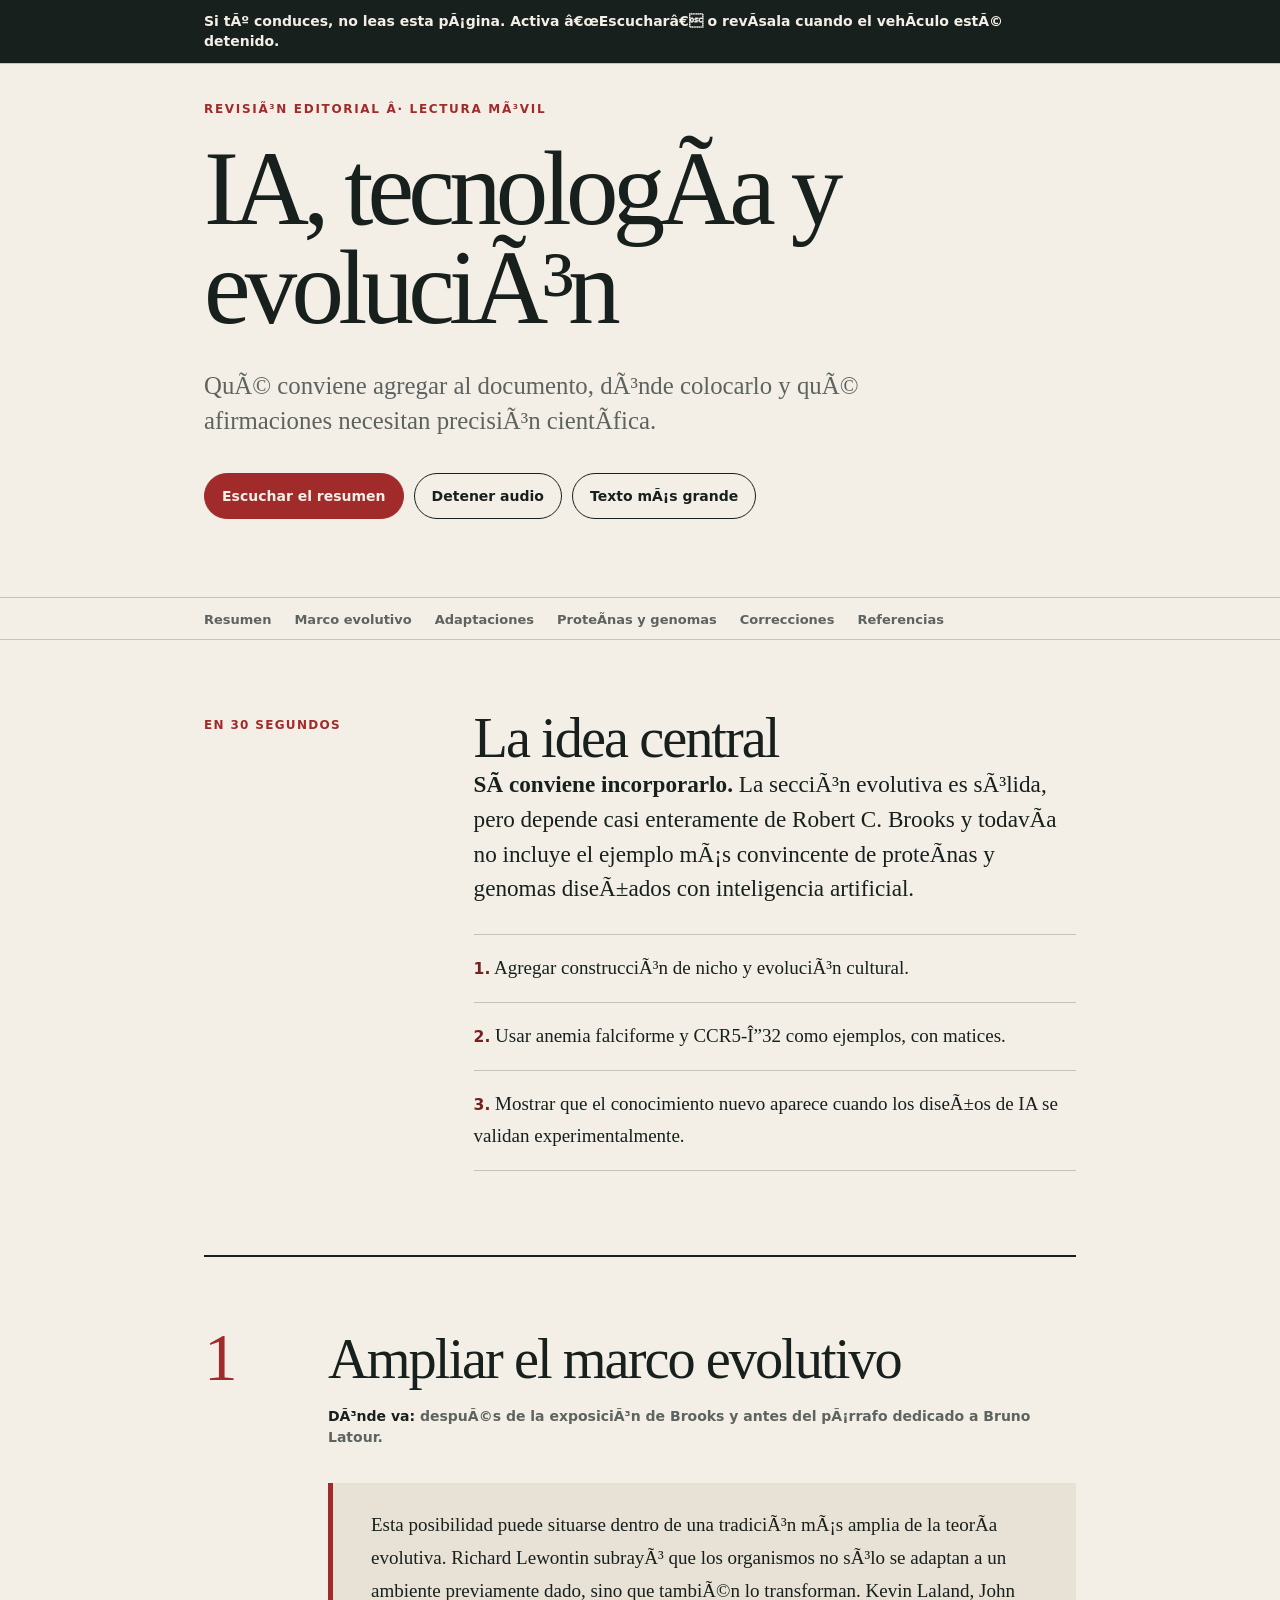
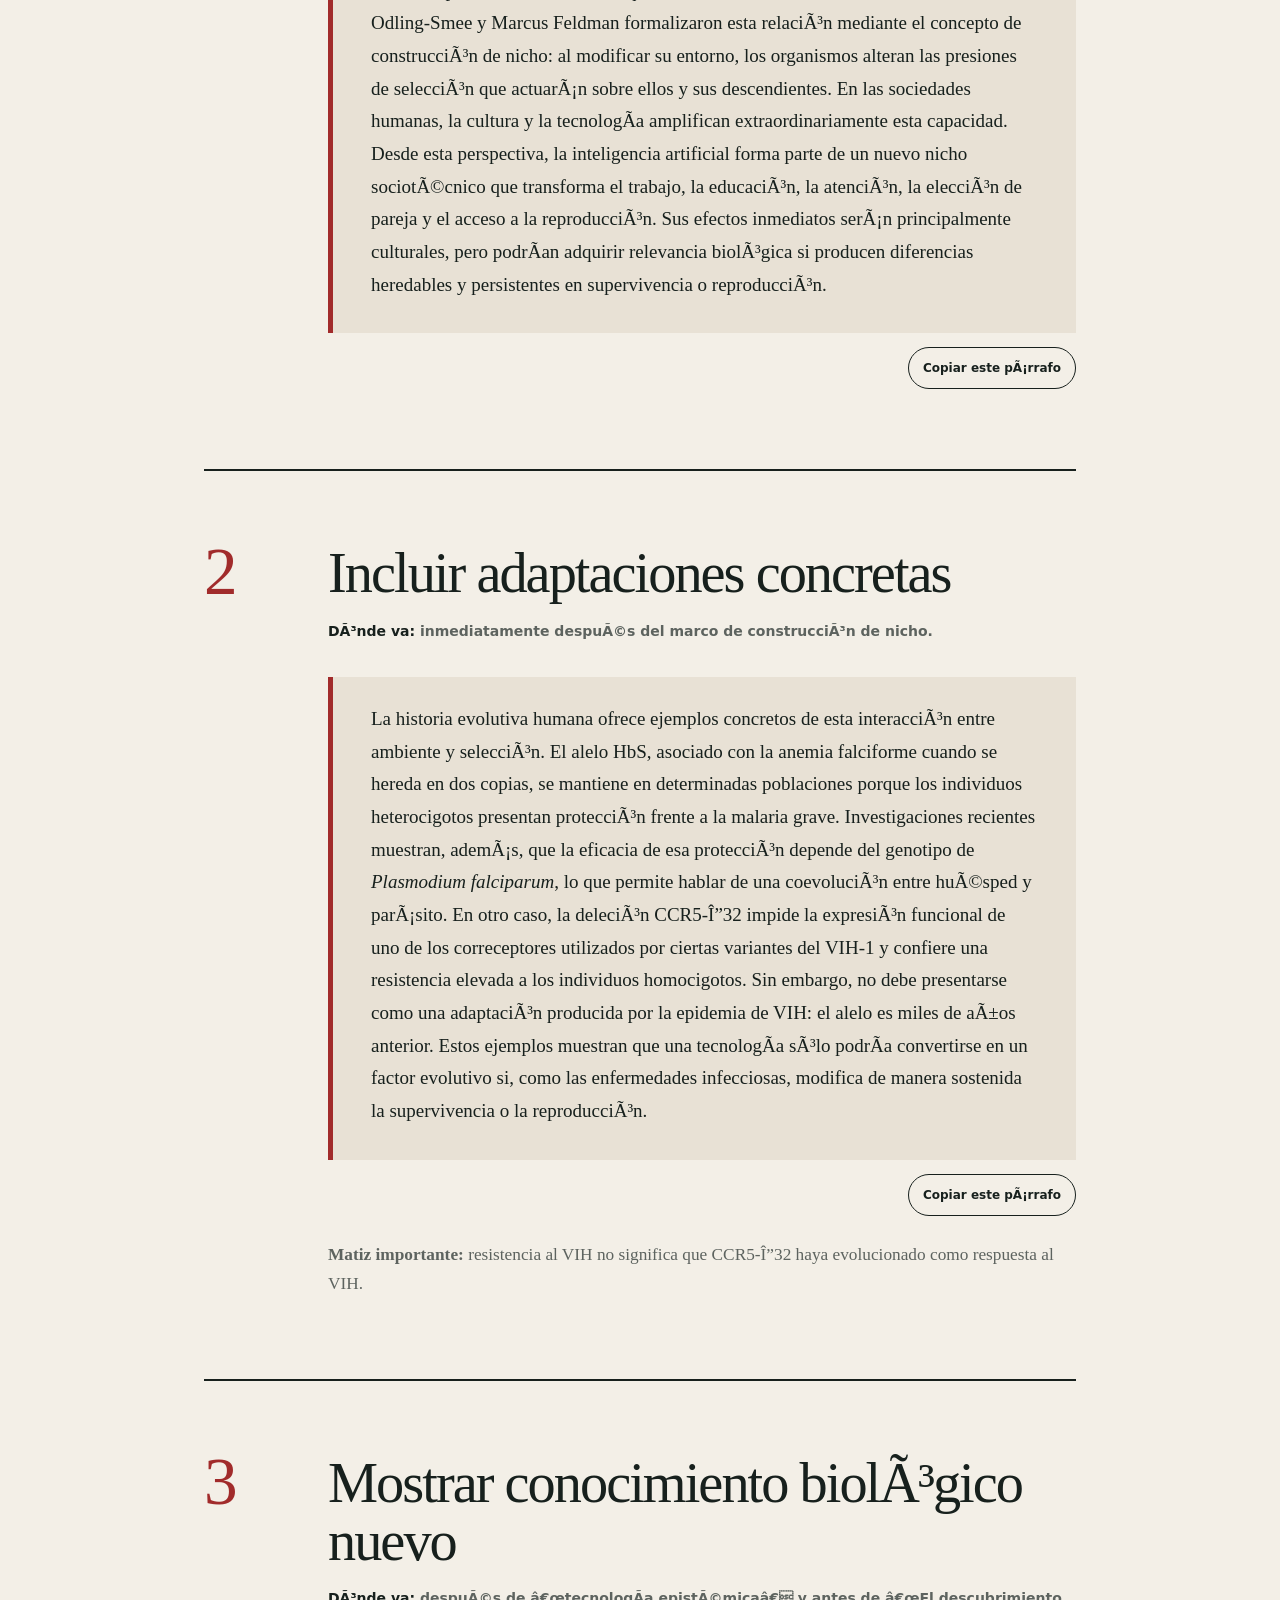
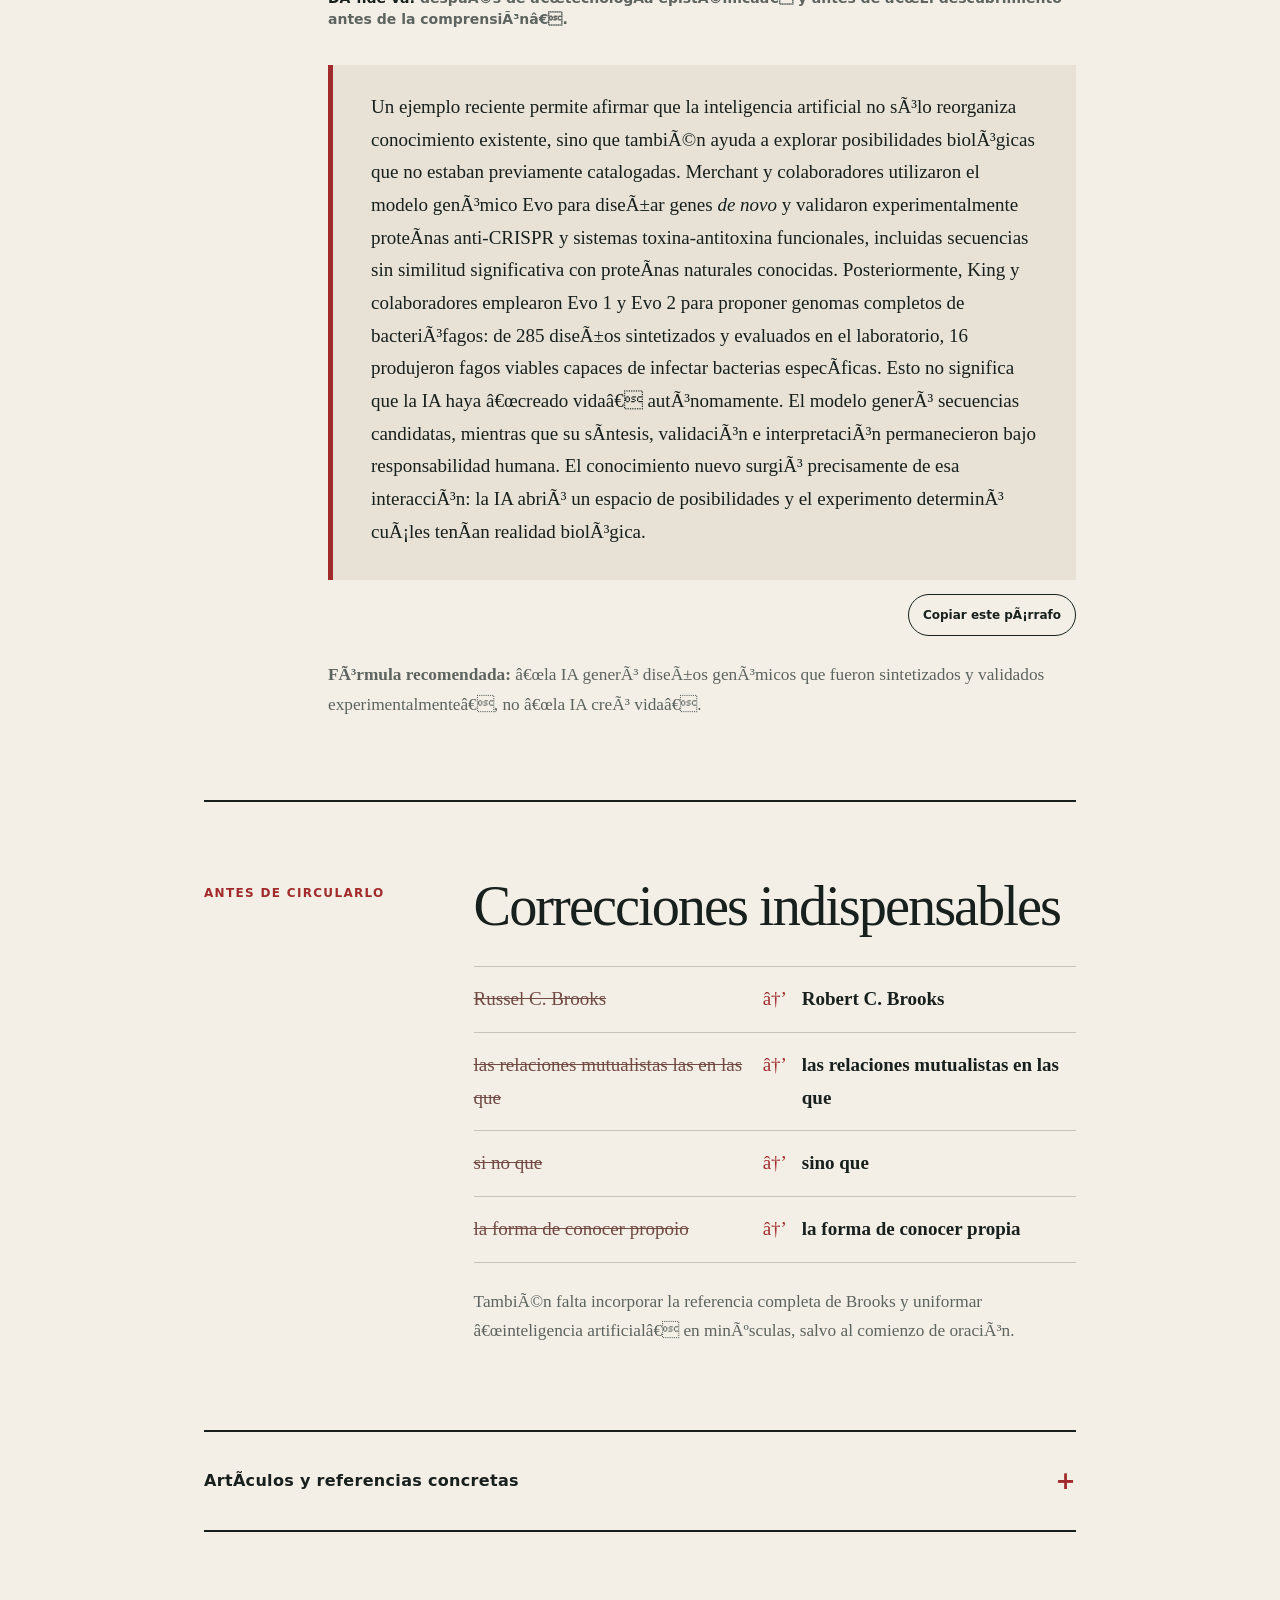
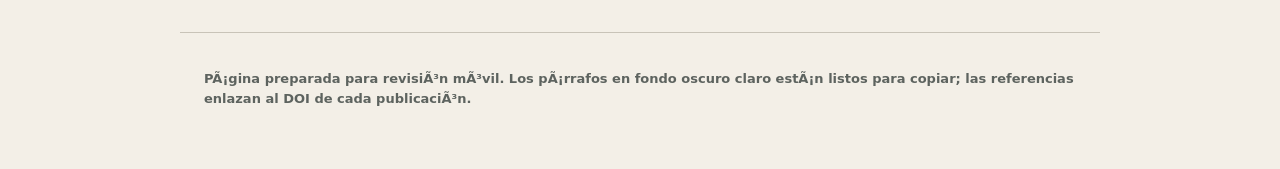
==== docs/ia-evolucion/index.html @ 6c6f7674 "Publish IA y evolución review page" ====
<!doctype html>
<html lang="es">
<head>
  <meta charset="utf-8">
  <meta name="viewport" content="width=device-width, initial-scale=1">
  <meta name="theme-color" content="#f3efe7">
  <title>RevisiÃ³n breve â€” IA, tecnologÃ­a y evoluciÃ³n</title>
  <style>
    :root {
      --paper: #f3efe7;
      --ink: #17201d;
      --muted: #5d635f;
      --line: #c8c3b8;
      --accent: #a12b2b;
      --accent-dark: #762020;
      --soft: #e8e1d5;
      --max: 920px;
      --body-size: 19px;
    }

    * { box-sizing: border-box; }

    html {
      scroll-behavior: smooth;
      background: var(--paper);
    }

    body {
      margin: 0;
      color: var(--ink);
      background: var(--paper);
      font-family: Georgia, "Times New Roman", serif;
      font-size: var(--body-size);
      line-height: 1.72;
      text-rendering: optimizeLegibility;
    }

    body.large-text { --body-size: 22px; }

    a {
      color: var(--accent-dark);
      text-decoration-thickness: 1px;
      text-underline-offset: 0.18em;
    }

    button, summary {
      font: 700 14px/1 system-ui, -apple-system, "Segoe UI", sans-serif;
    }

    button {
      min-height: 46px;
      border: 1px solid var(--ink);
      border-radius: 999px;
      padding: 0 17px;
      color: var(--ink);
      background: transparent;
      cursor: pointer;
    }

    button:hover, button:focus-visible {
      color: var(--paper);
      background: var(--ink);
      outline: none;
    }

    button.primary {
      color: var(--paper);
      background: var(--accent);
      border-color: var(--accent);
    }

    button.primary:hover, button.primary:focus-visible {
      background: var(--accent-dark);
      border-color: var(--accent-dark);
    }

    .road-note {
      border-bottom: 1px solid var(--line);
      background: var(--ink);
      color: var(--paper);
    }

    .road-note p {
      max-width: var(--max);
      margin: 0 auto;
      padding: 11px 24px;
      font: 650 14px/1.45 system-ui, -apple-system, "Segoe UI", sans-serif;
    }

    .masthead {
      max-width: var(--max);
      margin: 0 auto;
      padding: 38px 24px 78px;
    }

    .eyebrow {
      margin: 0 0 24px;
      color: var(--accent);
      font: 800 12px/1.2 system-ui, -apple-system, "Segoe UI", sans-serif;
      letter-spacing: .14em;
      text-transform: uppercase;
    }

    h1 {
      max-width: 770px;
      margin: 0;
      font-size: clamp(3rem, 8.2vw, 6.8rem);
      font-weight: 500;
      line-height: .94;
      letter-spacing: -.055em;
    }

    .dek {
      max-width: 700px;
      margin: 31px 0 0;
      color: var(--muted);
      font-size: clamp(1.2rem, 2.6vw, 1.55rem);
      line-height: 1.42;
    }

    .controls {
      display: flex;
      flex-wrap: wrap;
      gap: 10px;
      margin-top: 34px;
    }

    .reading-path {
      position: sticky;
      z-index: 5;
      top: 0;
      border-block: 1px solid var(--line);
      background: rgba(243, 239, 231, .96);
    }

    .reading-path nav {
      display: flex;
      gap: 23px;
      max-width: var(--max);
      margin: 0 auto;
      padding: 0 24px;
      overflow-x: auto;
      scrollbar-width: none;
    }

    .reading-path a {
      flex: 0 0 auto;
      padding: 15px 0 13px;
      color: var(--muted);
      font: 750 13px/1 system-ui, -apple-system, "Segoe UI", sans-serif;
      text-decoration: none;
    }

    .reading-path a:hover, .reading-path a:focus-visible { color: var(--accent); }

    main {
      max-width: var(--max);
      margin: 0 auto;
      padding: 0 24px 100px;
    }

    .quick-read {
      display: grid;
      grid-template-columns: minmax(150px, .32fr) 1fr;
      gap: clamp(28px, 6vw, 80px);
      padding: 70px 0 84px;
    }

    .section-label {
      margin: 7px 0 0;
      color: var(--accent);
      font: 800 12px/1.35 system-ui, -apple-system, "Segoe UI", sans-serif;
      letter-spacing: .11em;
      text-transform: uppercase;
    }

    .quick-read h2, .insert h2, .edits h2 {
      margin: 0;
      font-size: clamp(2rem, 4.4vw, 3.6rem);
      font-weight: 500;
      line-height: 1.02;
      letter-spacing: -.035em;
    }

    .verdict {
      margin: 0 0 28px;
      font-size: 1.22em;
      line-height: 1.5;
    }

    .quick-points {
      margin: 0;
      padding: 0;
      list-style: none;
      border-top: 1px solid var(--line);
    }

    .quick-points li {
      padding: 17px 0;
      border-bottom: 1px solid var(--line);
    }

    .quick-points strong {
      color: var(--accent-dark);
      font-family: system-ui, -apple-system, "Segoe UI", sans-serif;
      font-size: .82em;
    }

    .insert {
      position: relative;
      display: grid;
      grid-template-columns: 78px 1fr;
      column-gap: clamp(18px, 4vw, 46px);
      padding: 74px 0 80px;
      border-top: 2px solid var(--ink);
    }

    .insert-number {
      margin-top: -7px;
      color: var(--accent);
      font-size: 4.2rem;
      line-height: 1;
      letter-spacing: -.06em;
    }

    .placement {
      margin: 18px 0 35px;
      color: var(--muted);
      font: 700 14px/1.5 system-ui, -apple-system, "Segoe UI", sans-serif;
    }

    .placement span {
      color: var(--ink);
      font-weight: 800;
    }

    .proposed-text {
      position: relative;
      margin: 0;
      padding: 26px clamp(22px, 4vw, 38px) 32px;
      border-left: 5px solid var(--accent);
      background: var(--soft);
    }

    .proposed-text p { margin: 0; }

    .copy-row {
      display: flex;
      justify-content: flex-end;
      margin-top: 14px;
    }

    .copy-row button {
      min-height: 42px;
      padding-inline: 14px;
      font-size: 12px;
    }

    .note {
      margin: 24px 0 0;
      color: var(--muted);
      font-size: .91em;
    }

    .edits {
      display: grid;
      grid-template-columns: minmax(150px, .32fr) 1fr;
      gap: clamp(28px, 6vw, 80px);
      padding: 76px 0 84px;
      border-top: 2px solid var(--ink);
    }

    .edit-list {
      margin: 31px 0 0;
      padding: 0;
      list-style: none;
      border-top: 1px solid var(--line);
    }

    .edit-list li {
      display: grid;
      grid-template-columns: 1fr 30px 1fr;
      gap: 12px;
      align-items: baseline;
      padding: 16px 0;
      border-bottom: 1px solid var(--line);
    }

    .wrong { color: #704a43; text-decoration: line-through; }
    .arrow { color: var(--accent); text-align: center; }
    .right { font-weight: 700; }

    details {
      padding: 24px 0;
      border-block: 2px solid var(--ink);
    }

    summary {
      display: flex;
      justify-content: space-between;
      align-items: center;
      min-height: 50px;
      cursor: pointer;
      color: var(--ink);
      font-size: 16px;
      letter-spacing: .02em;
      list-style: none;
    }

    summary::-webkit-details-marker { display: none; }
    summary::after { content: "+"; color: var(--accent); font-size: 24px; }
    details[open] summary::after { content: "âˆ’"; }

    .references {
      margin: 24px 0 8px;
      padding-left: 1.25em;
      font-size: .87em;
    }

    .references li { margin-bottom: 16px; padding-left: 7px; }

    footer {
      max-width: var(--max);
      margin: 0 auto;
      padding: 36px 24px 60px;
      border-top: 1px solid var(--line);
      color: var(--muted);
      font: 650 13px/1.55 system-ui, -apple-system, "Segoe UI", sans-serif;
    }

    #toast {
      position: fixed;
      z-index: 20;
      right: 18px;
      bottom: 18px;
      max-width: calc(100vw - 36px);
      padding: 13px 17px;
      border-radius: 4px;
      color: var(--paper);
      background: var(--ink);
      font: 700 13px/1.4 system-ui, -apple-system, "Segoe UI", sans-serif;
      opacity: 0;
      transform: translateY(12px);
      pointer-events: none;
      transition: opacity .2s ease, transform .2s ease;
    }

    #toast.show { opacity: 1; transform: translateY(0); }

    @media (max-width: 680px) {
      .masthead { padding-top: 29px; padding-bottom: 54px; }
      h1 { font-size: clamp(3.2rem, 17vw, 5rem); }
      .dek { margin-top: 24px; }
      .controls { display: grid; grid-template-columns: 1fr 1fr; }
      .controls button:first-child { grid-column: 1 / -1; }
      .quick-read, .edits { display: block; padding-block: 52px 62px; }
      .quick-read .section-label, .edits .section-label { margin-bottom: 24px; }
      .insert { grid-template-columns: 48px 1fr; padding-block: 56px 60px; }
      .insert-number { font-size: 3.1rem; }
      .insert h2 { font-size: clamp(1.85rem, 9vw, 2.5rem); }
      .proposed-text { margin-left: -66px; margin-top: 4px; }
      .copy-row { margin-left: -66px; }
      .note { margin-left: -66px; }
      .edit-list li { grid-template-columns: 1fr; gap: 2px; }
      .arrow { text-align: left; transform: rotate(90deg); width: 18px; }
      .reading-path nav { gap: 19px; }
    }

    @media print {
      .road-note, .controls, .reading-path, .copy-row, #toast { display: none !important; }
      body { background: white; color: black; font-size: 12pt; }
      .masthead, main, footer { max-width: none; }
      .masthead { padding-bottom: 35px; }
      .insert, .edits, .quick-read { break-inside: avoid; }
      a { color: black; text-decoration: none; }
    }

    @media (prefers-reduced-motion: reduce) {
      html { scroll-behavior: auto; }
      #toast { transition: none; }
    }
  </style>
</head>
<body>
  <div class="road-note">
    <p>Si tÃº conduces, no leas esta pÃ¡gina. Activa â€œEscucharâ€ o revÃ­sala cuando el vehÃ­culo estÃ© detenido.</p>
  </div>

  <header class="masthead">
    <p class="eyebrow">RevisiÃ³n editorial Â· lectura mÃ³vil</p>
    <h1>IA, tecnologÃ­a y evoluciÃ³n</h1>
    <p class="dek speakable">QuÃ© conviene agregar al documento, dÃ³nde colocarlo y quÃ© afirmaciones necesitan precisiÃ³n cientÃ­fica.</p>
    <div class="controls" aria-label="Controles de lectura">
      <button class="primary" id="listenBtn" type="button">Escuchar el resumen</button>
      <button id="stopBtn" type="button">Detener audio</button>
      <button id="textBtn" type="button" aria-pressed="false">Texto mÃ¡s grande</button>
    </div>
  </header>

  <div class="reading-path">
    <nav aria-label="Ruta de lectura">
      <a href="#resumen">Resumen</a>
      <a href="#marco">Marco evolutivo</a>
      <a href="#adaptaciones">Adaptaciones</a>
      <a href="#proteinas">ProteÃ­nas y genomas</a>
      <a href="#correcciones">Correcciones</a>
      <a href="#referencias">Referencias</a>
    </nav>
  </div>

  <main>
    <section class="quick-read" id="resumen">
      <p class="section-label">En 30 segundos</p>
      <div>
        <h2>La idea central</h2>
        <p class="verdict speakable"><strong>SÃ­ conviene incorporarlo.</strong> La secciÃ³n evolutiva es sÃ³lida, pero depende casi enteramente de Robert C. Brooks y todavÃ­a no incluye el ejemplo mÃ¡s convincente de proteÃ­nas y genomas diseÃ±ados con inteligencia artificial.</p>
        <ul class="quick-points speakable">
          <li><strong>1.</strong> Agregar construcciÃ³n de nicho y evoluciÃ³n cultural.</li>
          <li><strong>2.</strong> Usar anemia falciforme y CCR5-Î”32 como ejemplos, con matices.</li>
          <li><strong>3.</strong> Mostrar que el conocimiento nuevo aparece cuando los diseÃ±os de IA se validan experimentalmente.</li>
        </ul>
      </div>
    </section>

    <section class="insert" id="marco">
      <div class="insert-number" aria-hidden="true">1</div>
      <div>
        <h2>Ampliar el marco evolutivo</h2>
        <p class="placement"><span>DÃ³nde va:</span> despuÃ©s de la exposiciÃ³n de Brooks y antes del pÃ¡rrafo dedicado a Bruno Latour.</p>
        <blockquote class="proposed-text speakable" id="text-marco">
          <p>Esta posibilidad puede situarse dentro de una tradiciÃ³n mÃ¡s amplia de la teorÃ­a evolutiva. Richard Lewontin subrayÃ³ que los organismos no sÃ³lo se adaptan a un ambiente previamente dado, sino que tambiÃ©n lo transforman. Kevin Laland, John Odling-Smee y Marcus Feldman formalizaron esta relaciÃ³n mediante el concepto de construcciÃ³n de nicho: al modificar su entorno, los organismos alteran las presiones de selecciÃ³n que actuarÃ¡n sobre ellos y sus descendientes. En las sociedades humanas, la cultura y la tecnologÃ­a amplifican extraordinariamente esta capacidad. Desde esta perspectiva, la inteligencia artificial forma parte de un nuevo nicho sociotÃ©cnico que transforma el trabajo, la educaciÃ³n, la atenciÃ³n, la elecciÃ³n de pareja y el acceso a la reproducciÃ³n. Sus efectos inmediatos serÃ¡n principalmente culturales, pero podrÃ­an adquirir relevancia biolÃ³gica si producen diferencias heredables y persistentes en supervivencia o reproducciÃ³n.</p>
        </blockquote>
        <div class="copy-row"><button type="button" data-copy="text-marco">Copiar este pÃ¡rrafo</button></div>
      </div>
    </section>

    <section class="insert" id="adaptaciones">
      <div class="insert-number" aria-hidden="true">2</div>
      <div>
        <h2>Incluir adaptaciones concretas</h2>
        <p class="placement"><span>DÃ³nde va:</span> inmediatamente despuÃ©s del marco de construcciÃ³n de nicho.</p>
        <blockquote class="proposed-text speakable" id="text-adaptaciones">
          <p>La historia evolutiva humana ofrece ejemplos concretos de esta interacciÃ³n entre ambiente y selecciÃ³n. El alelo HbS, asociado con la anemia falciforme cuando se hereda en dos copias, se mantiene en determinadas poblaciones porque los individuos heterocigotos presentan protecciÃ³n frente a la malaria grave. Investigaciones recientes muestran, ademÃ¡s, que la eficacia de esa protecciÃ³n depende del genotipo de <em>Plasmodium falciparum</em>, lo que permite hablar de una coevoluciÃ³n entre huÃ©sped y parÃ¡sito. En otro caso, la deleciÃ³n CCR5-Î”32 impide la expresiÃ³n funcional de uno de los correceptores utilizados por ciertas variantes del VIH-1 y confiere una resistencia elevada a los individuos homocigotos. Sin embargo, no debe presentarse como una adaptaciÃ³n producida por la epidemia de VIH: el alelo es miles de aÃ±os anterior. Estos ejemplos muestran que una tecnologÃ­a sÃ³lo podrÃ­a convertirse en un factor evolutivo si, como las enfermedades infecciosas, modifica de manera sostenida la supervivencia o la reproducciÃ³n.</p>
        </blockquote>
        <div class="copy-row"><button type="button" data-copy="text-adaptaciones">Copiar este pÃ¡rrafo</button></div>
        <p class="note"><strong>Matiz importante:</strong> resistencia al VIH no significa que CCR5-Î”32 haya evolucionado como respuesta al VIH.</p>
      </div>
    </section>

    <section class="insert" id="proteinas">
      <div class="insert-number" aria-hidden="true">3</div>
      <div>
        <h2>Mostrar conocimiento biolÃ³gico nuevo</h2>
        <p class="placement"><span>DÃ³nde va:</span> despuÃ©s de â€œtecnologÃ­a epistÃ©micaâ€ y antes de â€œEl descubrimiento antes de la comprensiÃ³nâ€.</p>
        <blockquote class="proposed-text speakable" id="text-proteinas">
          <p>Un ejemplo reciente permite afirmar que la inteligencia artificial no sÃ³lo reorganiza conocimiento existente, sino que tambiÃ©n ayuda a explorar posibilidades biolÃ³gicas que no estaban previamente catalogadas. Merchant y colaboradores utilizaron el modelo genÃ³mico Evo para diseÃ±ar genes <em>de novo</em> y validaron experimentalmente proteÃ­nas anti-CRISPR y sistemas toxina-antitoxina funcionales, incluidas secuencias sin similitud significativa con proteÃ­nas naturales conocidas. Posteriormente, King y colaboradores emplearon Evo 1 y Evo 2 para proponer genomas completos de bacteriÃ³fagos: de 285 diseÃ±os sintetizados y evaluados en el laboratorio, 16 produjeron fagos viables capaces de infectar bacterias especÃ­ficas. Esto no significa que la IA haya â€œcreado vidaâ€ autÃ³nomamente. El modelo generÃ³ secuencias candidatas, mientras que su sÃ­ntesis, validaciÃ³n e interpretaciÃ³n permanecieron bajo responsabilidad humana. El conocimiento nuevo surgiÃ³ precisamente de esa interacciÃ³n: la IA abriÃ³ un espacio de posibilidades y el experimento determinÃ³ cuÃ¡les tenÃ­an realidad biolÃ³gica.</p>
        </blockquote>
        <div class="copy-row"><button type="button" data-copy="text-proteinas">Copiar este pÃ¡rrafo</button></div>
        <p class="note"><strong>FÃ³rmula recomendada:</strong> â€œla IA generÃ³ diseÃ±os genÃ³micos que fueron sintetizados y validados experimentalmenteâ€, no â€œla IA creÃ³ vidaâ€.</p>
      </div>
    </section>

    <section class="edits" id="correcciones">
      <p class="section-label">Antes de circularlo</p>
      <div>
        <h2>Correcciones indispensables</h2>
        <ul class="edit-list speakable">
          <li><span class="wrong">Russel C. Brooks</span><span class="arrow">â†’</span><span class="right">Robert C. Brooks</span></li>
          <li><span class="wrong">las relaciones mutualistas las en las que</span><span class="arrow">â†’</span><span class="right">las relaciones mutualistas en las que</span></li>
          <li><span class="wrong">si no que</span><span class="arrow">â†’</span><span class="right">sino que</span></li>
          <li><span class="wrong">la forma de conocer propoio</span><span class="arrow">â†’</span><span class="right">la forma de conocer propia</span></li>
        </ul>
        <p class="note">TambiÃ©n falta incorporar la referencia completa de Brooks y uniformar â€œinteligencia artificialâ€ en minÃºsculas, salvo al comienzo de oraciÃ³n.</p>
      </div>
    </section>

    <details id="referencias">
      <summary>ArtÃ­culos y referencias concretas</summary>
      <ol class="references">
        <li>Brooks, R. C. (2024). <a href="https://doi.org/10.1086/733290">How might artificial intelligence influence human evolution?</a> <em>The Quarterly Review of Biology, 99</em>(4), 201â€“229.</li>
        <li>Laland, K. N., Odling-Smee, J., &amp; Feldman, M. W. (2000). <a href="https://doi.org/10.1017/S0140525X00002417">Niche construction, biological evolution, and cultural change.</a> <em>Behavioral and Brain Sciences, 23</em>(1), 131â€“175.</li>
        <li>Band, G., et al. (2022). <a href="https://doi.org/10.1038/s41586-021-04288-3">Malaria protection due to sickle haemoglobin depends on parasite genotype.</a> <em>Nature, 602</em>, 106â€“111.</li>
        <li>Samson, M., et al. (1996). <a href="https://doi.org/10.1038/382722a0">Resistance to HIV-1 infection in Caucasian individuals bearing mutant alleles of the CCR-5 chemokine receptor gene.</a> <em>Nature, 382</em>, 722â€“725.</li>
        <li>Ravn, K., et al. (2025). <a href="https://doi.org/10.1016/j.cell.2025.04.015">Tracing the evolutionary history of the CCR5delta32 deletion via ancient and modern genomes.</a> <em>Cell, 188</em>, 3679â€“3695.e16.</li>
        <li>Merchant, A. T., King, S. H., Nguyen, E., &amp; Hie, B. L. (2026). <a href="https://doi.org/10.1038/s41586-025-09749-7">Semantic design of functional de novo genes from a genomic language model.</a> <em>Nature, 649</em>, 749â€“758.</li>
        <li>King, S. H., et al. (2026). <a href="https://doi.org/10.1126/science.aec2657">Generative design of bacteriophages with genome language models.</a> <em>Science, 393</em>, eaec2657.</li>
      </ol>
    </details>
  </main>

  <footer>
    PÃ¡gina preparada para revisiÃ³n mÃ³vil. Los pÃ¡rrafos en fondo oscuro claro estÃ¡n listos para copiar; las referencias enlazan al DOI de cada publicaciÃ³n.
  </footer>

  <div id="toast" role="status" aria-live="polite">Texto copiado</div>

  <script>
    const toast = document.getElementById('toast');
    let toastTimer;

    function showToast(message) {
      toast.textContent = message;
      toast.classList.add('show');
      clearTimeout(toastTimer);
      toastTimer = setTimeout(() => toast.classList.remove('show'), 2200);
    }

    document.querySelectorAll('[data-copy]').forEach(button => {
      button.addEventListener('click', async () => {
        const target = document.getElementById(button.dataset.copy);
        try {
          await navigator.clipboard.writeText(target.innerText.trim());
          showToast('PÃ¡rrafo copiado');
        } catch (error) {
          const selection = window.getSelection();
          const range = document.createRange();
          range.selectNodeContents(target);
          selection.removeAllRanges();
          selection.addRange(range);
          showToast('Texto seleccionado; usa Copiar');
        }
      });
    });

    const textBtn = document.getElementById('textBtn');
    textBtn.addEventListener('click', () => {
      const isLarge = document.body.classList.toggle('large-text');
      textBtn.setAttribute('aria-pressed', String(isLarge));
      textBtn.textContent = isLarge ? 'TamaÃ±o normal' : 'Texto mÃ¡s grande';
    });

    const listenBtn = document.getElementById('listenBtn');
    const stopBtn = document.getElementById('stopBtn');
    let speaking = false;

    function spokenText() {
      return Array.from(document.querySelectorAll('.speakable'))
        .map(node => node.innerText.trim())
        .filter(Boolean)
        .join('. ');
    }

    listenBtn.addEventListener('click', () => {
      if (!('speechSynthesis' in window)) {
        showToast('Este navegador no admite lectura en voz alta');
        return;
      }

      if (speechSynthesis.speaking && !speechSynthesis.paused) {
        speechSynthesis.pause();
        listenBtn.textContent = 'Continuar audio';
        return;
      }

      if (speechSynthesis.paused) {
        speechSynthesis.resume();
        listenBtn.textContent = 'Pausar audio';
        return;
      }

      speechSynthesis.cancel();
      const utterance = new SpeechSynthesisUtterance(spokenText());
      utterance.lang = 'es-MX';
      utterance.rate = 0.96;
      utterance.pitch = 1;
      utterance.onstart = () => {
        speaking = true;
        listenBtn.textContent = 'Pausar audio';
      };
      utterance.onend = utterance.onerror = () => {
        speaking = false;
        listenBtn.textContent = 'Escuchar el resumen';
      };
      speechSynthesis.speak(utterance);
    });

    stopBtn.addEventListener('click', () => {
      if ('speechSynthesis' in window) speechSynthesis.cancel();
      speaking = false;
      listenBtn.textContent = 'Escuchar el resumen';
    });
  </script>
</body>
</html>
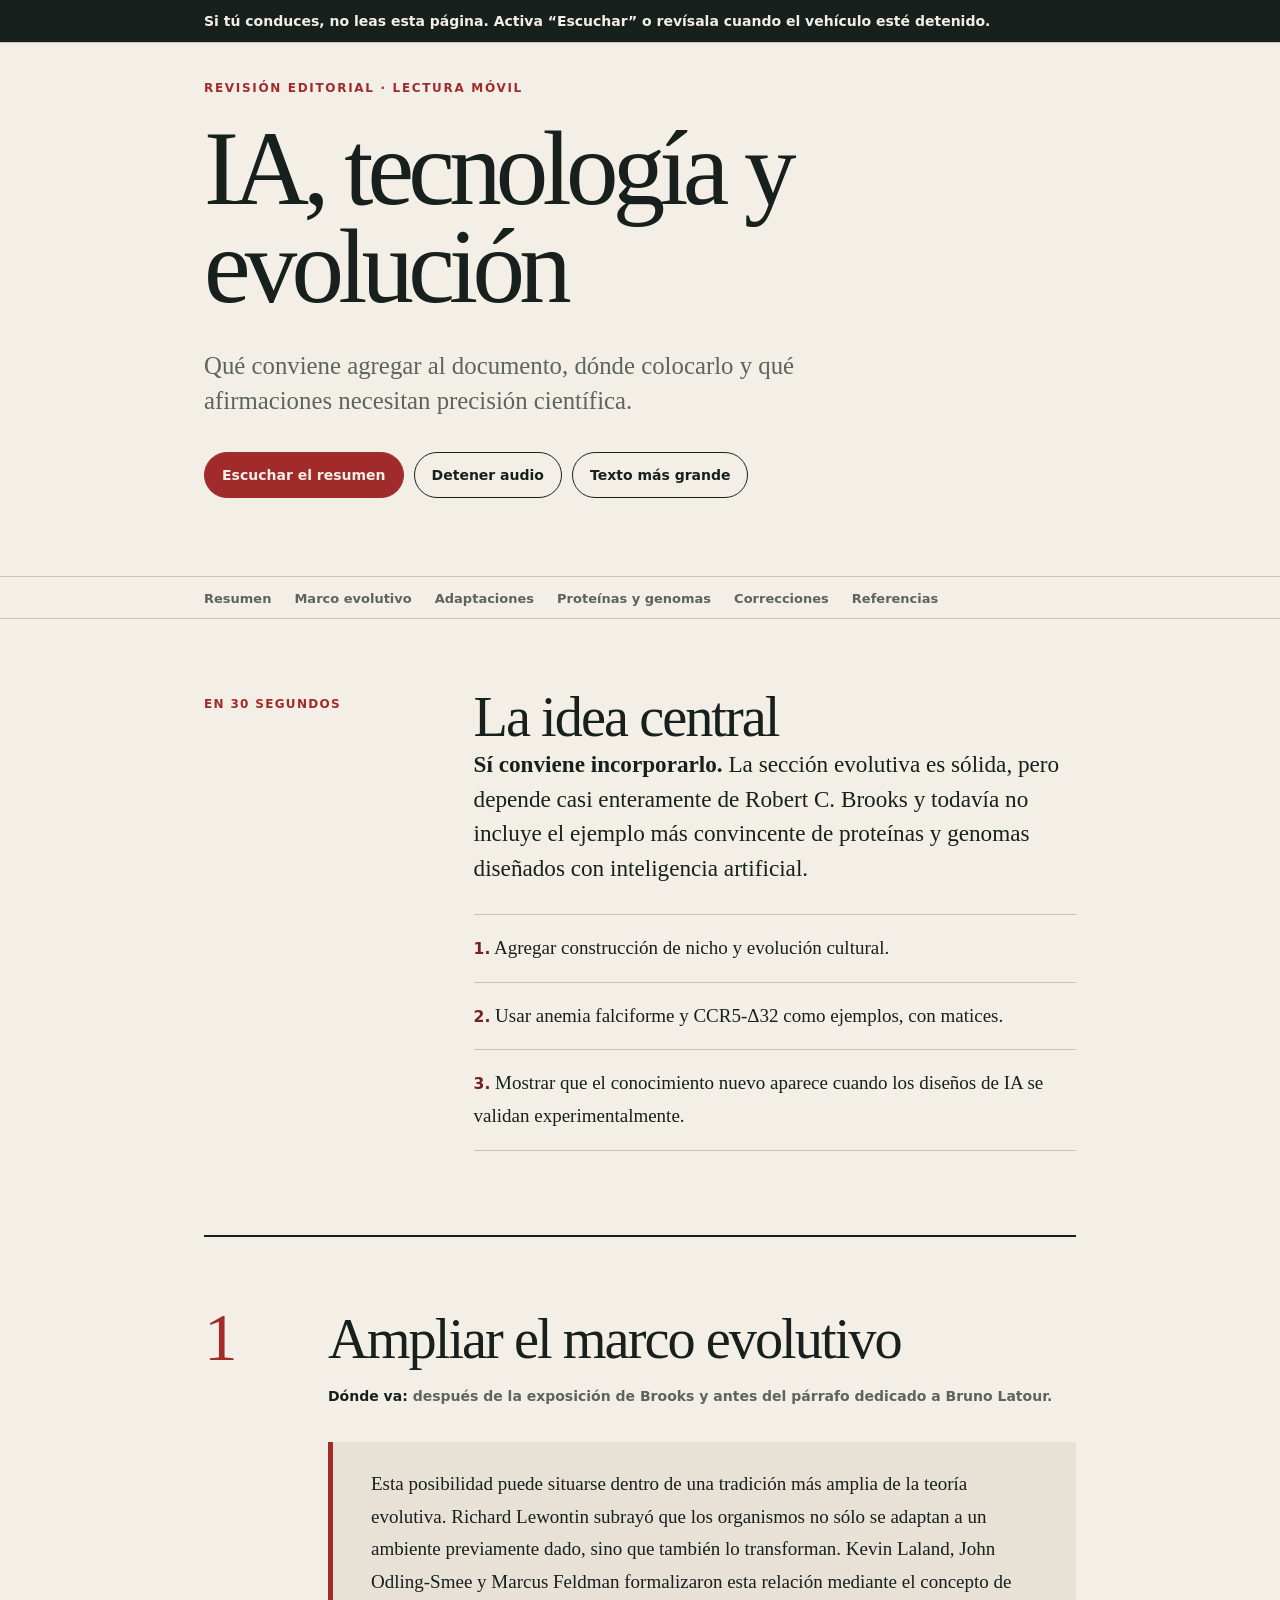
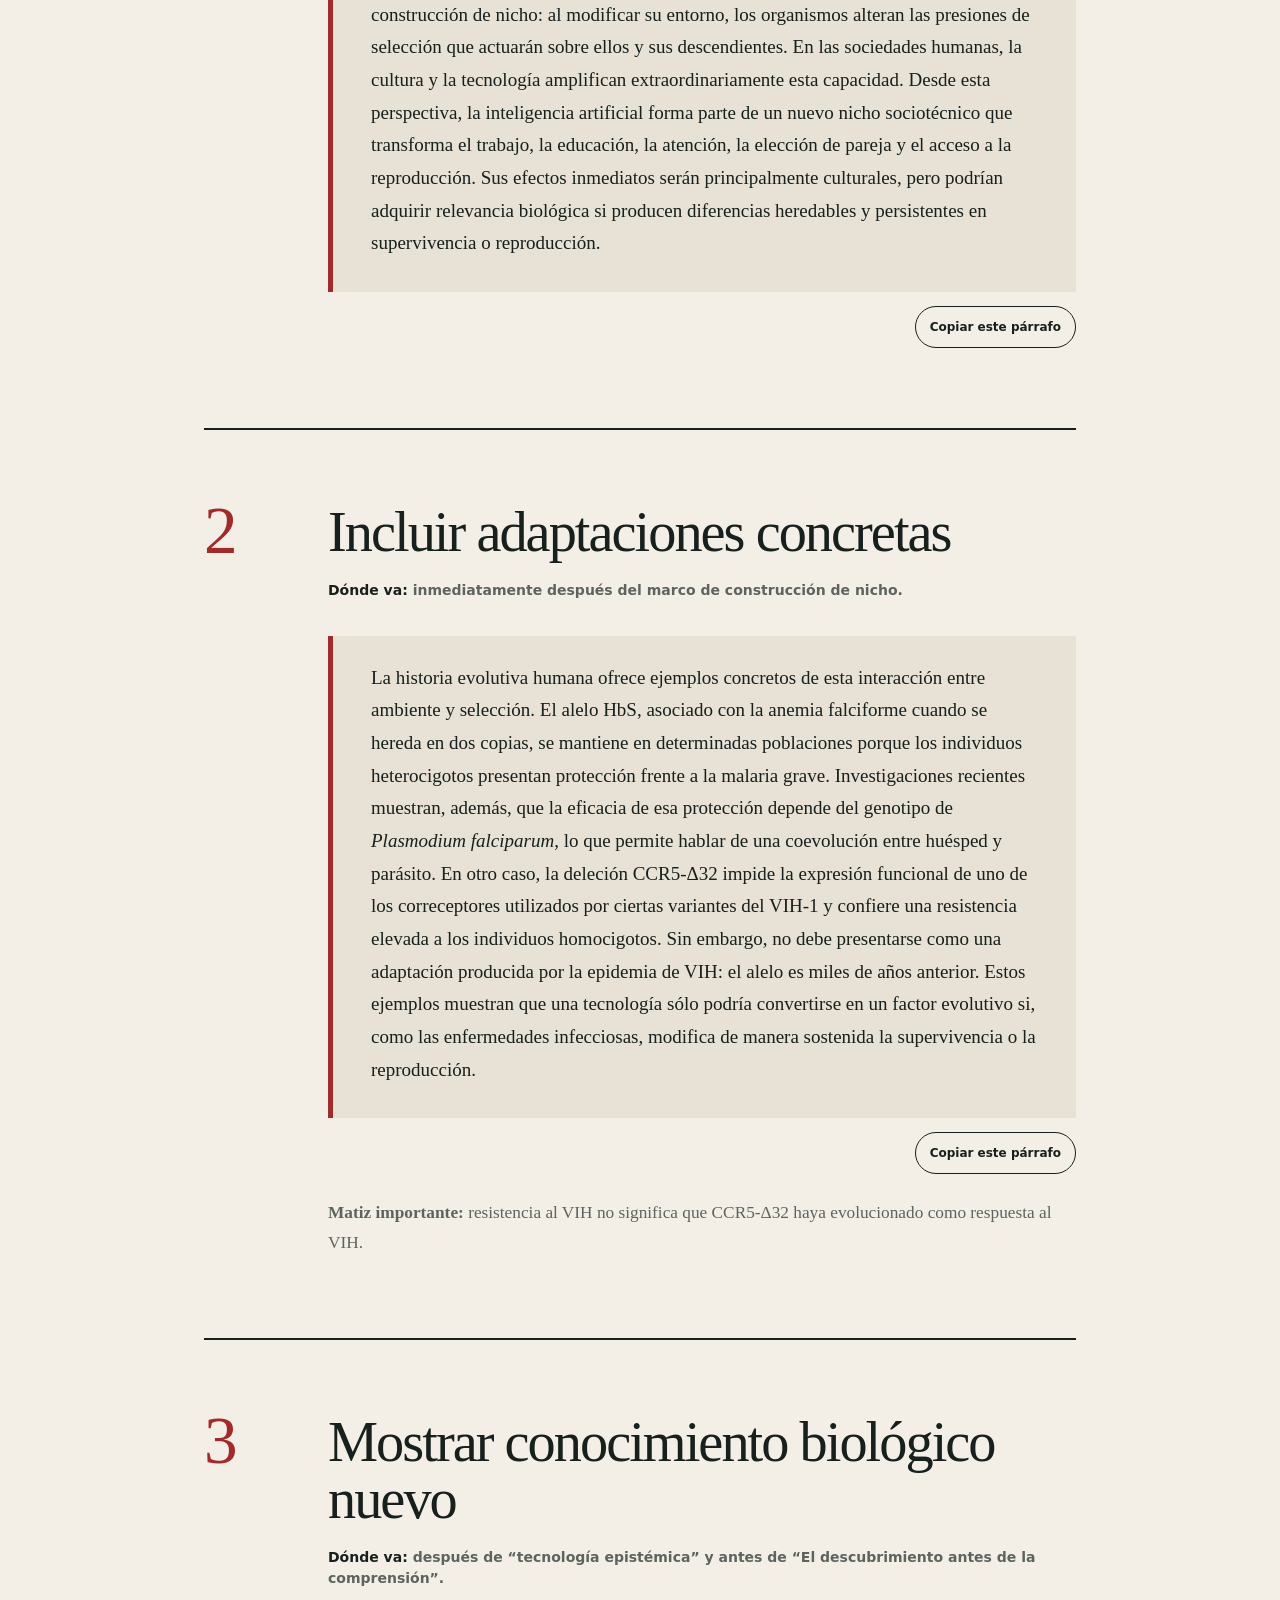
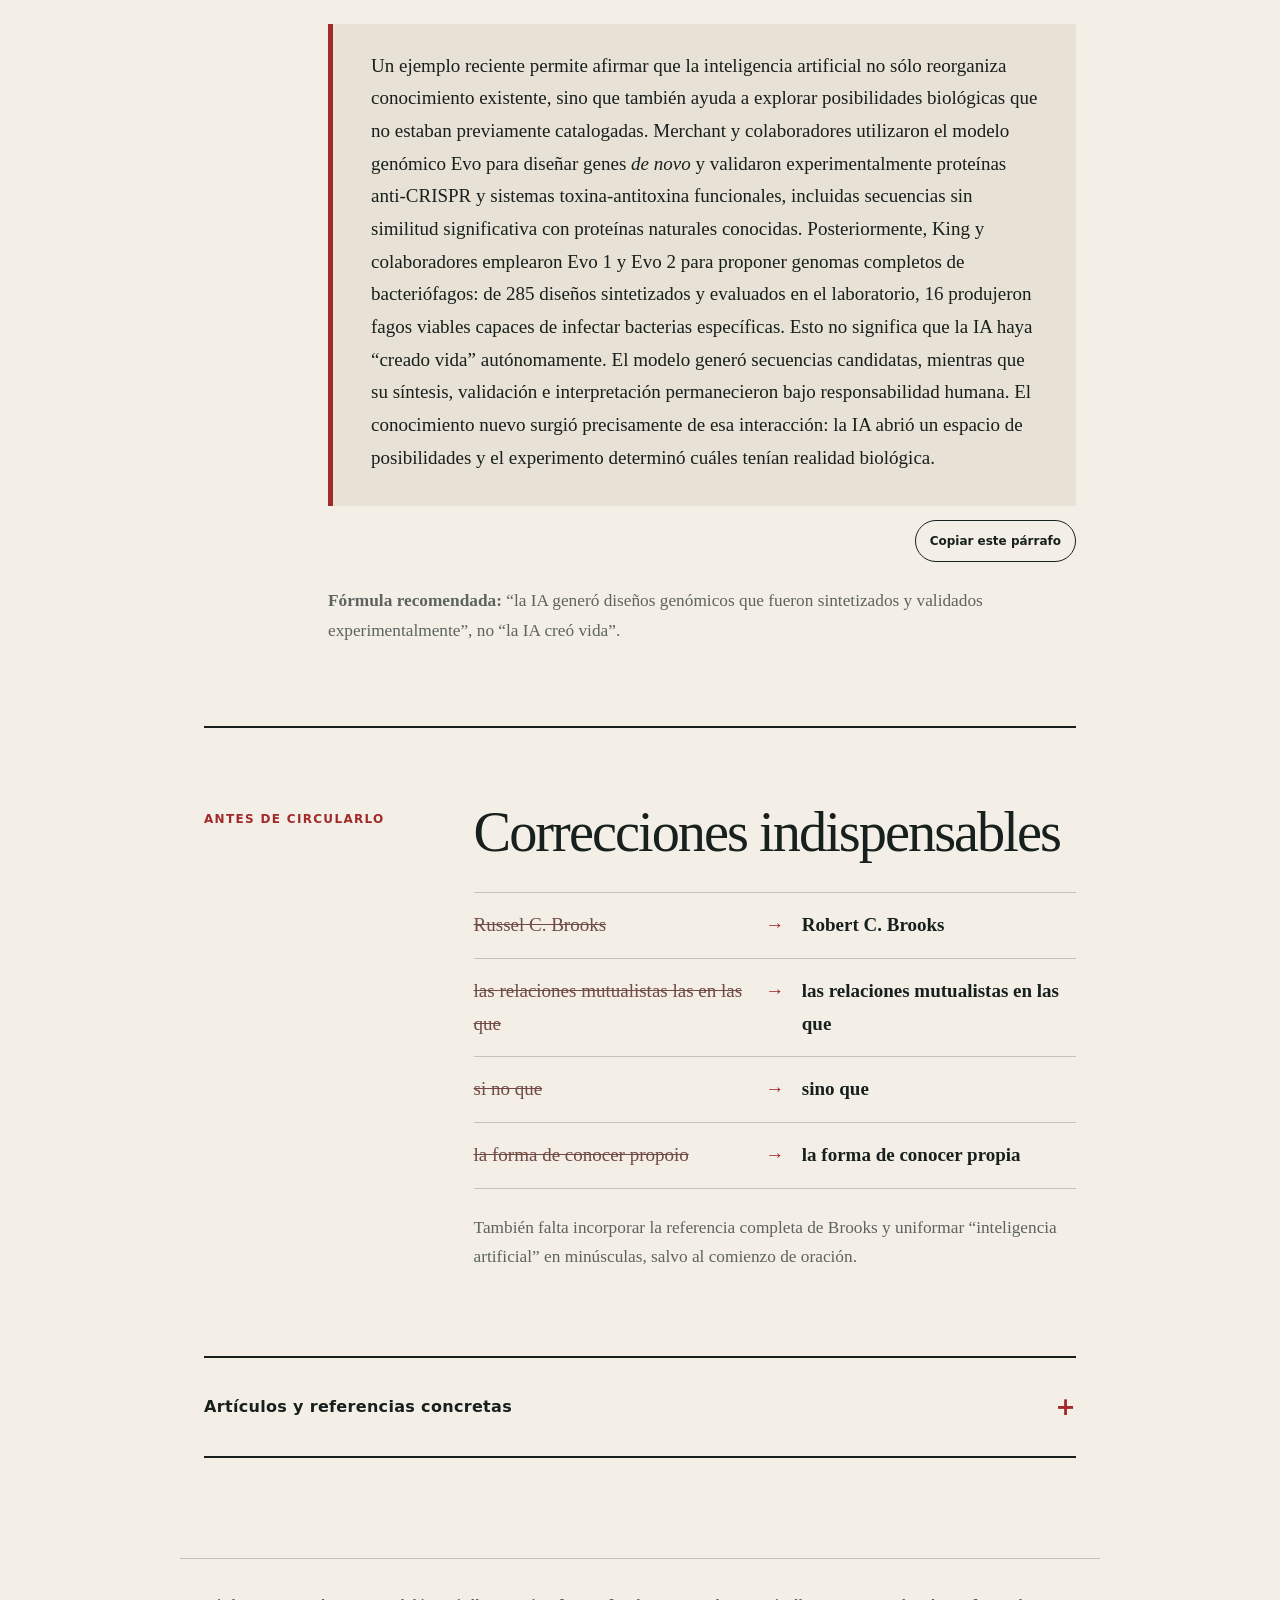
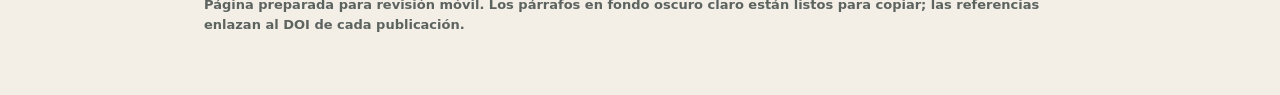
==== commit 04507f3f: "Fix UTF-8 encoding on IA and evolution page" ====
--- a/docs/ia-evolucion/index.html
+++ b/docs/ia-evolucion/index.html
@@ -4,7 +4,7 @@
   <meta charset="utf-8">
   <meta name="viewport" content="width=device-width, initial-scale=1">
   <meta name="theme-color" content="#f3efe7">
-  <title>RevisiÃ³n breve â€” IA, tecnologÃ­a y evoluciÃ³n</title>
+  <title>Revisión breve — IA, tecnología y evolución</title>
   <style>
     :root {
       --paper: #f3efe7;
@@ -309,7 +309,7 @@
 
     summary::-webkit-details-marker { display: none; }
     summary::after { content: "+"; color: var(--accent); font-size: 24px; }
-    details[open] summary::after { content: "âˆ’"; }
+    details[open] summary::after { content: "−"; }
 
     .references {
       margin: 24px 0 8px;
@@ -383,17 +383,17 @@
 </head>
 <body>
   <div class="road-note">
-    <p>Si tÃº conduces, no leas esta pÃ¡gina. Activa â€œEscucharâ€ o revÃ­sala cuando el vehÃ­culo estÃ© detenido.</p>
+    <p>Si tú conduces, no leas esta página. Activa “Escuchar” o revísala cuando el vehículo esté detenido.</p>
   </div>
 
   <header class="masthead">
-    <p class="eyebrow">RevisiÃ³n editorial Â· lectura mÃ³vil</p>
-    <h1>IA, tecnologÃ­a y evoluciÃ³n</h1>
-    <p class="dek speakable">QuÃ© conviene agregar al documento, dÃ³nde colocarlo y quÃ© afirmaciones necesitan precisiÃ³n cientÃ­fica.</p>
+    <p class="eyebrow">Revisión editorial · lectura móvil</p>
+    <h1>IA, tecnología y evolución</h1>
+    <p class="dek speakable">Qué conviene agregar al documento, dónde colocarlo y qué afirmaciones necesitan precisión científica.</p>
     <div class="controls" aria-label="Controles de lectura">
       <button class="primary" id="listenBtn" type="button">Escuchar el resumen</button>
       <button id="stopBtn" type="button">Detener audio</button>
-      <button id="textBtn" type="button" aria-pressed="false">Texto mÃ¡s grande</button>
+      <button id="textBtn" type="button" aria-pressed="false">Texto más grande</button>
     </div>
   </header>
 
@@ -402,7 +402,7 @@
       <a href="#resumen">Resumen</a>
       <a href="#marco">Marco evolutivo</a>
       <a href="#adaptaciones">Adaptaciones</a>
-      <a href="#proteinas">ProteÃ­nas y genomas</a>
+      <a href="#proteinas">Proteínas y genomas</a>
       <a href="#correcciones">Correcciones</a>
       <a href="#referencias">Referencias</a>
     </nav>
@@ -413,11 +413,11 @@
       <p class="section-label">En 30 segundos</p>
       <div>
         <h2>La idea central</h2>
-        <p class="verdict speakable"><strong>SÃ­ conviene incorporarlo.</strong> La secciÃ³n evolutiva es sÃ³lida, pero depende casi enteramente de Robert C. Brooks y todavÃ­a no incluye el ejemplo mÃ¡s convincente de proteÃ­nas y genomas diseÃ±ados con inteligencia artificial.</p>
+        <p class="verdict speakable"><strong>Sí conviene incorporarlo.</strong> La sección evolutiva es sólida, pero depende casi enteramente de Robert C. Brooks y todavía no incluye el ejemplo más convincente de proteínas y genomas diseñados con inteligencia artificial.</p>
         <ul class="quick-points speakable">
-          <li><strong>1.</strong> Agregar construcciÃ³n de nicho y evoluciÃ³n cultural.</li>
-          <li><strong>2.</strong> Usar anemia falciforme y CCR5-Î”32 como ejemplos, con matices.</li>
-          <li><strong>3.</strong> Mostrar que el conocimiento nuevo aparece cuando los diseÃ±os de IA se validan experimentalmente.</li>
+          <li><strong>1.</strong> Agregar construcción de nicho y evolución cultural.</li>
+          <li><strong>2.</strong> Usar anemia falciforme y CCR5-Δ32 como ejemplos, con matices.</li>
+          <li><strong>3.</strong> Mostrar que el conocimiento nuevo aparece cuando los diseños de IA se validan experimentalmente.</li>
         </ul>
       </div>
     </section>
@@ -426,11 +426,11 @@
       <div class="insert-number" aria-hidden="true">1</div>
       <div>
         <h2>Ampliar el marco evolutivo</h2>
-        <p class="placement"><span>DÃ³nde va:</span> despuÃ©s de la exposiciÃ³n de Brooks y antes del pÃ¡rrafo dedicado a Bruno Latour.</p>
+        <p class="placement"><span>Dónde va:</span> después de la exposición de Brooks y antes del párrafo dedicado a Bruno Latour.</p>
         <blockquote class="proposed-text speakable" id="text-marco">
-          <p>Esta posibilidad puede situarse dentro de una tradiciÃ³n mÃ¡s amplia de la teorÃ­a evolutiva. Richard Lewontin subrayÃ³ que los organismos no sÃ³lo se adaptan a un ambiente previamente dado, sino que tambiÃ©n lo transforman. Kevin Laland, John Odling-Smee y Marcus Feldman formalizaron esta relaciÃ³n mediante el concepto de construcciÃ³n de nicho: al modificar su entorno, los organismos alteran las presiones de selecciÃ³n que actuarÃ¡n sobre ellos y sus descendientes. En las sociedades humanas, la cultura y la tecnologÃ­a amplifican extraordinariamente esta capacidad. Desde esta perspectiva, la inteligencia artificial forma parte de un nuevo nicho sociotÃ©cnico que transforma el trabajo, la educaciÃ³n, la atenciÃ³n, la elecciÃ³n de pareja y el acceso a la reproducciÃ³n. Sus efectos inmediatos serÃ¡n principalmente culturales, pero podrÃ­an adquirir relevancia biolÃ³gica si producen diferencias heredables y persistentes en supervivencia o reproducciÃ³n.</p>
+          <p>Esta posibilidad puede situarse dentro de una tradición más amplia de la teoría evolutiva. Richard Lewontin subrayó que los organismos no sólo se adaptan a un ambiente previamente dado, sino que también lo transforman. Kevin Laland, John Odling-Smee y Marcus Feldman formalizaron esta relación mediante el concepto de construcción de nicho: al modificar su entorno, los organismos alteran las presiones de selección que actuarán sobre ellos y sus descendientes. En las sociedades humanas, la cultura y la tecnología amplifican extraordinariamente esta capacidad. Desde esta perspectiva, la inteligencia artificial forma parte de un nuevo nicho sociotécnico que transforma el trabajo, la educación, la atención, la elección de pareja y el acceso a la reproducción. Sus efectos inmediatos serán principalmente culturales, pero podrían adquirir relevancia biológica si producen diferencias heredables y persistentes en supervivencia o reproducción.</p>
         </blockquote>
-        <div class="copy-row"><button type="button" data-copy="text-marco">Copiar este pÃ¡rrafo</button></div>
+        <div class="copy-row"><button type="button" data-copy="text-marco">Copiar este párrafo</button></div>
       </div>
     </section>
 
@@ -438,25 +438,25 @@
       <div class="insert-number" aria-hidden="true">2</div>
       <div>
         <h2>Incluir adaptaciones concretas</h2>
-        <p class="placement"><span>DÃ³nde va:</span> inmediatamente despuÃ©s del marco de construcciÃ³n de nicho.</p>
+        <p class="placement"><span>Dónde va:</span> inmediatamente después del marco de construcción de nicho.</p>
         <blockquote class="proposed-text speakable" id="text-adaptaciones">
-          <p>La historia evolutiva humana ofrece ejemplos concretos de esta interacciÃ³n entre ambiente y selecciÃ³n. El alelo HbS, asociado con la anemia falciforme cuando se hereda en dos copias, se mantiene en determinadas poblaciones porque los individuos heterocigotos presentan protecciÃ³n frente a la malaria grave. Investigaciones recientes muestran, ademÃ¡s, que la eficacia de esa protecciÃ³n depende del genotipo de <em>Plasmodium falciparum</em>, lo que permite hablar de una coevoluciÃ³n entre huÃ©sped y parÃ¡sito. En otro caso, la deleciÃ³n CCR5-Î”32 impide la expresiÃ³n funcional de uno de los correceptores utilizados por ciertas variantes del VIH-1 y confiere una resistencia elevada a los individuos homocigotos. Sin embargo, no debe presentarse como una adaptaciÃ³n producida por la epidemia de VIH: el alelo es miles de aÃ±os anterior. Estos ejemplos muestran que una tecnologÃ­a sÃ³lo podrÃ­a convertirse en un factor evolutivo si, como las enfermedades infecciosas, modifica de manera sostenida la supervivencia o la reproducciÃ³n.</p>
+          <p>La historia evolutiva humana ofrece ejemplos concretos de esta interacción entre ambiente y selección. El alelo HbS, asociado con la anemia falciforme cuando se hereda en dos copias, se mantiene en determinadas poblaciones porque los individuos heterocigotos presentan protección frente a la malaria grave. Investigaciones recientes muestran, además, que la eficacia de esa protección depende del genotipo de <em>Plasmodium falciparum</em>, lo que permite hablar de una coevolución entre huésped y parásito. En otro caso, la deleción CCR5-Δ32 impide la expresión funcional de uno de los correceptores utilizados por ciertas variantes del VIH-1 y confiere una resistencia elevada a los individuos homocigotos. Sin embargo, no debe presentarse como una adaptación producida por la epidemia de VIH: el alelo es miles de años anterior. Estos ejemplos muestran que una tecnología sólo podría convertirse en un factor evolutivo si, como las enfermedades infecciosas, modifica de manera sostenida la supervivencia o la reproducción.</p>
         </blockquote>
-        <div class="copy-row"><button type="button" data-copy="text-adaptaciones">Copiar este pÃ¡rrafo</button></div>
-        <p class="note"><strong>Matiz importante:</strong> resistencia al VIH no significa que CCR5-Î”32 haya evolucionado como respuesta al VIH.</p>
+        <div class="copy-row"><button type="button" data-copy="text-adaptaciones">Copiar este párrafo</button></div>
+        <p class="note"><strong>Matiz importante:</strong> resistencia al VIH no significa que CCR5-Δ32 haya evolucionado como respuesta al VIH.</p>
       </div>
     </section>
 
     <section class="insert" id="proteinas">
       <div class="insert-number" aria-hidden="true">3</div>
       <div>
-        <h2>Mostrar conocimiento biolÃ³gico nuevo</h2>
-        <p class="placement"><span>DÃ³nde va:</span> despuÃ©s de â€œtecnologÃ­a epistÃ©micaâ€ y antes de â€œEl descubrimiento antes de la comprensiÃ³nâ€.</p>
+        <h2>Mostrar conocimiento biológico nuevo</h2>
+        <p class="placement"><span>Dónde va:</span> después de “tecnología epistémica” y antes de “El descubrimiento antes de la comprensión”.</p>
         <blockquote class="proposed-text speakable" id="text-proteinas">
-          <p>Un ejemplo reciente permite afirmar que la inteligencia artificial no sÃ³lo reorganiza conocimiento existente, sino que tambiÃ©n ayuda a explorar posibilidades biolÃ³gicas que no estaban previamente catalogadas. Merchant y colaboradores utilizaron el modelo genÃ³mico Evo para diseÃ±ar genes <em>de novo</em> y validaron experimentalmente proteÃ­nas anti-CRISPR y sistemas toxina-antitoxina funcionales, incluidas secuencias sin similitud significativa con proteÃ­nas naturales conocidas. Posteriormente, King y colaboradores emplearon Evo 1 y Evo 2 para proponer genomas completos de bacteriÃ³fagos: de 285 diseÃ±os sintetizados y evaluados en el laboratorio, 16 produjeron fagos viables capaces de infectar bacterias especÃ­ficas. Esto no significa que la IA haya â€œcreado vidaâ€ autÃ³nomamente. El modelo generÃ³ secuencias candidatas, mientras que su sÃ­ntesis, validaciÃ³n e interpretaciÃ³n permanecieron bajo responsabilidad humana. El conocimiento nuevo surgiÃ³ precisamente de esa interacciÃ³n: la IA abriÃ³ un espacio de posibilidades y el experimento determinÃ³ cuÃ¡les tenÃ­an realidad biolÃ³gica.</p>
+          <p>Un ejemplo reciente permite afirmar que la inteligencia artificial no sólo reorganiza conocimiento existente, sino que también ayuda a explorar posibilidades biológicas que no estaban previamente catalogadas. Merchant y colaboradores utilizaron el modelo genómico Evo para diseñar genes <em>de novo</em> y validaron experimentalmente proteínas anti-CRISPR y sistemas toxina-antitoxina funcionales, incluidas secuencias sin similitud significativa con proteínas naturales conocidas. Posteriormente, King y colaboradores emplearon Evo 1 y Evo 2 para proponer genomas completos de bacteriófagos: de 285 diseños sintetizados y evaluados en el laboratorio, 16 produjeron fagos viables capaces de infectar bacterias específicas. Esto no significa que la IA haya “creado vida” autónomamente. El modelo generó secuencias candidatas, mientras que su síntesis, validación e interpretación permanecieron bajo responsabilidad humana. El conocimiento nuevo surgió precisamente de esa interacción: la IA abrió un espacio de posibilidades y el experimento determinó cuáles tenían realidad biológica.</p>
         </blockquote>
-        <div class="copy-row"><button type="button" data-copy="text-proteinas">Copiar este pÃ¡rrafo</button></div>
-        <p class="note"><strong>FÃ³rmula recomendada:</strong> â€œla IA generÃ³ diseÃ±os genÃ³micos que fueron sintetizados y validados experimentalmenteâ€, no â€œla IA creÃ³ vidaâ€.</p>
+        <div class="copy-row"><button type="button" data-copy="text-proteinas">Copiar este párrafo</button></div>
+        <p class="note"><strong>Fórmula recomendada:</strong> “la IA generó diseños genómicos que fueron sintetizados y validados experimentalmente”, no “la IA creó vida”.</p>
       </div>
     </section>
 
@@ -465,31 +465,31 @@
       <div>
         <h2>Correcciones indispensables</h2>
         <ul class="edit-list speakable">
-          <li><span class="wrong">Russel C. Brooks</span><span class="arrow">â†’</span><span class="right">Robert C. Brooks</span></li>
-          <li><span class="wrong">las relaciones mutualistas las en las que</span><span class="arrow">â†’</span><span class="right">las relaciones mutualistas en las que</span></li>
-          <li><span class="wrong">si no que</span><span class="arrow">â†’</span><span class="right">sino que</span></li>
-          <li><span class="wrong">la forma de conocer propoio</span><span class="arrow">â†’</span><span class="right">la forma de conocer propia</span></li>
+          <li><span class="wrong">Russel C. Brooks</span><span class="arrow">→</span><span class="right">Robert C. Brooks</span></li>
+          <li><span class="wrong">las relaciones mutualistas las en las que</span><span class="arrow">→</span><span class="right">las relaciones mutualistas en las que</span></li>
+          <li><span class="wrong">si no que</span><span class="arrow">→</span><span class="right">sino que</span></li>
+          <li><span class="wrong">la forma de conocer propoio</span><span class="arrow">→</span><span class="right">la forma de conocer propia</span></li>
         </ul>
-        <p class="note">TambiÃ©n falta incorporar la referencia completa de Brooks y uniformar â€œinteligencia artificialâ€ en minÃºsculas, salvo al comienzo de oraciÃ³n.</p>
+        <p class="note">También falta incorporar la referencia completa de Brooks y uniformar “inteligencia artificial” en minúsculas, salvo al comienzo de oración.</p>
       </div>
     </section>
 
     <details id="referencias">
-      <summary>ArtÃ­culos y referencias concretas</summary>
+      <summary>Artículos y referencias concretas</summary>
       <ol class="references">
-        <li>Brooks, R. C. (2024). <a href="https://doi.org/10.1086/733290">How might artificial intelligence influence human evolution?</a> <em>The Quarterly Review of Biology, 99</em>(4), 201â€“229.</li>
-        <li>Laland, K. N., Odling-Smee, J., &amp; Feldman, M. W. (2000). <a href="https://doi.org/10.1017/S0140525X00002417">Niche construction, biological evolution, and cultural change.</a> <em>Behavioral and Brain Sciences, 23</em>(1), 131â€“175.</li>
-        <li>Band, G., et al. (2022). <a href="https://doi.org/10.1038/s41586-021-04288-3">Malaria protection due to sickle haemoglobin depends on parasite genotype.</a> <em>Nature, 602</em>, 106â€“111.</li>
-        <li>Samson, M., et al. (1996). <a href="https://doi.org/10.1038/382722a0">Resistance to HIV-1 infection in Caucasian individuals bearing mutant alleles of the CCR-5 chemokine receptor gene.</a> <em>Nature, 382</em>, 722â€“725.</li>
-        <li>Ravn, K., et al. (2025). <a href="https://doi.org/10.1016/j.cell.2025.04.015">Tracing the evolutionary history of the CCR5delta32 deletion via ancient and modern genomes.</a> <em>Cell, 188</em>, 3679â€“3695.e16.</li>
-        <li>Merchant, A. T., King, S. H., Nguyen, E., &amp; Hie, B. L. (2026). <a href="https://doi.org/10.1038/s41586-025-09749-7">Semantic design of functional de novo genes from a genomic language model.</a> <em>Nature, 649</em>, 749â€“758.</li>
+        <li>Brooks, R. C. (2024). <a href="https://doi.org/10.1086/733290">How might artificial intelligence influence human evolution?</a> <em>The Quarterly Review of Biology, 99</em>(4), 201–229.</li>
+        <li>Laland, K. N., Odling-Smee, J., &amp; Feldman, M. W. (2000). <a href="https://doi.org/10.1017/S0140525X00002417">Niche construction, biological evolution, and cultural change.</a> <em>Behavioral and Brain Sciences, 23</em>(1), 131–175.</li>
+        <li>Band, G., et al. (2022). <a href="https://doi.org/10.1038/s41586-021-04288-3">Malaria protection due to sickle haemoglobin depends on parasite genotype.</a> <em>Nature, 602</em>, 106–111.</li>
+        <li>Samson, M., et al. (1996). <a href="https://doi.org/10.1038/382722a0">Resistance to HIV-1 infection in Caucasian individuals bearing mutant alleles of the CCR-5 chemokine receptor gene.</a> <em>Nature, 382</em>, 722–725.</li>
+        <li>Ravn, K., et al. (2025). <a href="https://doi.org/10.1016/j.cell.2025.04.015">Tracing the evolutionary history of the CCR5delta32 deletion via ancient and modern genomes.</a> <em>Cell, 188</em>, 3679–3695.e16.</li>
+        <li>Merchant, A. T., King, S. H., Nguyen, E., &amp; Hie, B. L. (2026). <a href="https://doi.org/10.1038/s41586-025-09749-7">Semantic design of functional de novo genes from a genomic language model.</a> <em>Nature, 649</em>, 749–758.</li>
         <li>King, S. H., et al. (2026). <a href="https://doi.org/10.1126/science.aec2657">Generative design of bacteriophages with genome language models.</a> <em>Science, 393</em>, eaec2657.</li>
       </ol>
     </details>
   </main>
 
   <footer>
-    PÃ¡gina preparada para revisiÃ³n mÃ³vil. Los pÃ¡rrafos en fondo oscuro claro estÃ¡n listos para copiar; las referencias enlazan al DOI de cada publicaciÃ³n.
+    Página preparada para revisión móvil. Los párrafos en fondo oscuro claro están listos para copiar; las referencias enlazan al DOI de cada publicación.
   </footer>
 
   <div id="toast" role="status" aria-live="polite">Texto copiado</div>
@@ -510,7 +510,7 @@
         const target = document.getElementById(button.dataset.copy);
         try {
           await navigator.clipboard.writeText(target.innerText.trim());
-          showToast('PÃ¡rrafo copiado');
+          showToast('Párrafo copiado');
         } catch (error) {
           const selection = window.getSelection();
           const range = document.createRange();
@@ -526,7 +526,7 @@
     textBtn.addEventListener('click', () => {
       const isLarge = document.body.classList.toggle('large-text');
       textBtn.setAttribute('aria-pressed', String(isLarge));
-      textBtn.textContent = isLarge ? 'TamaÃ±o normal' : 'Texto mÃ¡s grande';
+      textBtn.textContent = isLarge ? 'Tamaño normal' : 'Texto más grande';
     });
 
     const listenBtn = document.getElementById('listenBtn');
@@ -582,4 +582,3 @@
   </script>
 </body>
 </html>
-
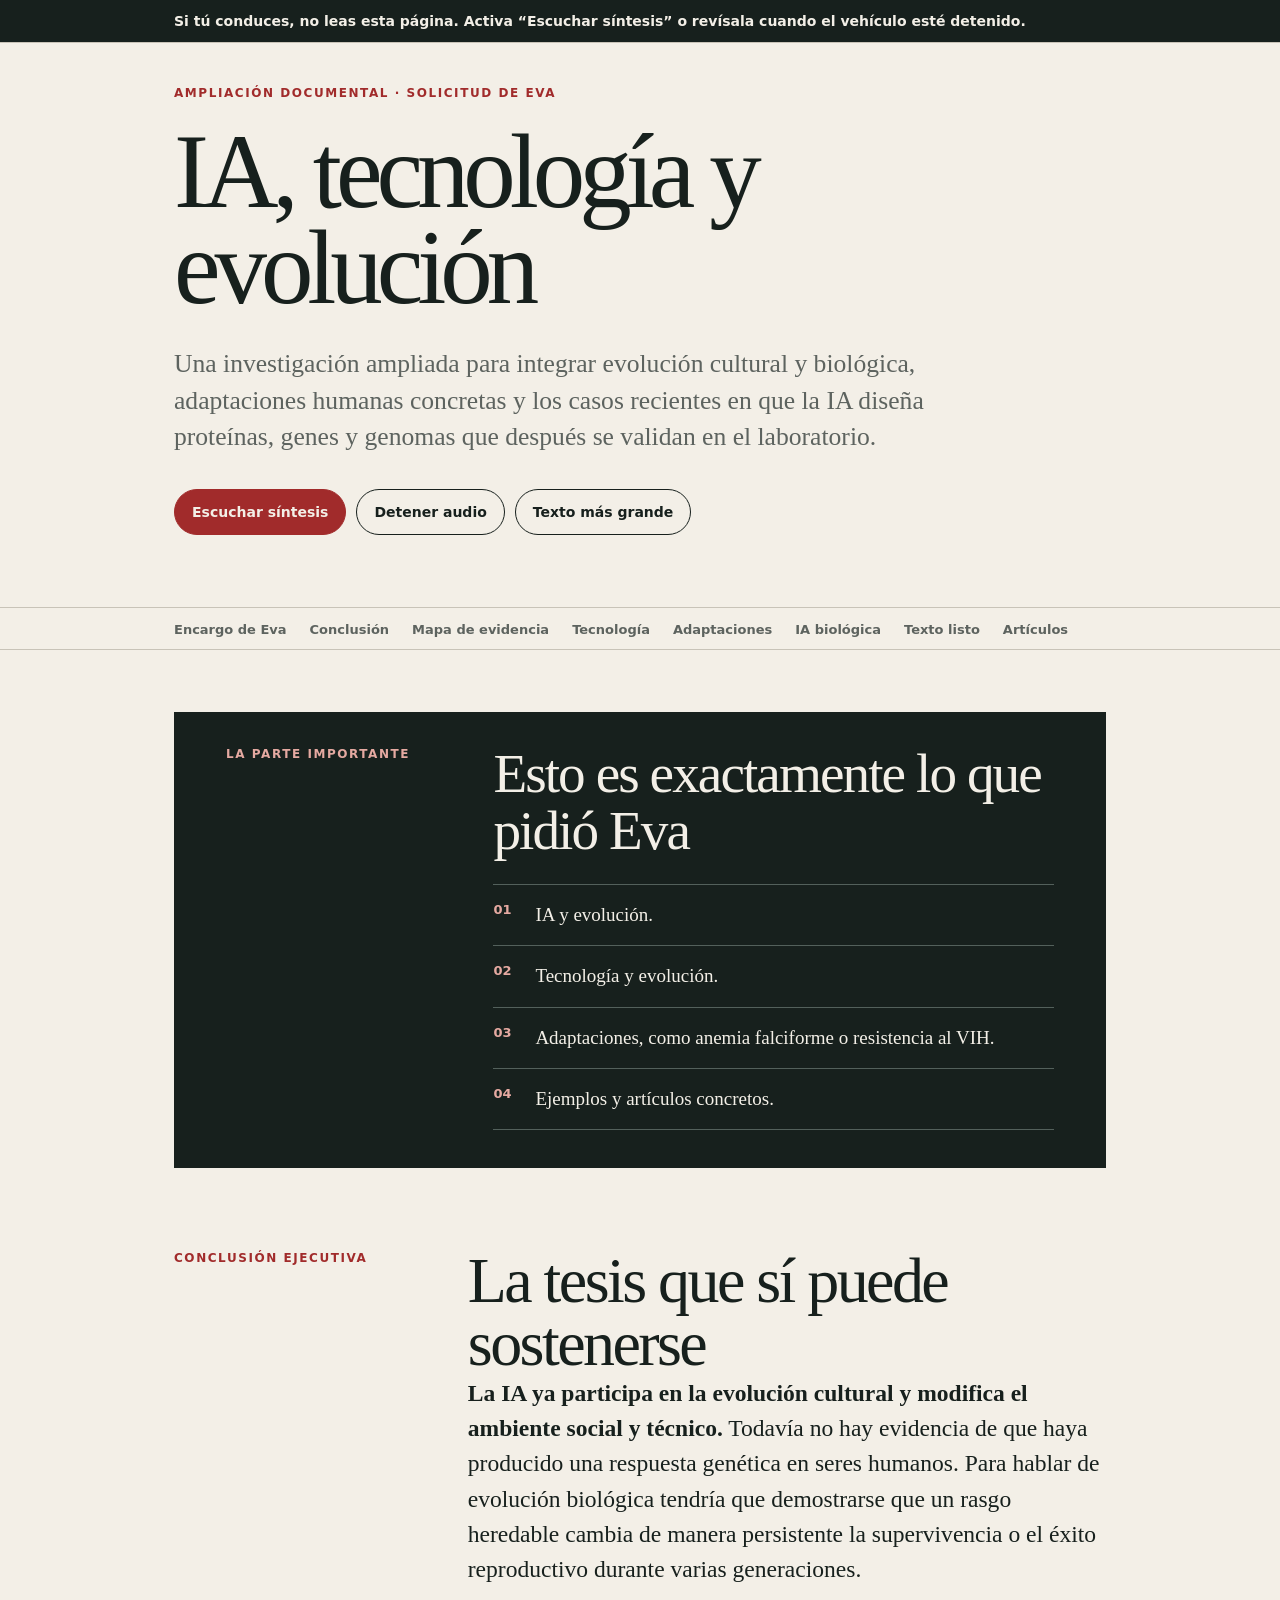
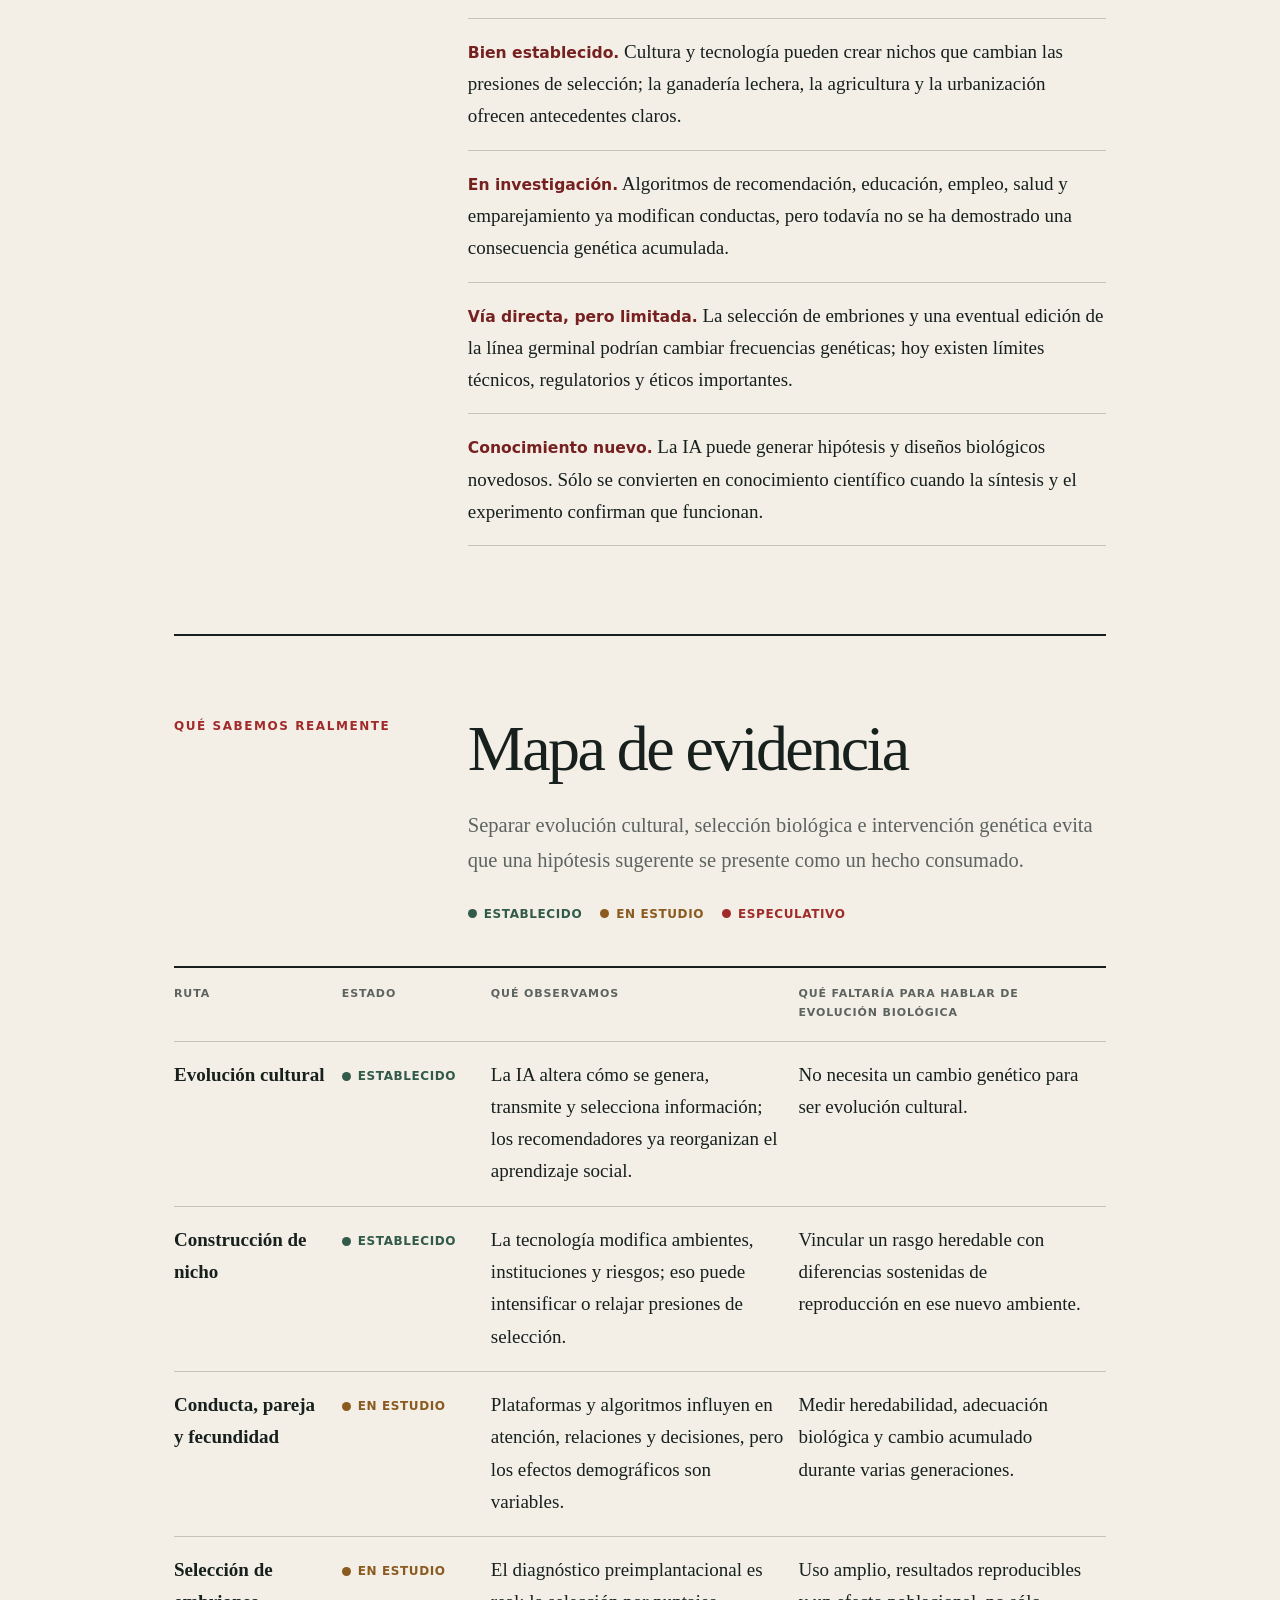
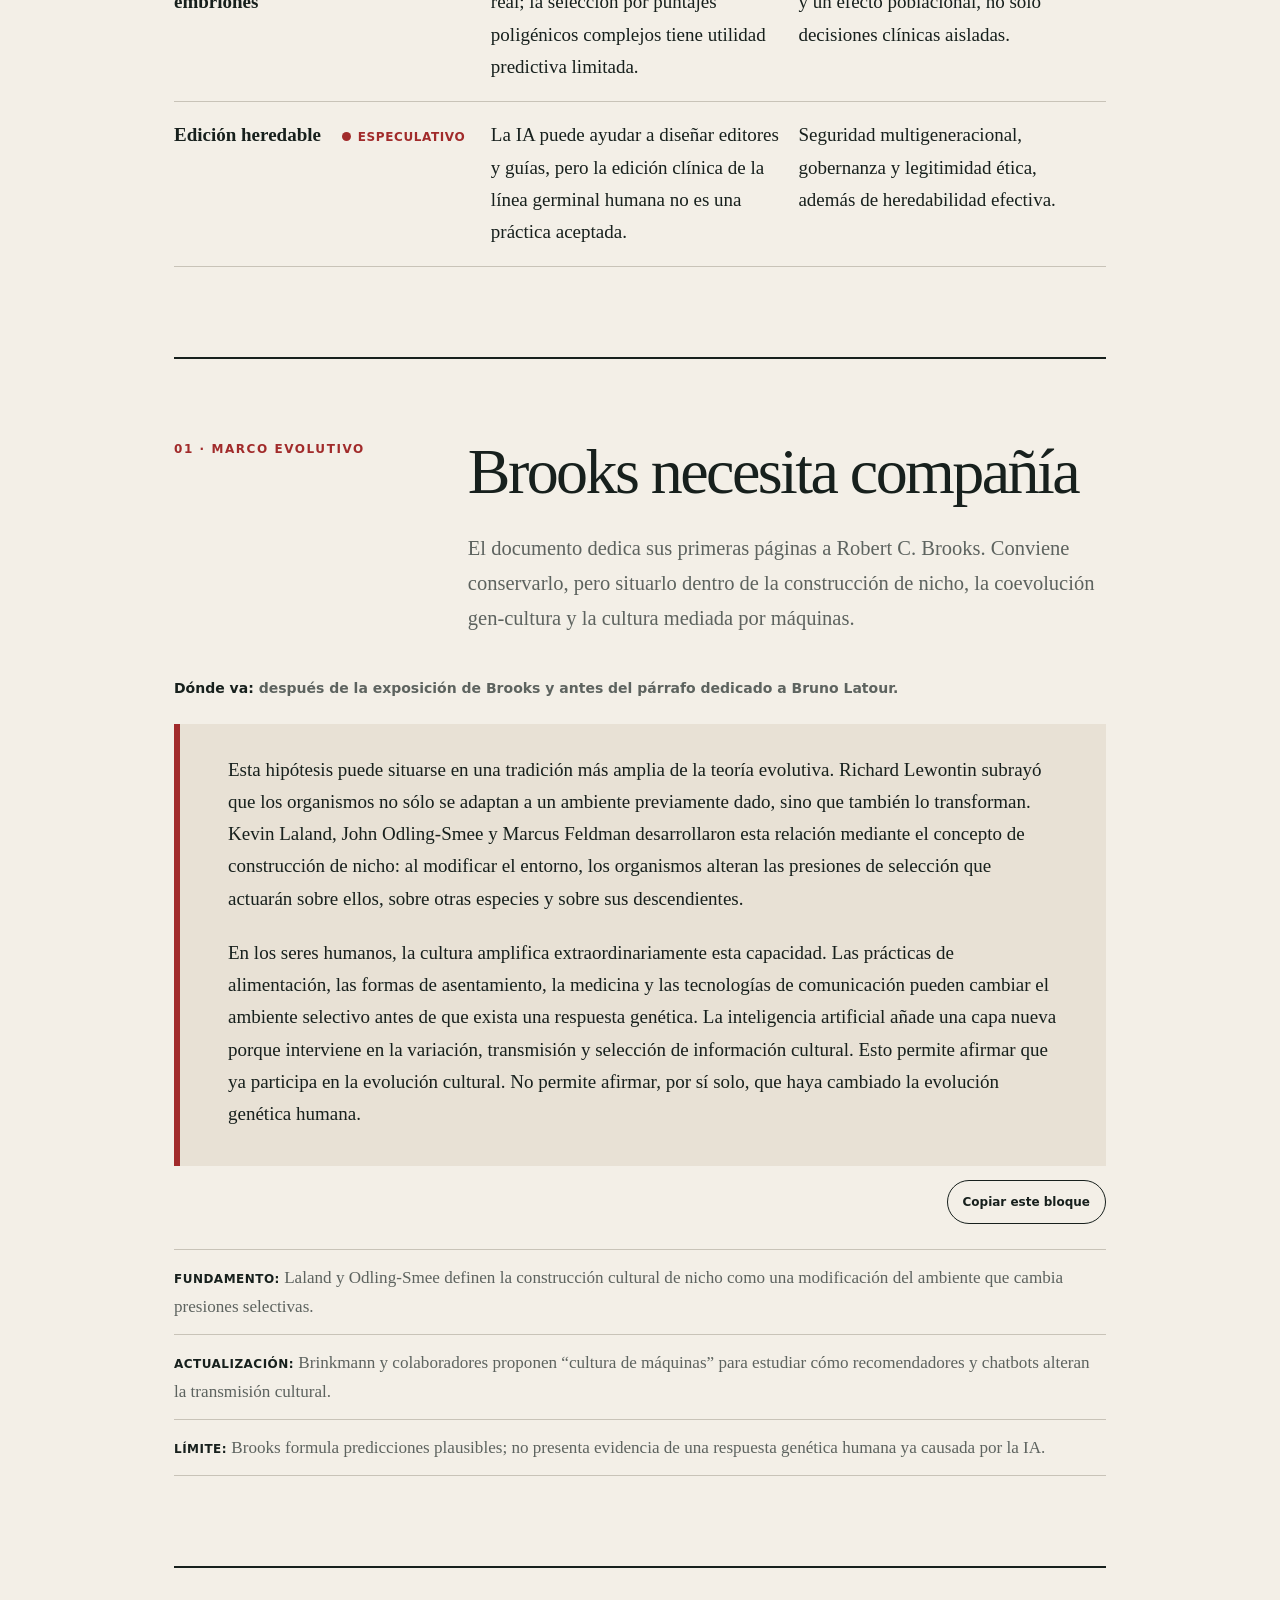
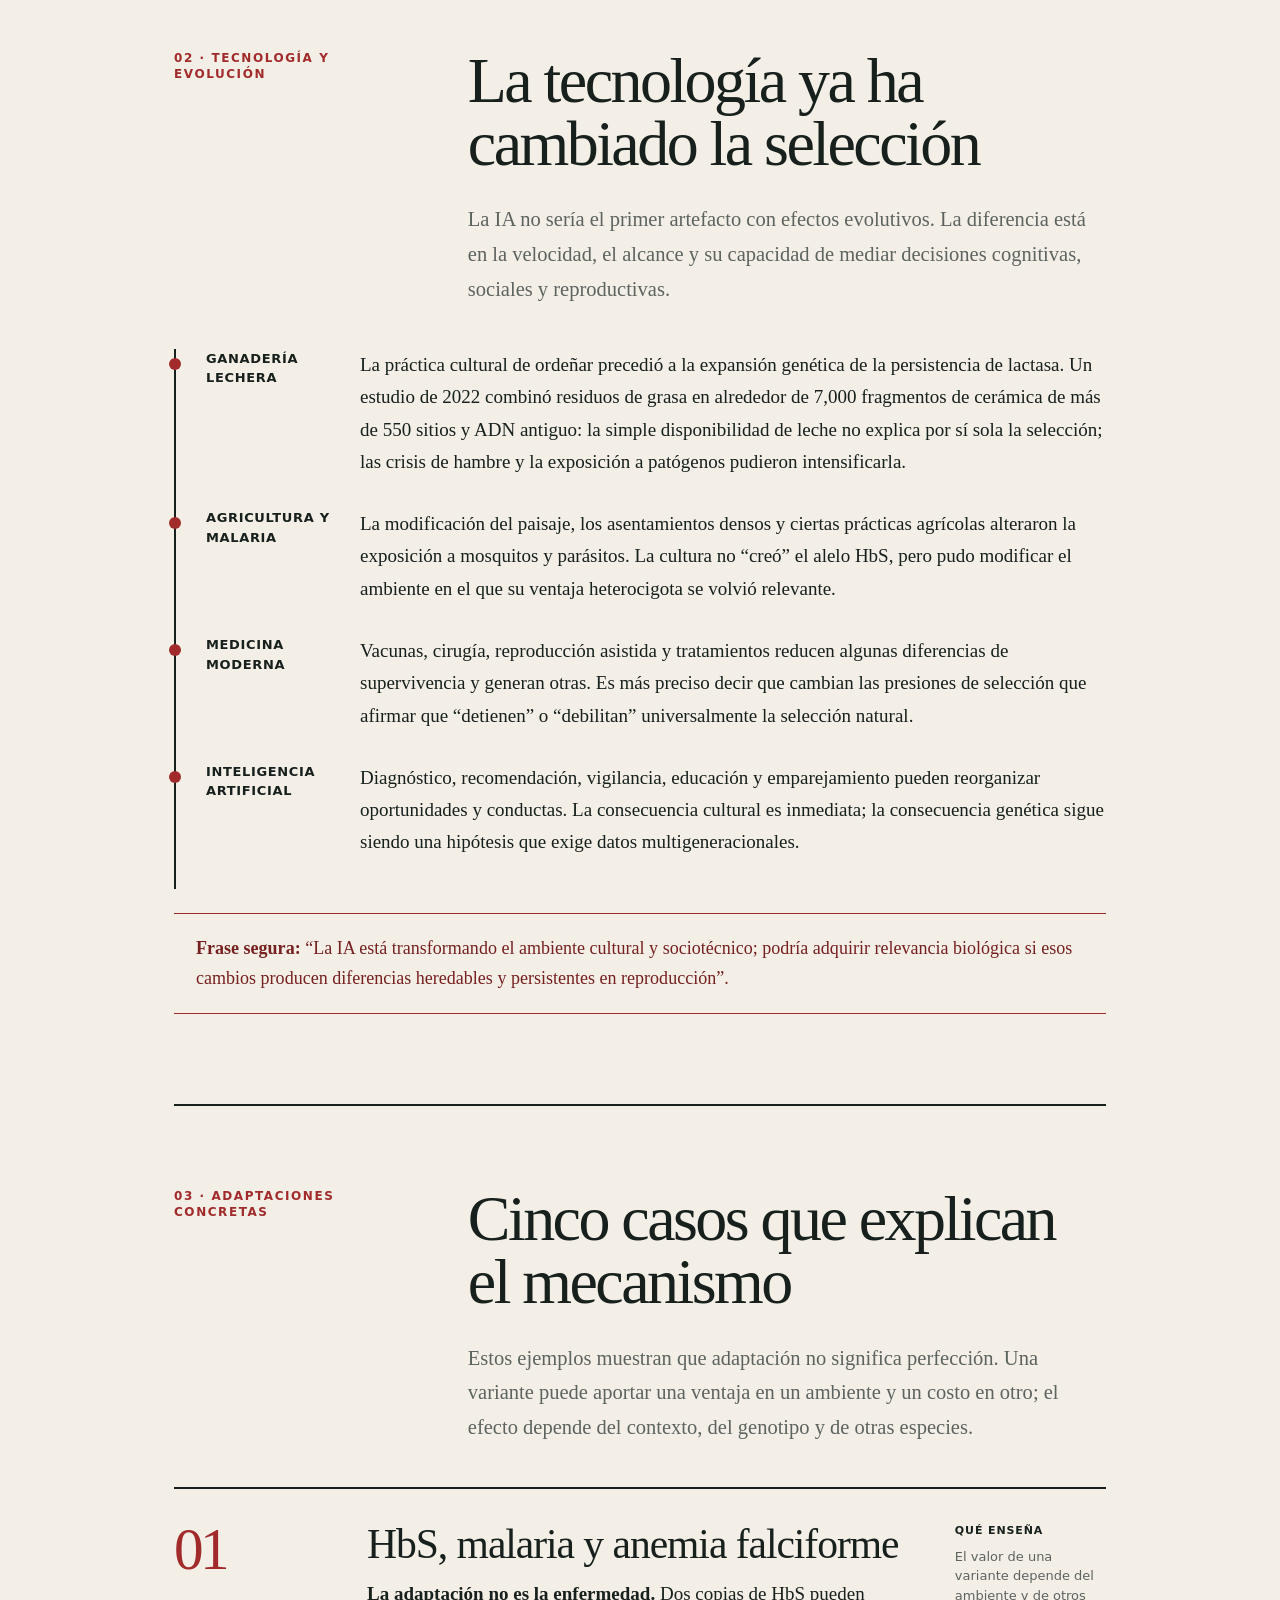
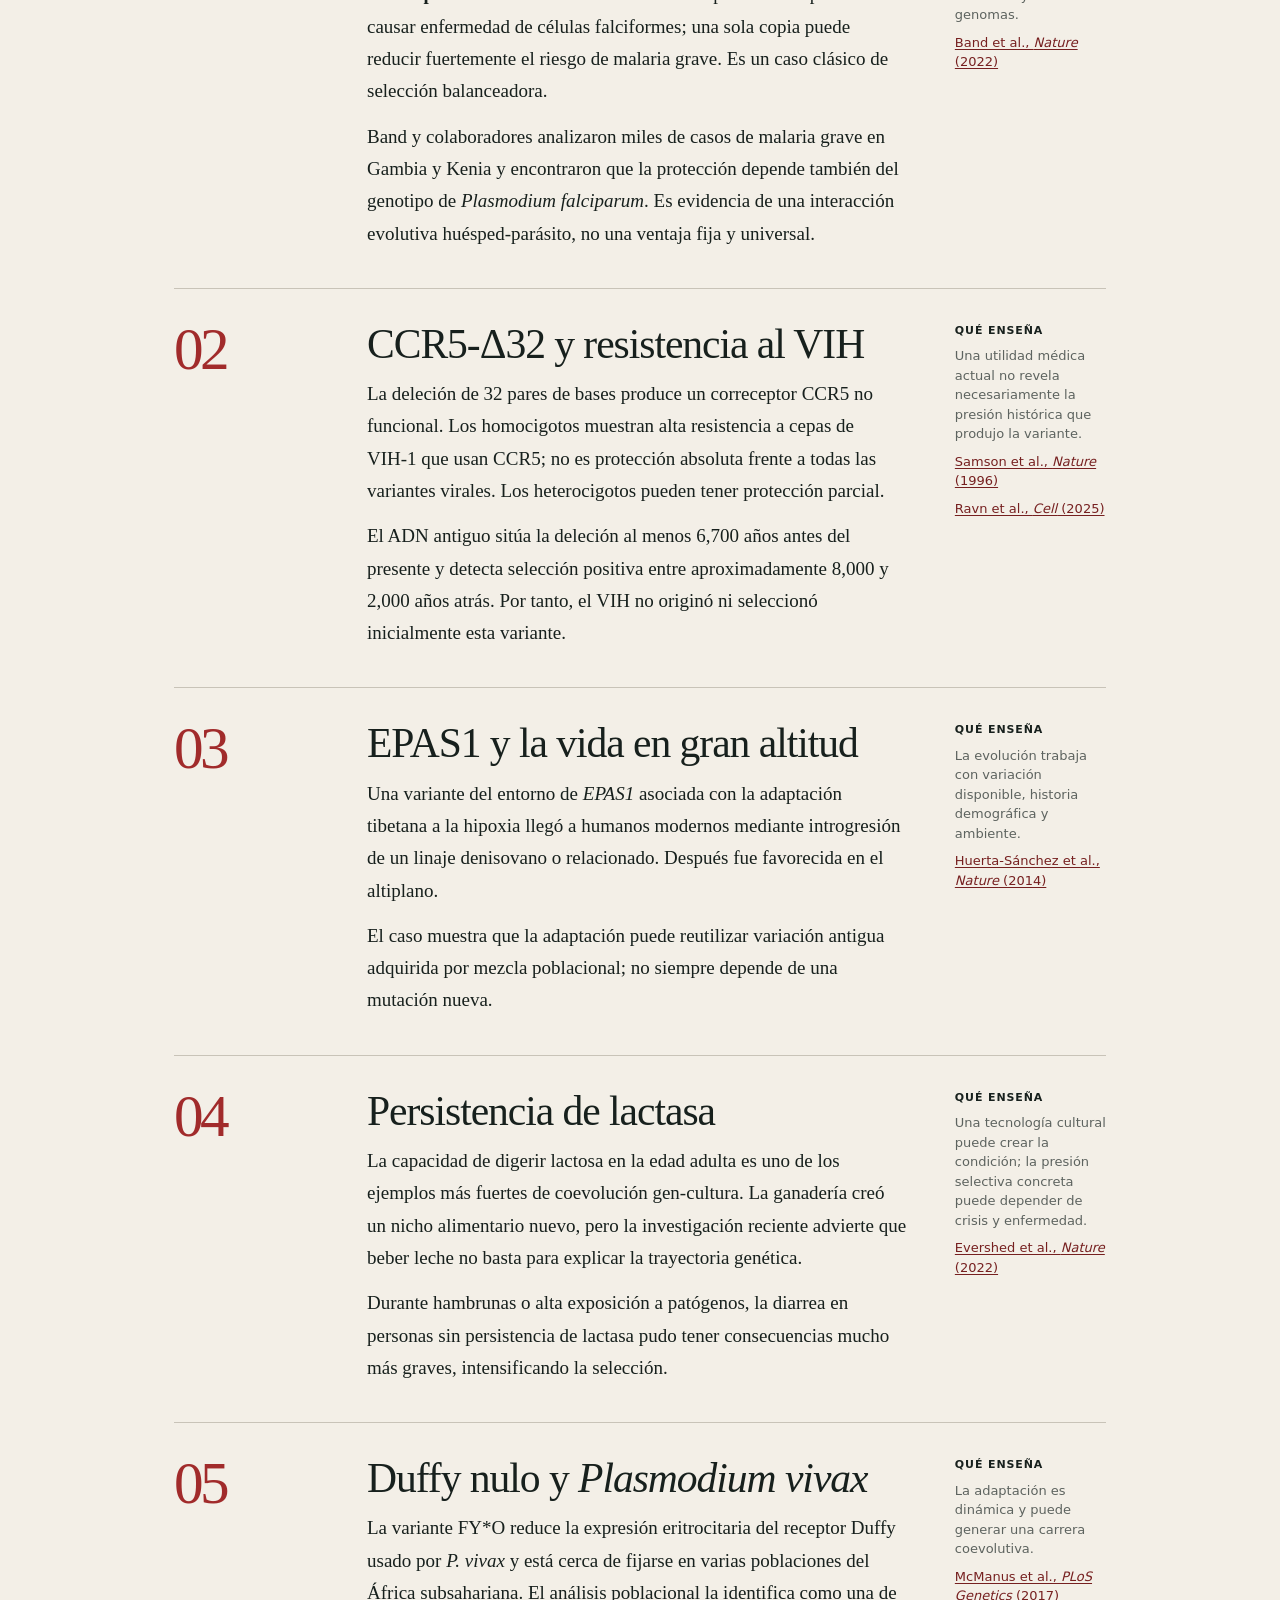
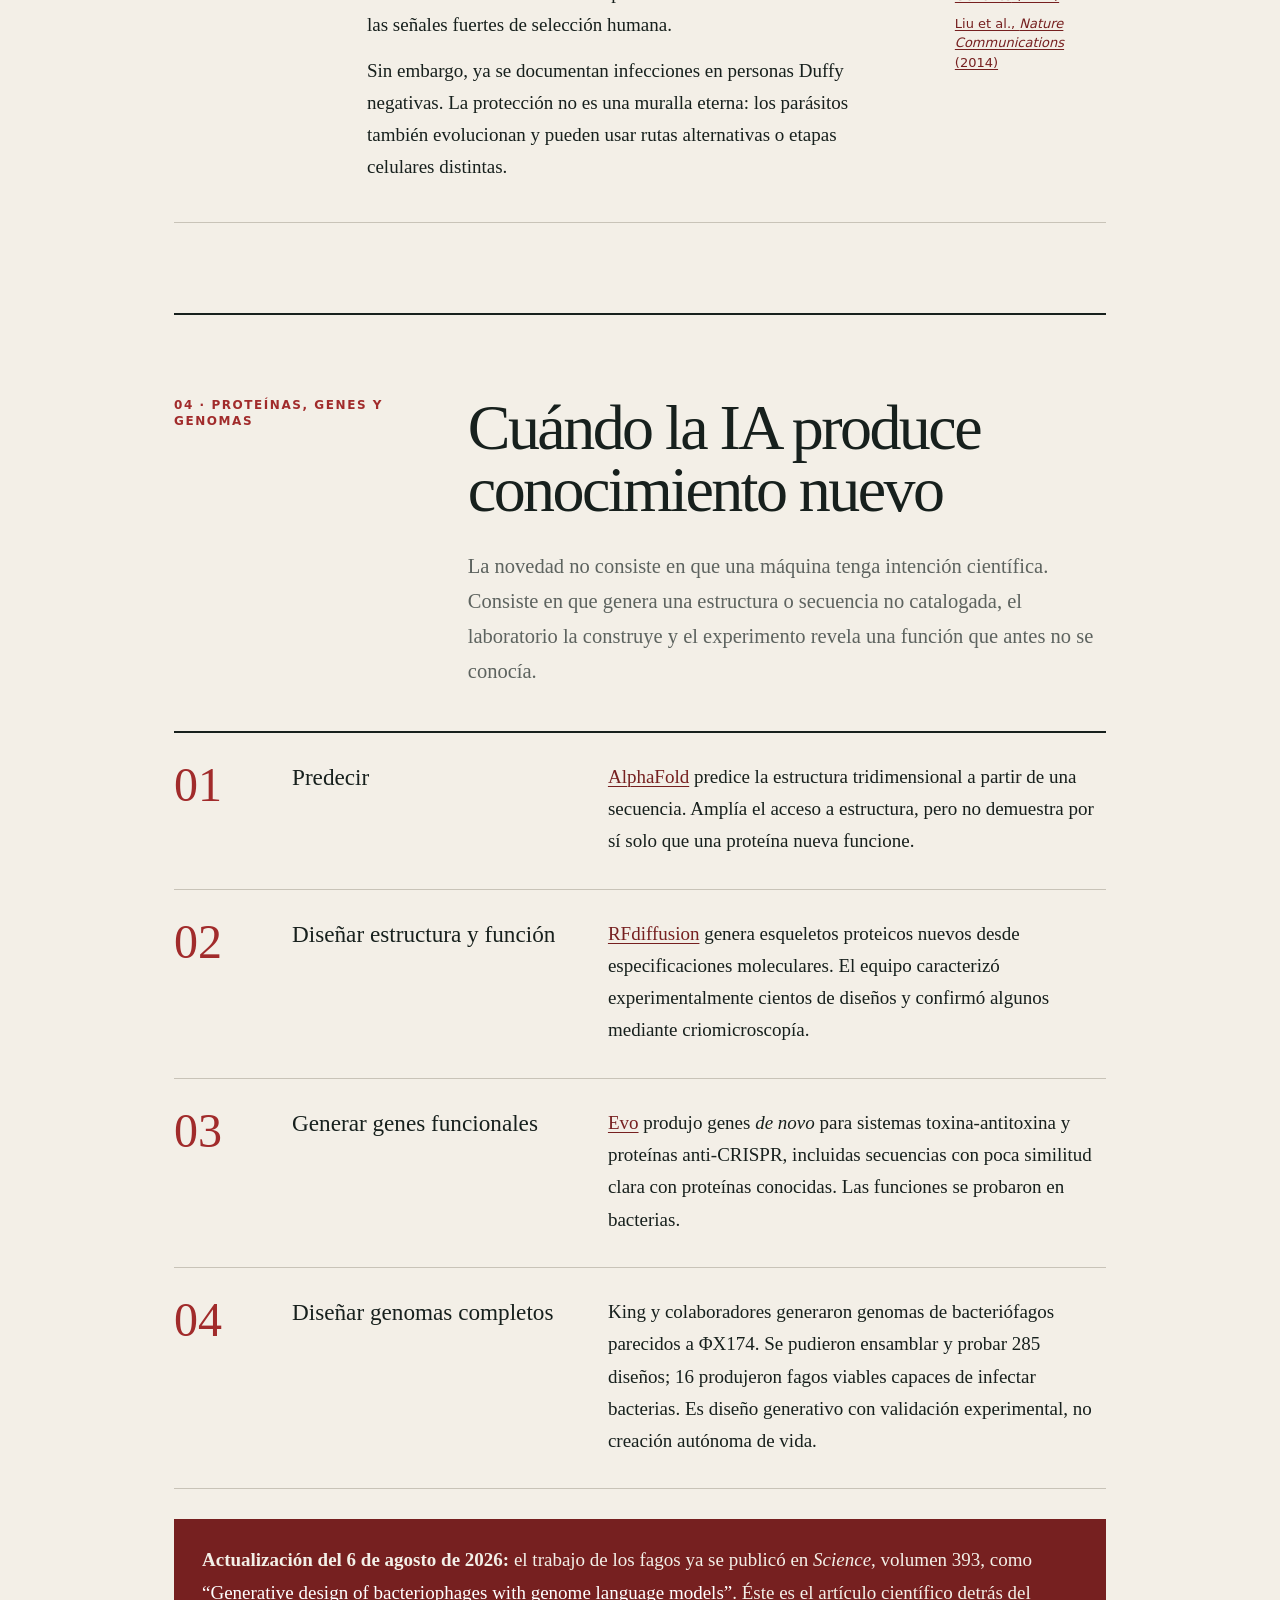
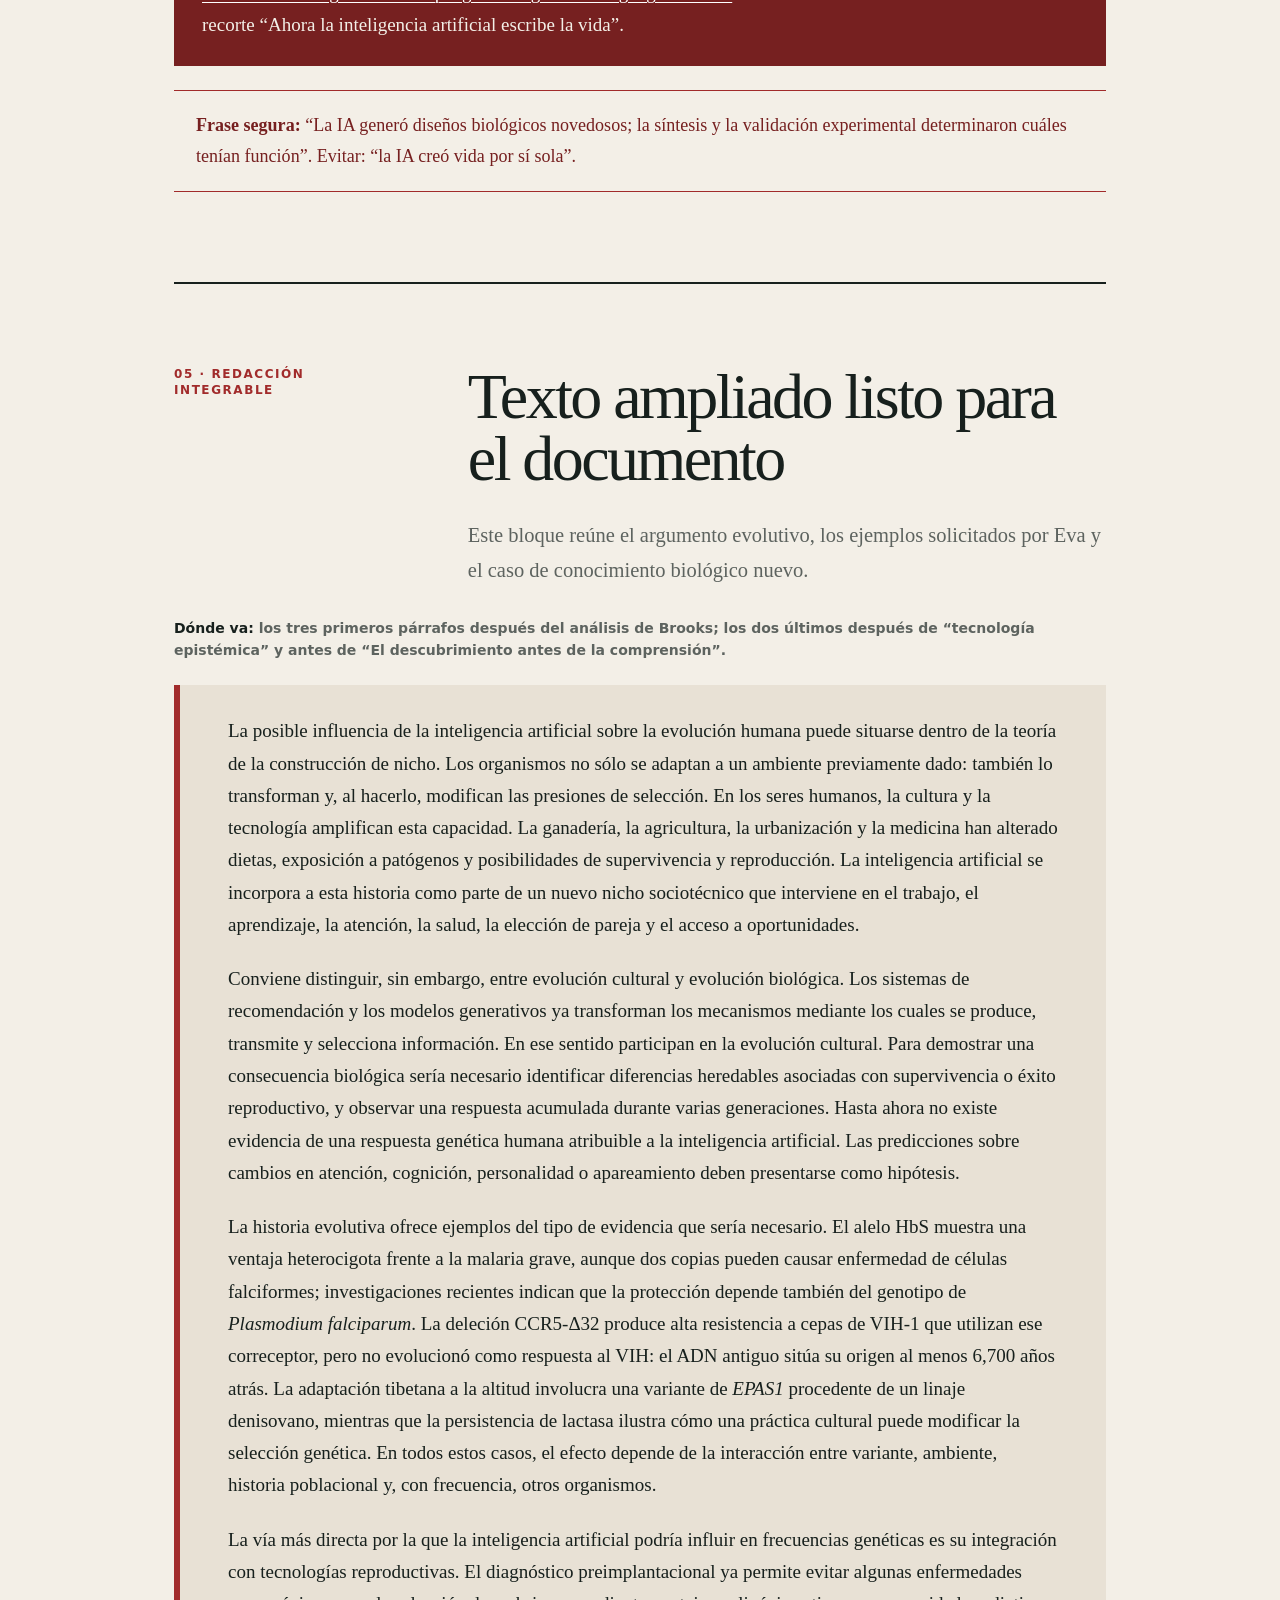
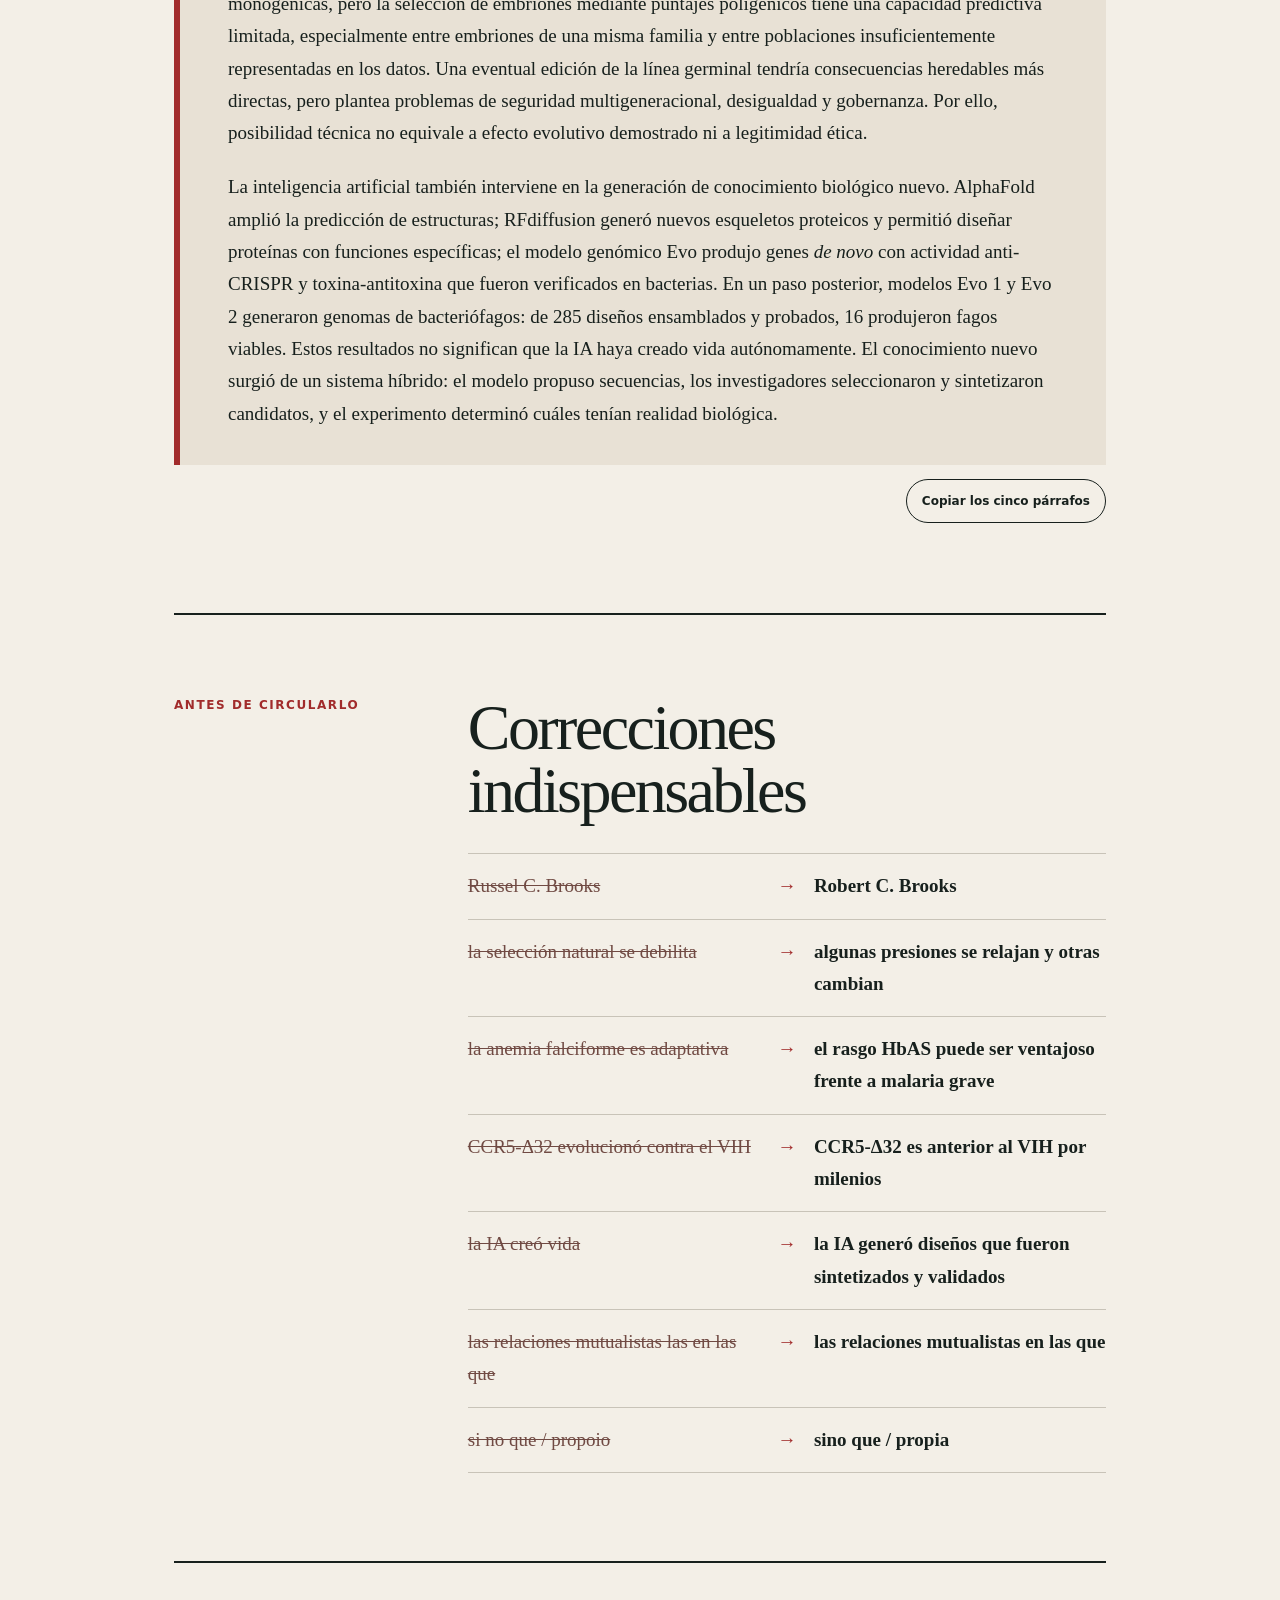
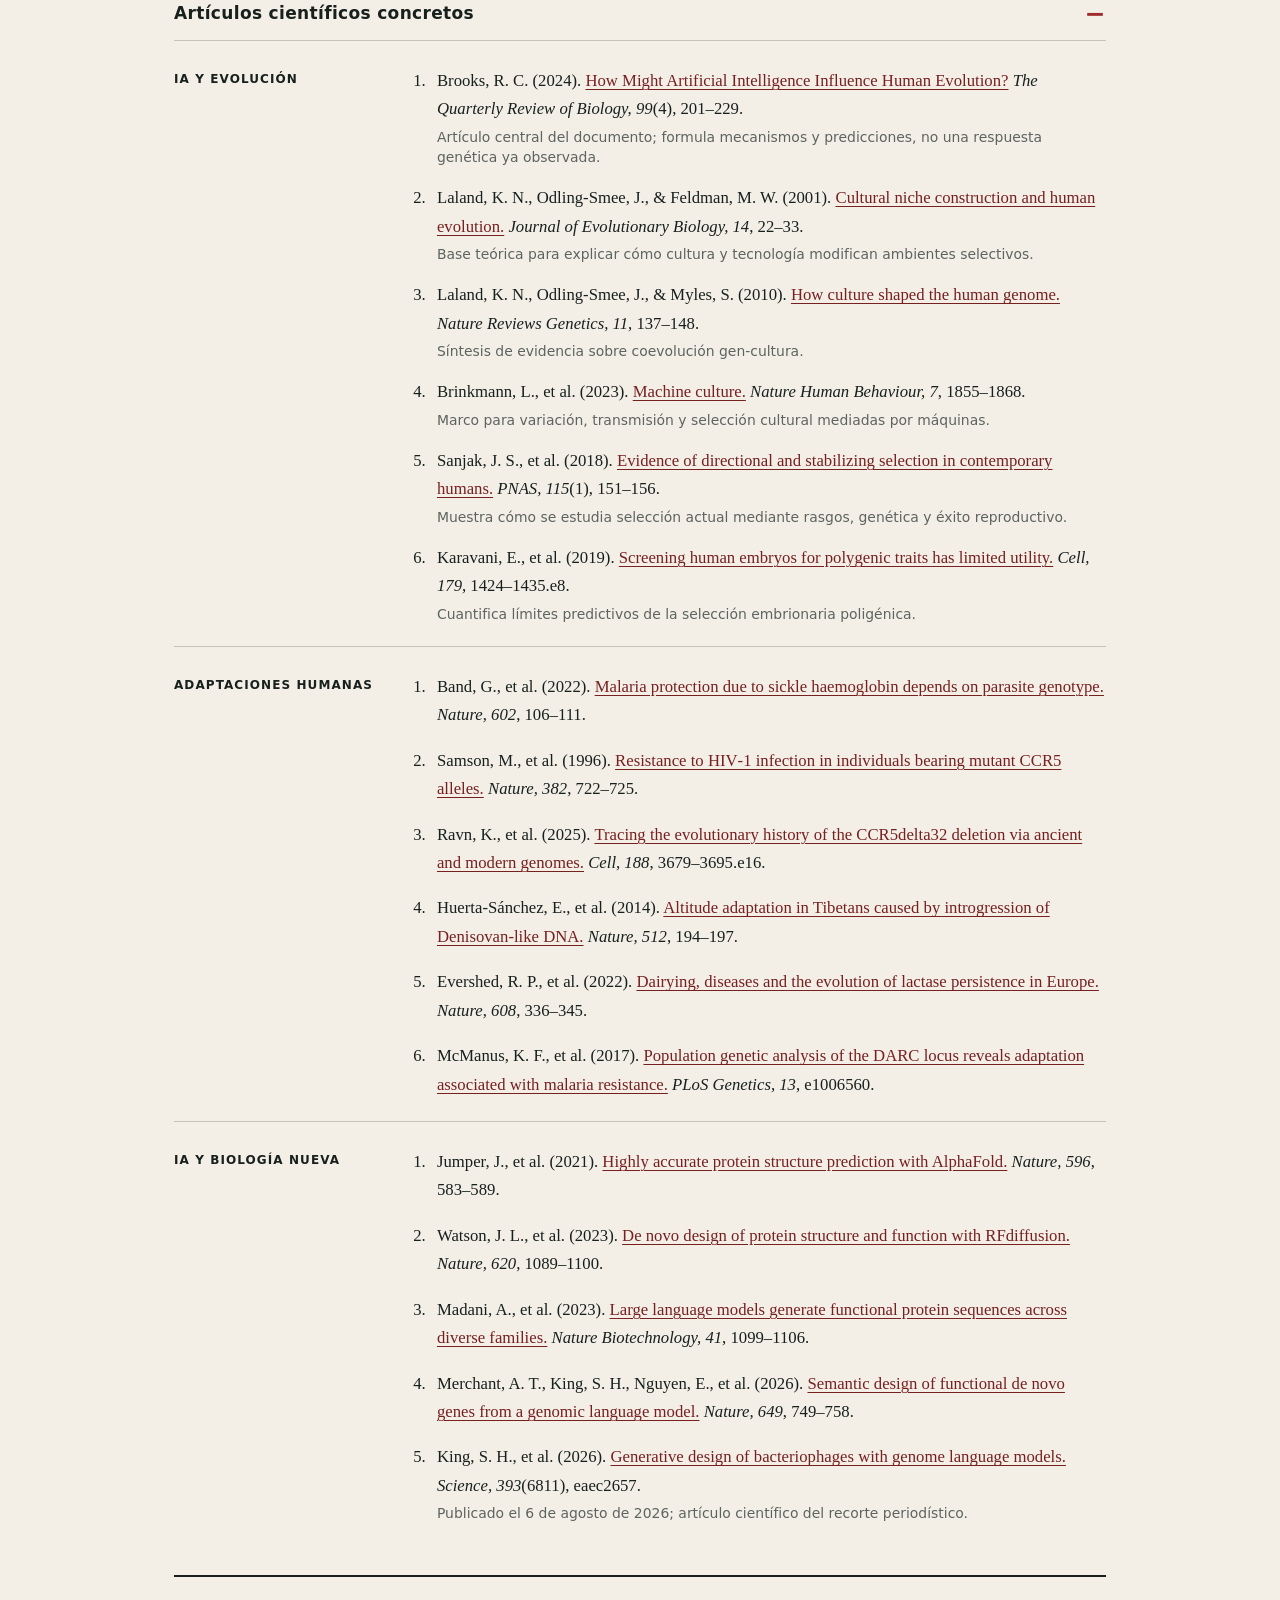
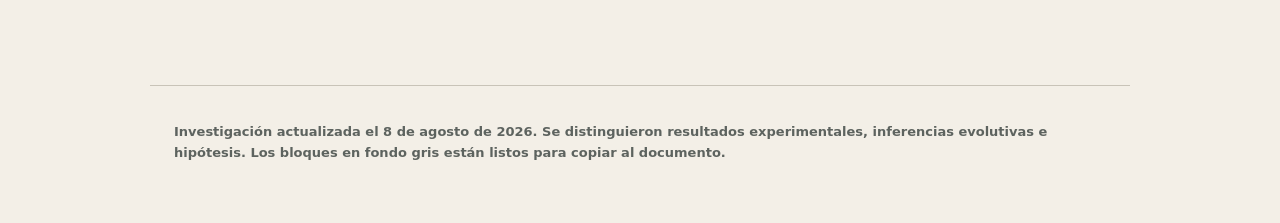
==== commit e612e481: "Expand IA evolution review with deep research and evidence" ====
--- a/docs/ia-evolucion/index.html
+++ b/docs/ia-evolucion/index.html
@@ -4,7 +4,7 @@
   <meta charset="utf-8">
   <meta name="viewport" content="width=device-width, initial-scale=1">
   <meta name="theme-color" content="#f3efe7">
-  <title>Revisión breve — IA, tecnología y evolución</title>
+  <title>Ampliación — IA, tecnología y evolución</title>
   <style>
     :root {
       --paper: #f3efe7;
@@ -14,7 +14,9 @@
       --accent: #a12b2b;
       --accent-dark: #762020;
       --soft: #e8e1d5;
-      --max: 920px;
+      --green: #315a48;
+      --amber: #8a5a1f;
+      --max: 980px;
       --body-size: 19px;
     }
 
@@ -31,7 +33,7 @@
       background: var(--paper);
       font-family: Georgia, "Times New Roman", serif;
       font-size: var(--body-size);
-      line-height: 1.72;
+      line-height: 1.7;
       text-rendering: optimizeLegibility;
     }
 
@@ -40,11 +42,16 @@
     a {
       color: var(--accent-dark);
       text-decoration-thickness: 1px;
-      text-underline-offset: 0.18em;
-    }
-
-    button, summary {
-      font: 700 14px/1 system-ui, -apple-system, "Segoe UI", sans-serif;
+      text-underline-offset: .18em;
+    }
+
+    a:focus-visible, button:focus-visible, summary:focus-visible {
+      outline: 3px solid #d49f52;
+      outline-offset: 3px;
+    }
+
+    button, summary, .sans, .status, .case-meta, th {
+      font-family: system-ui, -apple-system, "Segoe UI", sans-serif;
     }
 
     button {
@@ -54,13 +61,14 @@
       padding: 0 17px;
       color: var(--ink);
       background: transparent;
+      font-size: 14px;
+      font-weight: 750;
       cursor: pointer;
     }
 
     button:hover, button:focus-visible {
       color: var(--paper);
       background: var(--ink);
-      outline: none;
     }
 
     button.primary {
@@ -84,37 +92,37 @@
       max-width: var(--max);
       margin: 0 auto;
       padding: 11px 24px;
-      font: 650 14px/1.45 system-ui, -apple-system, "Segoe UI", sans-serif;
+      font: 700 14px/1.45 system-ui, -apple-system, "Segoe UI", sans-serif;
     }
 
     .masthead {
       max-width: var(--max);
       margin: 0 auto;
-      padding: 38px 24px 78px;
-    }
-
-    .eyebrow {
-      margin: 0 0 24px;
+      padding: 42px 24px 72px;
+    }
+
+    .eyebrow, .section-label {
+      margin: 0;
       color: var(--accent);
-      font: 800 12px/1.2 system-ui, -apple-system, "Segoe UI", sans-serif;
-      letter-spacing: .14em;
+      font: 800 12px/1.35 system-ui, -apple-system, "Segoe UI", sans-serif;
+      letter-spacing: .13em;
       text-transform: uppercase;
     }
 
     h1 {
-      max-width: 770px;
-      margin: 0;
-      font-size: clamp(3rem, 8.2vw, 6.8rem);
+      max-width: 890px;
+      margin: 23px 0 0;
+      font-size: clamp(3.2rem, 8.2vw, 7rem);
       font-weight: 500;
-      line-height: .94;
-      letter-spacing: -.055em;
+      line-height: .91;
+      letter-spacing: -.058em;
     }
 
     .dek {
-      max-width: 700px;
+      max-width: 760px;
       margin: 31px 0 0;
       color: var(--muted);
-      font-size: clamp(1.2rem, 2.6vw, 1.55rem);
+      font-size: clamp(1.2rem, 2.6vw, 1.6rem);
       line-height: 1.42;
     }
 
@@ -130,7 +138,7 @@
       z-index: 5;
       top: 0;
       border-block: 1px solid var(--line);
-      background: rgba(243, 239, 231, .96);
+      background: rgba(243, 239, 231, .97);
     }
 
     .reading-path nav {
@@ -156,35 +164,69 @@
     main {
       max-width: var(--max);
       margin: 0 auto;
-      padding: 0 24px 100px;
-    }
-
-    .quick-read {
+      padding: 0 24px 108px;
+    }
+
+    section[id], details[id] { scroll-margin-top: 64px; }
+
+    .eva-brief {
       display: grid;
-      grid-template-columns: minmax(150px, .32fr) 1fr;
-      gap: clamp(28px, 6vw, 80px);
-      padding: 70px 0 84px;
-    }
-
-    .section-label {
-      margin: 7px 0 0;
-      color: var(--accent);
-      font: 800 12px/1.35 system-ui, -apple-system, "Segoe UI", sans-serif;
-      letter-spacing: .11em;
-      text-transform: uppercase;
-    }
-
-    .quick-read h2, .insert h2, .edits h2 {
+      grid-template-columns: minmax(170px, .34fr) 1fr;
+      gap: clamp(28px, 6vw, 82px);
+      margin-top: 62px;
+      padding: 34px clamp(24px, 5vw, 52px) 38px;
+      color: var(--paper);
+      background: var(--ink);
+    }
+
+    .eva-brief .section-label { color: #e5a9a1; }
+
+    .eva-brief h2 {
       margin: 0;
-      font-size: clamp(2rem, 4.4vw, 3.6rem);
+      font-size: clamp(2rem, 4.5vw, 3.45rem);
       font-weight: 500;
       line-height: 1.02;
       letter-spacing: -.035em;
     }
 
+    .eva-list {
+      margin: 25px 0 0;
+      padding: 0;
+      list-style: none;
+      border-top: 1px solid #53605b;
+    }
+
+    .eva-list li {
+      display: grid;
+      grid-template-columns: 30px 1fr;
+      gap: 12px;
+      padding: 14px 0;
+      border-bottom: 1px solid #53605b;
+    }
+
+    .eva-list b {
+      color: #e5a9a1;
+      font: 800 13px/1.7 system-ui, -apple-system, "Segoe UI", sans-serif;
+    }
+
+    .quick-read {
+      display: grid;
+      grid-template-columns: minmax(170px, .34fr) 1fr;
+      gap: clamp(28px, 6vw, 82px);
+      padding: 82px 0 88px;
+    }
+
+    .quick-read h2, .chapter h2, .copy-section h2, .edits h2 {
+      margin: 0;
+      font-size: clamp(2.2rem, 5vw, 4.25rem);
+      font-weight: 500;
+      line-height: .98;
+      letter-spacing: -.04em;
+    }
+
     .verdict {
-      margin: 0 0 28px;
-      font-size: 1.22em;
+      margin: 0 0 30px;
+      font-size: 1.24em;
       line-height: 1.5;
     }
 
@@ -206,43 +248,261 @@
       font-size: .82em;
     }
 
-    .insert {
-      position: relative;
+    .chapter {
+      padding: 82px 0 90px;
+      border-top: 2px solid var(--ink);
+    }
+
+    .chapter-head {
       display: grid;
-      grid-template-columns: 78px 1fr;
-      column-gap: clamp(18px, 4vw, 46px);
-      padding: 74px 0 80px;
+      grid-template-columns: minmax(170px, .34fr) 1fr;
+      gap: clamp(28px, 6vw, 82px);
+      margin-bottom: 42px;
+    }
+
+    .chapter-intro {
+      max-width: 720px;
+      margin: 27px 0 0;
+      color: var(--muted);
+      font-size: 1.08em;
+    }
+
+    .status-key {
+      display: flex;
+      flex-wrap: wrap;
+      gap: 8px 18px;
+      margin-top: 26px;
+    }
+
+    .status {
+      display: inline-flex;
+      align-items: center;
+      gap: 7px;
+      color: var(--muted);
+      font-size: 12px;
+      font-weight: 800;
+      letter-spacing: .05em;
+      text-transform: uppercase;
+    }
+
+    .status::before {
+      width: 9px;
+      height: 9px;
+      border-radius: 50%;
+      background: currentColor;
+      content: "";
+    }
+
+    .status.established { color: var(--green); }
+    .status.study { color: var(--amber); }
+    .status.speculative { color: var(--accent); }
+
+    .table-wrap { overflow-x: auto; }
+
+    .evidence-table {
+      width: 100%;
+      min-width: 760px;
+      border-collapse: collapse;
       border-top: 2px solid var(--ink);
     }
 
-    .insert-number {
-      margin-top: -7px;
-      color: var(--accent);
-      font-size: 4.2rem;
-      line-height: 1;
-      letter-spacing: -.06em;
-    }
-
-    .placement {
-      margin: 18px 0 35px;
+    .evidence-table th, .evidence-table td {
+      padding: 17px 14px 18px 0;
+      border-bottom: 1px solid var(--line);
+      vertical-align: top;
+      text-align: left;
+    }
+
+    .evidence-table th {
       color: var(--muted);
-      font: 700 14px/1.5 system-ui, -apple-system, "Segoe UI", sans-serif;
-    }
-
-    .placement span {
-      color: var(--ink);
-      font-weight: 800;
-    }
+      font-size: 11px;
+      letter-spacing: .08em;
+      text-transform: uppercase;
+    }
+
+    .evidence-table td:first-child { width: 18%; font-weight: 700; }
+    .evidence-table td:nth-child(2) { width: 16%; }
+    .evidence-table td:nth-child(3) { width: 33%; }
 
     .proposed-text {
       position: relative;
       margin: 0;
-      padding: 26px clamp(22px, 4vw, 38px) 32px;
-      border-left: 5px solid var(--accent);
+      padding: 30px clamp(24px, 5vw, 48px) 35px;
+      border-left: 6px solid var(--accent);
       background: var(--soft);
     }
 
-    .proposed-text p { margin: 0; }
+    .proposed-text p { margin: 0 0 1.15em; }
+    .proposed-text p:last-child { margin-bottom: 0; }
+
+    .placement {
+      margin: 0 0 24px;
+      color: var(--muted);
+      font: 700 14px/1.55 system-ui, -apple-system, "Segoe UI", sans-serif;
+    }
+
+    .placement span { color: var(--ink); font-weight: 850; }
+
+    .source-note {
+      margin: 25px 0 0;
+      padding: 0;
+      list-style: none;
+      border-top: 1px solid var(--line);
+      color: var(--muted);
+      font-size: .9em;
+    }
+
+    .source-note li {
+      padding: 13px 0;
+      border-bottom: 1px solid var(--line);
+    }
+
+    .source-note strong {
+      color: var(--ink);
+      font: 800 12px/1.3 system-ui, -apple-system, "Segoe UI", sans-serif;
+      letter-spacing: .04em;
+      text-transform: uppercase;
+    }
+
+    .history-line {
+      margin: 8px 0 0;
+      padding: 0;
+      list-style: none;
+      border-left: 2px solid var(--ink);
+    }
+
+    .history-line li {
+      position: relative;
+      display: grid;
+      grid-template-columns: 130px 1fr;
+      gap: 24px;
+      padding: 0 0 30px 30px;
+    }
+
+    .history-line li::before {
+      position: absolute;
+      top: 9px;
+      left: -7px;
+      width: 12px;
+      height: 12px;
+      border-radius: 50%;
+      background: var(--accent);
+      content: "";
+    }
+
+    .history-line strong {
+      font: 850 13px/1.5 system-ui, -apple-system, "Segoe UI", sans-serif;
+      letter-spacing: .05em;
+      text-transform: uppercase;
+    }
+
+    .history-line p { margin: 0; }
+
+    .case-ledger {
+      margin-top: 5px;
+      border-top: 2px solid var(--ink);
+    }
+
+    .case {
+      display: grid;
+      grid-template-columns: 145px 1fr minmax(150px, .28fr);
+      gap: clamp(20px, 4vw, 48px);
+      padding: 34px 0 38px;
+      border-bottom: 1px solid var(--line);
+    }
+
+    .case-number {
+      color: var(--accent);
+      font-size: 3.7rem;
+      line-height: .9;
+      letter-spacing: -.06em;
+    }
+
+    .case h3 {
+      margin: 0 0 12px;
+      font-size: clamp(1.7rem, 3.4vw, 2.6rem);
+      font-weight: 500;
+      line-height: 1.04;
+      letter-spacing: -.025em;
+    }
+
+    .case p { margin: 0 0 13px; }
+    .case p:last-child { margin-bottom: 0; }
+
+    .case-meta {
+      color: var(--muted);
+      font-size: 13px;
+      line-height: 1.5;
+    }
+
+    .case-meta strong {
+      display: block;
+      margin-bottom: 7px;
+      color: var(--ink);
+      font-size: 11px;
+      letter-spacing: .08em;
+      text-transform: uppercase;
+    }
+
+    .case-meta a { display: inline-block; margin-top: 8px; }
+
+    .precision {
+      margin: 24px 0 0;
+      padding: 19px 22px;
+      border-block: 1px solid var(--accent);
+      color: var(--accent-dark);
+      font-size: .95em;
+    }
+
+    .knowledge-chain {
+      margin: 0;
+      padding: 0;
+      list-style: none;
+      counter-reset: chain;
+      border-top: 2px solid var(--ink);
+    }
+
+    .knowledge-chain li {
+      display: grid;
+      grid-template-columns: 76px minmax(200px, .55fr) 1fr;
+      gap: clamp(18px, 4vw, 42px);
+      padding: 28px 0 31px;
+      border-bottom: 1px solid var(--line);
+      counter-increment: chain;
+    }
+
+    .knowledge-chain li::before {
+      color: var(--accent);
+      font-size: 3rem;
+      line-height: 1;
+      content: counter(chain, decimal-leading-zero);
+    }
+
+    .knowledge-chain h3 {
+      margin: 3px 0 0;
+      font-size: 1.45rem;
+      font-weight: 500;
+      line-height: 1.15;
+    }
+
+    .knowledge-chain p { margin: 0; }
+
+    .fresh-paper {
+      margin-top: 30px;
+      padding: 25px 28px;
+      color: var(--paper);
+      background: var(--accent-dark);
+    }
+
+    .fresh-paper p { margin: 0; }
+    .fresh-paper a { color: white; }
+
+    .copy-section {
+      padding: 82px 0 90px;
+      border-top: 2px solid var(--ink);
+    }
+
+    .copy-section .chapter-head { margin-bottom: 30px; }
 
     .copy-row {
       display: flex;
@@ -251,22 +511,16 @@
     }
 
     .copy-row button {
-      min-height: 42px;
-      padding-inline: 14px;
+      min-height: 44px;
+      padding-inline: 15px;
       font-size: 12px;
-    }
-
-    .note {
-      margin: 24px 0 0;
-      color: var(--muted);
-      font-size: .91em;
     }
 
     .edits {
       display: grid;
-      grid-template-columns: minmax(150px, .32fr) 1fr;
-      gap: clamp(28px, 6vw, 80px);
-      padding: 76px 0 84px;
+      grid-template-columns: minmax(170px, .34fr) 1fr;
+      gap: clamp(28px, 6vw, 82px);
+      padding: 82px 0 88px;
       border-top: 2px solid var(--ink);
     }
 
@@ -291,7 +545,7 @@
     .right { font-weight: 700; }
 
     details {
-      padding: 24px 0;
+      padding: 25px 0 30px;
       border-block: 2px solid var(--ink);
     }
 
@@ -299,25 +553,49 @@
       display: flex;
       justify-content: space-between;
       align-items: center;
-      min-height: 50px;
+      min-height: 52px;
       cursor: pointer;
       color: var(--ink);
-      font-size: 16px;
+      font-size: 17px;
+      font-weight: 800;
       letter-spacing: .02em;
       list-style: none;
     }
 
     summary::-webkit-details-marker { display: none; }
-    summary::after { content: "+"; color: var(--accent); font-size: 24px; }
+    summary::after { color: var(--accent); font-size: 25px; content: "+"; }
     details[open] summary::after { content: "−"; }
 
+    .reference-group {
+      display: grid;
+      grid-template-columns: minmax(165px, .3fr) 1fr;
+      gap: 26px;
+      padding: 26px 0 5px;
+      border-top: 1px solid var(--line);
+    }
+
+    .reference-group h3 {
+      margin: 4px 0 0;
+      font: 850 12px/1.4 system-ui, -apple-system, "Segoe UI", sans-serif;
+      letter-spacing: .09em;
+      text-transform: uppercase;
+    }
+
     .references {
-      margin: 24px 0 8px;
+      margin: 0;
       padding-left: 1.25em;
-      font-size: .87em;
-    }
-
-    .references li { margin-bottom: 16px; padding-left: 7px; }
+      font-size: .88em;
+    }
+
+    .references li { margin-bottom: 17px; padding-left: 7px; }
+
+    .references small {
+      display: block;
+      margin-top: 3px;
+      color: var(--muted);
+      font-family: system-ui, -apple-system, "Segoe UI", sans-serif;
+      line-height: 1.45;
+    }
 
     footer {
       max-width: var(--max);
@@ -347,31 +625,58 @@
 
     #toast.show { opacity: 1; transform: translateY(0); }
 
-    @media (max-width: 680px) {
+    @media (max-width: 760px) {
       .masthead { padding-top: 29px; padding-bottom: 54px; }
-      h1 { font-size: clamp(3.2rem, 17vw, 5rem); }
+      h1 { font-size: clamp(3.15rem, 16.8vw, 5rem); }
       .dek { margin-top: 24px; }
       .controls { display: grid; grid-template-columns: 1fr 1fr; }
       .controls button:first-child { grid-column: 1 / -1; }
-      .quick-read, .edits { display: block; padding-block: 52px 62px; }
-      .quick-read .section-label, .edits .section-label { margin-bottom: 24px; }
-      .insert { grid-template-columns: 48px 1fr; padding-block: 56px 60px; }
-      .insert-number { font-size: 3.1rem; }
-      .insert h2 { font-size: clamp(1.85rem, 9vw, 2.5rem); }
-      .proposed-text { margin-left: -66px; margin-top: 4px; }
-      .copy-row { margin-left: -66px; }
-      .note { margin-left: -66px; }
+      .eva-brief, .quick-read, .chapter-head, .edits { display: block; }
+      .eva-brief { margin-top: 44px; }
+      .eva-brief .section-label, .quick-read .section-label, .chapter-head .section-label, .edits .section-label { margin-bottom: 24px; }
+      .quick-read, .chapter, .copy-section, .edits { padding-block: 58px 66px; }
+      .chapter-head { margin-bottom: 31px; }
+      .case { grid-template-columns: 62px 1fr; gap: 16px; }
+      .case-number { font-size: 3rem; }
+      .case-meta { grid-column: 2; padding-top: 7px; }
+      .knowledge-chain li { grid-template-columns: 52px 1fr; gap: 12px 17px; }
+      .knowledge-chain li::before { grid-row: 1 / span 2; font-size: 2.25rem; }
+      .knowledge-chain p { grid-column: 2; }
+      .history-line li { grid-template-columns: 1fr; gap: 5px; }
+      .reference-group { grid-template-columns: 1fr; gap: 12px; }
       .edit-list li { grid-template-columns: 1fr; gap: 2px; }
-      .arrow { text-align: left; transform: rotate(90deg); width: 18px; }
+      .arrow { width: 18px; text-align: left; transform: rotate(90deg); }
       .reading-path nav { gap: 19px; }
+      .proposed-text { padding-inline: 20px; }
+      .table-wrap { overflow: visible; }
+      .evidence-table { display: block; min-width: 0; }
+      .evidence-table thead { display: none; }
+      .evidence-table tbody, .evidence-table tr, .evidence-table td { display: block; width: 100%; }
+      .evidence-table tr { padding: 22px 0 23px; border-bottom: 1px solid var(--line); }
+      .evidence-table td, .evidence-table td:first-child, .evidence-table td:nth-child(2), .evidence-table td:nth-child(3) {
+        width: 100%;
+        padding: 0 0 13px;
+        border: 0;
+      }
+      .evidence-table td:last-child { padding-bottom: 0; }
+      .evidence-table td::before {
+        display: block;
+        margin-bottom: 4px;
+        color: var(--muted);
+        font: 800 10px/1.3 system-ui, -apple-system, "Segoe UI", sans-serif;
+        letter-spacing: .09em;
+        text-transform: uppercase;
+        content: attr(data-label);
+      }
     }
 
     @media print {
       .road-note, .controls, .reading-path, .copy-row, #toast { display: none !important; }
-      body { background: white; color: black; font-size: 12pt; }
+      body { color: black; background: white; font-size: 12pt; }
       .masthead, main, footer { max-width: none; }
       .masthead { padding-bottom: 35px; }
-      .insert, .edits, .quick-read { break-inside: avoid; }
+      .chapter, .case, .knowledge-chain li { break-inside: avoid; }
+      .eva-brief, .fresh-paper { color: black; background: #eee; }
       a { color: black; text-decoration: none; }
     }
 
@@ -383,15 +688,15 @@
 </head>
 <body>
   <div class="road-note">
-    <p>Si tú conduces, no leas esta página. Activa “Escuchar” o revísala cuando el vehículo esté detenido.</p>
+    <p>Si tú conduces, no leas esta página. Activa “Escuchar síntesis” o revísala cuando el vehículo esté detenido.</p>
   </div>
 
   <header class="masthead">
-    <p class="eyebrow">Revisión editorial · lectura móvil</p>
+    <p class="eyebrow">Ampliación documental · solicitud de Eva</p>
     <h1>IA, tecnología y evolución</h1>
-    <p class="dek speakable">Qué conviene agregar al documento, dónde colocarlo y qué afirmaciones necesitan precisión científica.</p>
+    <p class="dek audio-summary">Una investigación ampliada para integrar evolución cultural y biológica, adaptaciones humanas concretas y los casos recientes en que la IA diseña proteínas, genes y genomas que después se validan en el laboratorio.</p>
     <div class="controls" aria-label="Controles de lectura">
-      <button class="primary" id="listenBtn" type="button">Escuchar el resumen</button>
+      <button class="primary" id="listenBtn" type="button">Escuchar síntesis</button>
       <button id="stopBtn" type="button">Detener audio</button>
       <button id="textBtn" type="button" aria-pressed="false">Texto más grande</button>
     </div>
@@ -399,97 +704,327 @@
 
   <div class="reading-path">
     <nav aria-label="Ruta de lectura">
-      <a href="#resumen">Resumen</a>
-      <a href="#marco">Marco evolutivo</a>
+      <a href="#encargo">Encargo de Eva</a>
+      <a href="#resumen">Conclusión</a>
+      <a href="#mapa">Mapa de evidencia</a>
+      <a href="#tecnologia">Tecnología</a>
       <a href="#adaptaciones">Adaptaciones</a>
-      <a href="#proteinas">Proteínas y genomas</a>
-      <a href="#correcciones">Correcciones</a>
-      <a href="#referencias">Referencias</a>
+      <a href="#proteinas">IA biológica</a>
+      <a href="#texto-listo">Texto listo</a>
+      <a href="#referencias">Artículos</a>
     </nav>
   </div>
 
   <main>
+    <section class="eva-brief" id="encargo">
+      <p class="section-label">La parte importante</p>
+      <div>
+        <h2>Esto es exactamente lo que pidió Eva</h2>
+        <ul class="eva-list audio-summary">
+          <li><b>01</b><span>IA y evolución.</span></li>
+          <li><b>02</b><span>Tecnología y evolución.</span></li>
+          <li><b>03</b><span>Adaptaciones, como anemia falciforme o resistencia al VIH.</span></li>
+          <li><b>04</b><span>Ejemplos y artículos concretos.</span></li>
+        </ul>
+      </div>
+    </section>
+
     <section class="quick-read" id="resumen">
-      <p class="section-label">En 30 segundos</p>
+      <p class="section-label">Conclusión ejecutiva</p>
       <div>
-        <h2>La idea central</h2>
-        <p class="verdict speakable"><strong>Sí conviene incorporarlo.</strong> La sección evolutiva es sólida, pero depende casi enteramente de Robert C. Brooks y todavía no incluye el ejemplo más convincente de proteínas y genomas diseñados con inteligencia artificial.</p>
-        <ul class="quick-points speakable">
-          <li><strong>1.</strong> Agregar construcción de nicho y evolución cultural.</li>
-          <li><strong>2.</strong> Usar anemia falciforme y CCR5-Δ32 como ejemplos, con matices.</li>
-          <li><strong>3.</strong> Mostrar que el conocimiento nuevo aparece cuando los diseños de IA se validan experimentalmente.</li>
+        <h2>La tesis que sí puede sostenerse</h2>
+        <p class="verdict audio-summary"><strong>La IA ya participa en la evolución cultural y modifica el ambiente social y técnico.</strong> Todavía no hay evidencia de que haya producido una respuesta genética en seres humanos. Para hablar de evolución biológica tendría que demostrarse que un rasgo heredable cambia de manera persistente la supervivencia o el éxito reproductivo durante varias generaciones.</p>
+        <ul class="quick-points audio-summary">
+          <li><strong>Bien establecido.</strong> Cultura y tecnología pueden crear nichos que cambian las presiones de selección; la ganadería lechera, la agricultura y la urbanización ofrecen antecedentes claros.</li>
+          <li><strong>En investigación.</strong> Algoritmos de recomendación, educación, empleo, salud y emparejamiento ya modifican conductas, pero todavía no se ha demostrado una consecuencia genética acumulada.</li>
+          <li><strong>Vía directa, pero limitada.</strong> La selección de embriones y una eventual edición de la línea germinal podrían cambiar frecuencias genéticas; hoy existen límites técnicos, regulatorios y éticos importantes.</li>
+          <li><strong>Conocimiento nuevo.</strong> La IA puede generar hipótesis y diseños biológicos novedosos. Sólo se convierten en conocimiento científico cuando la síntesis y el experimento confirman que funcionan.</li>
         </ul>
       </div>
     </section>
 
-    <section class="insert" id="marco">
-      <div class="insert-number" aria-hidden="true">1</div>
-      <div>
-        <h2>Ampliar el marco evolutivo</h2>
-        <p class="placement"><span>Dónde va:</span> después de la exposición de Brooks y antes del párrafo dedicado a Bruno Latour.</p>
-        <blockquote class="proposed-text speakable" id="text-marco">
-          <p>Esta posibilidad puede situarse dentro de una tradición más amplia de la teoría evolutiva. Richard Lewontin subrayó que los organismos no sólo se adaptan a un ambiente previamente dado, sino que también lo transforman. Kevin Laland, John Odling-Smee y Marcus Feldman formalizaron esta relación mediante el concepto de construcción de nicho: al modificar su entorno, los organismos alteran las presiones de selección que actuarán sobre ellos y sus descendientes. En las sociedades humanas, la cultura y la tecnología amplifican extraordinariamente esta capacidad. Desde esta perspectiva, la inteligencia artificial forma parte de un nuevo nicho sociotécnico que transforma el trabajo, la educación, la atención, la elección de pareja y el acceso a la reproducción. Sus efectos inmediatos serán principalmente culturales, pero podrían adquirir relevancia biológica si producen diferencias heredables y persistentes en supervivencia o reproducción.</p>
-        </blockquote>
-        <div class="copy-row"><button type="button" data-copy="text-marco">Copiar este párrafo</button></div>
+    <section class="chapter" id="mapa">
+      <div class="chapter-head">
+        <p class="section-label">Qué sabemos realmente</p>
+        <div>
+          <h2>Mapa de evidencia</h2>
+          <p class="chapter-intro">Separar evolución cultural, selección biológica e intervención genética evita que una hipótesis sugerente se presente como un hecho consumado.</p>
+          <div class="status-key" aria-label="Clave de niveles de evidencia">
+            <span class="status established">Establecido</span>
+            <span class="status study">En estudio</span>
+            <span class="status speculative">Especulativo</span>
+          </div>
+        </div>
+      </div>
+
+      <div class="table-wrap">
+        <table class="evidence-table">
+          <thead>
+            <tr><th>Ruta</th><th>Estado</th><th>Qué observamos</th><th>Qué faltaría para hablar de evolución biológica</th></tr>
+          </thead>
+          <tbody>
+            <tr>
+              <td data-label="Ruta">Evolución cultural</td>
+              <td data-label="Estado"><span class="status established">Establecido</span></td>
+              <td data-label="Qué observamos">La IA altera cómo se genera, transmite y selecciona información; los recomendadores ya reorganizan el aprendizaje social.</td>
+              <td data-label="Para hablar de evolución biológica">No necesita un cambio genético para ser evolución cultural.</td>
+            </tr>
+            <tr>
+              <td data-label="Ruta">Construcción de nicho</td>
+              <td data-label="Estado"><span class="status established">Establecido</span></td>
+              <td data-label="Qué observamos">La tecnología modifica ambientes, instituciones y riesgos; eso puede intensificar o relajar presiones de selección.</td>
+              <td data-label="Para hablar de evolución biológica">Vincular un rasgo heredable con diferencias sostenidas de reproducción en ese nuevo ambiente.</td>
+            </tr>
+            <tr>
+              <td data-label="Ruta">Conducta, pareja y fecundidad</td>
+              <td data-label="Estado"><span class="status study">En estudio</span></td>
+              <td data-label="Qué observamos">Plataformas y algoritmos influyen en atención, relaciones y decisiones, pero los efectos demográficos son variables.</td>
+              <td data-label="Para hablar de evolución biológica">Medir heredabilidad, adecuación biológica y cambio acumulado durante varias generaciones.</td>
+            </tr>
+            <tr>
+              <td data-label="Ruta">Selección de embriones</td>
+              <td data-label="Estado"><span class="status study">En estudio</span></td>
+              <td data-label="Qué observamos">El diagnóstico preimplantacional es real; la selección por puntajes poligénicos complejos tiene utilidad predictiva limitada.</td>
+              <td data-label="Para hablar de evolución biológica">Uso amplio, resultados reproducibles y un efecto poblacional, no sólo decisiones clínicas aisladas.</td>
+            </tr>
+            <tr>
+              <td data-label="Ruta">Edición heredable</td>
+              <td data-label="Estado"><span class="status speculative">Especulativo</span></td>
+              <td data-label="Qué observamos">La IA puede ayudar a diseñar editores y guías, pero la edición clínica de la línea germinal humana no es una práctica aceptada.</td>
+              <td data-label="Para hablar de evolución biológica">Seguridad multigeneracional, gobernanza y legitimidad ética, además de heredabilidad efectiva.</td>
+            </tr>
+          </tbody>
+        </table>
       </div>
     </section>
 
-    <section class="insert" id="adaptaciones">
-      <div class="insert-number" aria-hidden="true">2</div>
-      <div>
-        <h2>Incluir adaptaciones concretas</h2>
-        <p class="placement"><span>Dónde va:</span> inmediatamente después del marco de construcción de nicho.</p>
-        <blockquote class="proposed-text speakable" id="text-adaptaciones">
-          <p>La historia evolutiva humana ofrece ejemplos concretos de esta interacción entre ambiente y selección. El alelo HbS, asociado con la anemia falciforme cuando se hereda en dos copias, se mantiene en determinadas poblaciones porque los individuos heterocigotos presentan protección frente a la malaria grave. Investigaciones recientes muestran, además, que la eficacia de esa protección depende del genotipo de <em>Plasmodium falciparum</em>, lo que permite hablar de una coevolución entre huésped y parásito. En otro caso, la deleción CCR5-Δ32 impide la expresión funcional de uno de los correceptores utilizados por ciertas variantes del VIH-1 y confiere una resistencia elevada a los individuos homocigotos. Sin embargo, no debe presentarse como una adaptación producida por la epidemia de VIH: el alelo es miles de años anterior. Estos ejemplos muestran que una tecnología sólo podría convertirse en un factor evolutivo si, como las enfermedades infecciosas, modifica de manera sostenida la supervivencia o la reproducción.</p>
-        </blockquote>
-        <div class="copy-row"><button type="button" data-copy="text-adaptaciones">Copiar este párrafo</button></div>
-        <p class="note"><strong>Matiz importante:</strong> resistencia al VIH no significa que CCR5-Δ32 haya evolucionado como respuesta al VIH.</p>
-      </div>
+    <section class="chapter" id="marco">
+      <div class="chapter-head">
+        <p class="section-label">01 · Marco evolutivo</p>
+        <div>
+          <h2>Brooks necesita compañía</h2>
+          <p class="chapter-intro">El documento dedica sus primeras páginas a Robert C. Brooks. Conviene conservarlo, pero situarlo dentro de la construcción de nicho, la coevolución gen-cultura y la cultura mediada por máquinas.</p>
+        </div>
+      </div>
+      <p class="placement"><span>Dónde va:</span> después de la exposición de Brooks y antes del párrafo dedicado a Bruno Latour.</p>
+      <blockquote class="proposed-text audio-summary" id="texto-marco">
+        <p>Esta hipótesis puede situarse en una tradición más amplia de la teoría evolutiva. Richard Lewontin subrayó que los organismos no sólo se adaptan a un ambiente previamente dado, sino que también lo transforman. Kevin Laland, John Odling-Smee y Marcus Feldman desarrollaron esta relación mediante el concepto de construcción de nicho: al modificar el entorno, los organismos alteran las presiones de selección que actuarán sobre ellos, sobre otras especies y sobre sus descendientes.</p>
+        <p>En los seres humanos, la cultura amplifica extraordinariamente esta capacidad. Las prácticas de alimentación, las formas de asentamiento, la medicina y las tecnologías de comunicación pueden cambiar el ambiente selectivo antes de que exista una respuesta genética. La inteligencia artificial añade una capa nueva porque interviene en la variación, transmisión y selección de información cultural. Esto permite afirmar que ya participa en la evolución cultural. No permite afirmar, por sí solo, que haya cambiado la evolución genética humana.</p>
+      </blockquote>
+      <div class="copy-row"><button type="button" data-copy="texto-marco">Copiar este bloque</button></div>
+      <ul class="source-note">
+        <li><strong>Fundamento:</strong> Laland y Odling-Smee definen la construcción cultural de nicho como una modificación del ambiente que cambia presiones selectivas.</li>
+        <li><strong>Actualización:</strong> Brinkmann y colaboradores proponen “cultura de máquinas” para estudiar cómo recomendadores y chatbots alteran la transmisión cultural.</li>
+        <li><strong>Límite:</strong> Brooks formula predicciones plausibles; no presenta evidencia de una respuesta genética humana ya causada por la IA.</li>
+      </ul>
     </section>
 
-    <section class="insert" id="proteinas">
-      <div class="insert-number" aria-hidden="true">3</div>
-      <div>
-        <h2>Mostrar conocimiento biológico nuevo</h2>
-        <p class="placement"><span>Dónde va:</span> después de “tecnología epistémica” y antes de “El descubrimiento antes de la comprensión”.</p>
-        <blockquote class="proposed-text speakable" id="text-proteinas">
-          <p>Un ejemplo reciente permite afirmar que la inteligencia artificial no sólo reorganiza conocimiento existente, sino que también ayuda a explorar posibilidades biológicas que no estaban previamente catalogadas. Merchant y colaboradores utilizaron el modelo genómico Evo para diseñar genes <em>de novo</em> y validaron experimentalmente proteínas anti-CRISPR y sistemas toxina-antitoxina funcionales, incluidas secuencias sin similitud significativa con proteínas naturales conocidas. Posteriormente, King y colaboradores emplearon Evo 1 y Evo 2 para proponer genomas completos de bacteriófagos: de 285 diseños sintetizados y evaluados en el laboratorio, 16 produjeron fagos viables capaces de infectar bacterias específicas. Esto no significa que la IA haya “creado vida” autónomamente. El modelo generó secuencias candidatas, mientras que su síntesis, validación e interpretación permanecieron bajo responsabilidad humana. El conocimiento nuevo surgió precisamente de esa interacción: la IA abrió un espacio de posibilidades y el experimento determinó cuáles tenían realidad biológica.</p>
-        </blockquote>
-        <div class="copy-row"><button type="button" data-copy="text-proteinas">Copiar este párrafo</button></div>
-        <p class="note"><strong>Fórmula recomendada:</strong> “la IA generó diseños genómicos que fueron sintetizados y validados experimentalmente”, no “la IA creó vida”.</p>
-      </div>
+    <section class="chapter" id="tecnologia">
+      <div class="chapter-head">
+        <p class="section-label">02 · Tecnología y evolución</p>
+        <div>
+          <h2>La tecnología ya ha cambiado la selección</h2>
+          <p class="chapter-intro audio-summary">La IA no sería el primer artefacto con efectos evolutivos. La diferencia está en la velocidad, el alcance y su capacidad de mediar decisiones cognitivas, sociales y reproductivas.</p>
+        </div>
+      </div>
+
+      <ol class="history-line">
+        <li>
+          <strong>Ganadería lechera</strong>
+          <p>La práctica cultural de ordeñar precedió a la expansión genética de la persistencia de lactasa. Un estudio de 2022 combinó residuos de grasa en alrededor de 7,000 fragmentos de cerámica de más de 550 sitios y ADN antiguo: la simple disponibilidad de leche no explica por sí sola la selección; las crisis de hambre y la exposición a patógenos pudieron intensificarla.</p>
+        </li>
+        <li>
+          <strong>Agricultura y malaria</strong>
+          <p>La modificación del paisaje, los asentamientos densos y ciertas prácticas agrícolas alteraron la exposición a mosquitos y parásitos. La cultura no “creó” el alelo HbS, pero pudo modificar el ambiente en el que su ventaja heterocigota se volvió relevante.</p>
+        </li>
+        <li>
+          <strong>Medicina moderna</strong>
+          <p>Vacunas, cirugía, reproducción asistida y tratamientos reducen algunas diferencias de supervivencia y generan otras. Es más preciso decir que cambian las presiones de selección que afirmar que “detienen” o “debilitan” universalmente la selección natural.</p>
+        </li>
+        <li>
+          <strong>Inteligencia artificial</strong>
+          <p>Diagnóstico, recomendación, vigilancia, educación y emparejamiento pueden reorganizar oportunidades y conductas. La consecuencia cultural es inmediata; la consecuencia genética sigue siendo una hipótesis que exige datos multigeneracionales.</p>
+        </li>
+      </ol>
+
+      <p class="precision"><strong>Frase segura:</strong> “La IA está transformando el ambiente cultural y sociotécnico; podría adquirir relevancia biológica si esos cambios producen diferencias heredables y persistentes en reproducción”.</p>
+    </section>
+
+    <section class="chapter" id="adaptaciones">
+      <div class="chapter-head">
+        <p class="section-label">03 · Adaptaciones concretas</p>
+        <div>
+          <h2>Cinco casos que explican el mecanismo</h2>
+          <p class="chapter-intro">Estos ejemplos muestran que adaptación no significa perfección. Una variante puede aportar una ventaja en un ambiente y un costo en otro; el efecto depende del contexto, del genotipo y de otras especies.</p>
+        </div>
+      </div>
+
+      <div class="case-ledger">
+        <article class="case">
+          <div class="case-number" aria-hidden="true">01</div>
+          <div>
+            <h3>HbS, malaria y anemia falciforme</h3>
+            <p><strong>La adaptación no es la enfermedad.</strong> Dos copias de HbS pueden causar enfermedad de células falciformes; una sola copia puede reducir fuertemente el riesgo de malaria grave. Es un caso clásico de selección balanceadora.</p>
+            <p>Band y colaboradores analizaron miles de casos de malaria grave en Gambia y Kenia y encontraron que la protección depende también del genotipo de <em>Plasmodium falciparum</em>. Es evidencia de una interacción evolutiva huésped-parásito, no una ventaja fija y universal.</p>
+          </div>
+          <div class="case-meta"><strong>Qué enseña</strong>El valor de una variante depende del ambiente y de otros genomas.<br><a href="https://doi.org/10.1038/s41586-021-04288-3" target="_blank" rel="noopener">Band et al., <em>Nature</em> (2022)</a></div>
+        </article>
+
+        <article class="case">
+          <div class="case-number" aria-hidden="true">02</div>
+          <div>
+            <h3>CCR5‑Δ32 y resistencia al VIH</h3>
+            <p>La deleción de 32 pares de bases produce un correceptor CCR5 no funcional. Los homocigotos muestran alta resistencia a cepas de VIH‑1 que usan CCR5; no es protección absoluta frente a todas las variantes virales. Los heterocigotos pueden tener protección parcial.</p>
+            <p>El ADN antiguo sitúa la deleción al menos 6,700 años antes del presente y detecta selección positiva entre aproximadamente 8,000 y 2,000 años atrás. Por tanto, el VIH no originó ni seleccionó inicialmente esta variante.</p>
+          </div>
+          <div class="case-meta"><strong>Qué enseña</strong>Una utilidad médica actual no revela necesariamente la presión histórica que produjo la variante.<br><a href="https://doi.org/10.1038/382722a0" target="_blank" rel="noopener">Samson et al., <em>Nature</em> (1996)</a><br><a href="https://doi.org/10.1016/j.cell.2025.04.015" target="_blank" rel="noopener">Ravn et al., <em>Cell</em> (2025)</a></div>
+        </article>
+
+        <article class="case">
+          <div class="case-number" aria-hidden="true">03</div>
+          <div>
+            <h3>EPAS1 y la vida en gran altitud</h3>
+            <p>Una variante del entorno de <em>EPAS1</em> asociada con la adaptación tibetana a la hipoxia llegó a humanos modernos mediante introgresión de un linaje denisovano o relacionado. Después fue favorecida en el altiplano.</p>
+            <p>El caso muestra que la adaptación puede reutilizar variación antigua adquirida por mezcla poblacional; no siempre depende de una mutación nueva.</p>
+          </div>
+          <div class="case-meta"><strong>Qué enseña</strong>La evolución trabaja con variación disponible, historia demográfica y ambiente.<br><a href="https://doi.org/10.1038/nature13408" target="_blank" rel="noopener">Huerta‑Sánchez et al., <em>Nature</em> (2014)</a></div>
+        </article>
+
+        <article class="case">
+          <div class="case-number" aria-hidden="true">04</div>
+          <div>
+            <h3>Persistencia de lactasa</h3>
+            <p>La capacidad de digerir lactosa en la edad adulta es uno de los ejemplos más fuertes de coevolución gen-cultura. La ganadería creó un nicho alimentario nuevo, pero la investigación reciente advierte que beber leche no basta para explicar la trayectoria genética.</p>
+            <p>Durante hambrunas o alta exposición a patógenos, la diarrea en personas sin persistencia de lactasa pudo tener consecuencias mucho más graves, intensificando la selección.</p>
+          </div>
+          <div class="case-meta"><strong>Qué enseña</strong>Una tecnología cultural puede crear la condición; la presión selectiva concreta puede depender de crisis y enfermedad.<br><a href="https://doi.org/10.1038/s41586-022-05010-7" target="_blank" rel="noopener">Evershed et al., <em>Nature</em> (2022)</a></div>
+        </article>
+
+        <article class="case">
+          <div class="case-number" aria-hidden="true">05</div>
+          <div>
+            <h3>Duffy nulo y <em>Plasmodium vivax</em></h3>
+            <p>La variante FY*O reduce la expresión eritrocitaria del receptor Duffy usado por <em>P. vivax</em> y está cerca de fijarse en varias poblaciones del África subsahariana. El análisis poblacional la identifica como una de las señales fuertes de selección humana.</p>
+            <p>Sin embargo, ya se documentan infecciones en personas Duffy negativas. La protección no es una muralla eterna: los parásitos también evolucionan y pueden usar rutas alternativas o etapas celulares distintas.</p>
+          </div>
+          <div class="case-meta"><strong>Qué enseña</strong>La adaptación es dinámica y puede generar una carrera coevolutiva.<br><a href="https://doi.org/10.1371/journal.pgen.1006560" target="_blank" rel="noopener">McManus et al., <em>PLoS Genetics</em> (2017)</a><br><a href="https://doi.org/10.1038/ncomms4346" target="_blank" rel="noopener">Liu et al., <em>Nature Communications</em> (2014)</a></div>
+        </article>
+      </div>
+    </section>
+
+    <section class="chapter" id="proteinas">
+      <div class="chapter-head">
+        <p class="section-label">04 · Proteínas, genes y genomas</p>
+        <div>
+          <h2>Cuándo la IA produce conocimiento nuevo</h2>
+          <p class="chapter-intro audio-summary">La novedad no consiste en que una máquina tenga intención científica. Consiste en que genera una estructura o secuencia no catalogada, el laboratorio la construye y el experimento revela una función que antes no se conocía.</p>
+        </div>
+      </div>
+
+      <ol class="knowledge-chain">
+        <li>
+          <h3>Predecir</h3>
+          <p><a href="https://doi.org/10.1038/s41586-021-03819-2" target="_blank" rel="noopener">AlphaFold</a> predice la estructura tridimensional a partir de una secuencia. Amplía el acceso a estructura, pero no demuestra por sí solo que una proteína nueva funcione.</p>
+        </li>
+        <li>
+          <h3>Diseñar estructura y función</h3>
+          <p><a href="https://doi.org/10.1038/s41586-023-06415-8" target="_blank" rel="noopener">RFdiffusion</a> genera esqueletos proteicos nuevos desde especificaciones moleculares. El equipo caracterizó experimentalmente cientos de diseños y confirmó algunos mediante criomicroscopía.</p>
+        </li>
+        <li>
+          <h3>Generar genes funcionales</h3>
+          <p><a href="https://doi.org/10.1038/s41586-025-09749-7" target="_blank" rel="noopener">Evo</a> produjo genes <em>de novo</em> para sistemas toxina-antitoxina y proteínas anti-CRISPR, incluidas secuencias con poca similitud clara con proteínas conocidas. Las funciones se probaron en bacterias.</p>
+        </li>
+        <li>
+          <h3>Diseñar genomas completos</h3>
+          <p>King y colaboradores generaron genomas de bacteriófagos parecidos a ΦX174. Se pudieron ensamblar y probar 285 diseños; 16 produjeron fagos viables capaces de infectar bacterias. Es diseño generativo con validación experimental, no creación autónoma de vida.</p>
+        </li>
+      </ol>
+
+      <div class="fresh-paper audio-summary">
+        <p><strong>Actualización del 6 de agosto de 2026:</strong> el trabajo de los fagos ya se publicó en <em>Science</em>, volumen 393, como <a href="https://doi.org/10.1126/science.aec2657" target="_blank" rel="noopener">“Generative design of bacteriophages with genome language models”</a>. Éste es el artículo científico detrás del recorte “Ahora la inteligencia artificial escribe la vida”.</p>
+      </div>
+
+      <p class="precision"><strong>Frase segura:</strong> “La IA generó diseños biológicos novedosos; la síntesis y la validación experimental determinaron cuáles tenían función”. Evitar: “la IA creó vida por sí sola”.</p>
+    </section>
+
+    <section class="copy-section" id="texto-listo">
+      <div class="chapter-head">
+        <p class="section-label">05 · Redacción integrable</p>
+        <div>
+          <h2>Texto ampliado listo para el documento</h2>
+          <p class="chapter-intro">Este bloque reúne el argumento evolutivo, los ejemplos solicitados por Eva y el caso de conocimiento biológico nuevo.</p>
+        </div>
+      </div>
+
+      <p class="placement"><span>Dónde va:</span> los tres primeros párrafos después del análisis de Brooks; los dos últimos después de “tecnología epistémica” y antes de “El descubrimiento antes de la comprensión”.</p>
+      <blockquote class="proposed-text" id="texto-integral">
+        <p>La posible influencia de la inteligencia artificial sobre la evolución humana puede situarse dentro de la teoría de la construcción de nicho. Los organismos no sólo se adaptan a un ambiente previamente dado: también lo transforman y, al hacerlo, modifican las presiones de selección. En los seres humanos, la cultura y la tecnología amplifican esta capacidad. La ganadería, la agricultura, la urbanización y la medicina han alterado dietas, exposición a patógenos y posibilidades de supervivencia y reproducción. La inteligencia artificial se incorpora a esta historia como parte de un nuevo nicho sociotécnico que interviene en el trabajo, el aprendizaje, la atención, la salud, la elección de pareja y el acceso a oportunidades.</p>
+        <p>Conviene distinguir, sin embargo, entre evolución cultural y evolución biológica. Los sistemas de recomendación y los modelos generativos ya transforman los mecanismos mediante los cuales se produce, transmite y selecciona información. En ese sentido participan en la evolución cultural. Para demostrar una consecuencia biológica sería necesario identificar diferencias heredables asociadas con supervivencia o éxito reproductivo, y observar una respuesta acumulada durante varias generaciones. Hasta ahora no existe evidencia de una respuesta genética humana atribuible a la inteligencia artificial. Las predicciones sobre cambios en atención, cognición, personalidad o apareamiento deben presentarse como hipótesis.</p>
+        <p>La historia evolutiva ofrece ejemplos del tipo de evidencia que sería necesario. El alelo HbS muestra una ventaja heterocigota frente a la malaria grave, aunque dos copias pueden causar enfermedad de células falciformes; investigaciones recientes indican que la protección depende también del genotipo de <em>Plasmodium falciparum</em>. La deleción CCR5‑Δ32 produce alta resistencia a cepas de VIH‑1 que utilizan ese correceptor, pero no evolucionó como respuesta al VIH: el ADN antiguo sitúa su origen al menos 6,700 años atrás. La adaptación tibetana a la altitud involucra una variante de <em>EPAS1</em> procedente de un linaje denisovano, mientras que la persistencia de lactasa ilustra cómo una práctica cultural puede modificar la selección genética. En todos estos casos, el efecto depende de la interacción entre variante, ambiente, historia poblacional y, con frecuencia, otros organismos.</p>
+        <p>La vía más directa por la que la inteligencia artificial podría influir en frecuencias genéticas es su integración con tecnologías reproductivas. El diagnóstico preimplantacional ya permite evitar algunas enfermedades monogénicas, pero la selección de embriones mediante puntajes poligénicos tiene una capacidad predictiva limitada, especialmente entre embriones de una misma familia y entre poblaciones insuficientemente representadas en los datos. Una eventual edición de la línea germinal tendría consecuencias heredables más directas, pero plantea problemas de seguridad multigeneracional, desigualdad y gobernanza. Por ello, posibilidad técnica no equivale a efecto evolutivo demostrado ni a legitimidad ética.</p>
+        <p>La inteligencia artificial también interviene en la generación de conocimiento biológico nuevo. AlphaFold amplió la predicción de estructuras; RFdiffusion generó nuevos esqueletos proteicos y permitió diseñar proteínas con funciones específicas; el modelo genómico Evo produjo genes <em>de novo</em> con actividad anti-CRISPR y toxina-antitoxina que fueron verificados en bacterias. En un paso posterior, modelos Evo 1 y Evo 2 generaron genomas de bacteriófagos: de 285 diseños ensamblados y probados, 16 produjeron fagos viables. Estos resultados no significan que la IA haya creado vida autónomamente. El conocimiento nuevo surgió de un sistema híbrido: el modelo propuso secuencias, los investigadores seleccionaron y sintetizaron candidatos, y el experimento determinó cuáles tenían realidad biológica.</p>
+      </blockquote>
+      <div class="copy-row"><button type="button" data-copy="texto-integral">Copiar los cinco párrafos</button></div>
     </section>
 
     <section class="edits" id="correcciones">
       <p class="section-label">Antes de circularlo</p>
       <div>
         <h2>Correcciones indispensables</h2>
-        <ul class="edit-list speakable">
+        <ul class="edit-list">
           <li><span class="wrong">Russel C. Brooks</span><span class="arrow">→</span><span class="right">Robert C. Brooks</span></li>
+          <li><span class="wrong">la selección natural se debilita</span><span class="arrow">→</span><span class="right">algunas presiones se relajan y otras cambian</span></li>
+          <li><span class="wrong">la anemia falciforme es adaptativa</span><span class="arrow">→</span><span class="right">el rasgo HbAS puede ser ventajoso frente a malaria grave</span></li>
+          <li><span class="wrong">CCR5‑Δ32 evolucionó contra el VIH</span><span class="arrow">→</span><span class="right">CCR5‑Δ32 es anterior al VIH por milenios</span></li>
+          <li><span class="wrong">la IA creó vida</span><span class="arrow">→</span><span class="right">la IA generó diseños que fueron sintetizados y validados</span></li>
           <li><span class="wrong">las relaciones mutualistas las en las que</span><span class="arrow">→</span><span class="right">las relaciones mutualistas en las que</span></li>
-          <li><span class="wrong">si no que</span><span class="arrow">→</span><span class="right">sino que</span></li>
-          <li><span class="wrong">la forma de conocer propoio</span><span class="arrow">→</span><span class="right">la forma de conocer propia</span></li>
+          <li><span class="wrong">si no que / propoio</span><span class="arrow">→</span><span class="right">sino que / propia</span></li>
         </ul>
-        <p class="note">También falta incorporar la referencia completa de Brooks y uniformar “inteligencia artificial” en minúsculas, salvo al comienzo de oración.</p>
       </div>
     </section>
 
-    <details id="referencias">
-      <summary>Artículos y referencias concretas</summary>
-      <ol class="references">
-        <li>Brooks, R. C. (2024). <a href="https://doi.org/10.1086/733290">How might artificial intelligence influence human evolution?</a> <em>The Quarterly Review of Biology, 99</em>(4), 201–229.</li>
-        <li>Laland, K. N., Odling-Smee, J., &amp; Feldman, M. W. (2000). <a href="https://doi.org/10.1017/S0140525X00002417">Niche construction, biological evolution, and cultural change.</a> <em>Behavioral and Brain Sciences, 23</em>(1), 131–175.</li>
-        <li>Band, G., et al. (2022). <a href="https://doi.org/10.1038/s41586-021-04288-3">Malaria protection due to sickle haemoglobin depends on parasite genotype.</a> <em>Nature, 602</em>, 106–111.</li>
-        <li>Samson, M., et al. (1996). <a href="https://doi.org/10.1038/382722a0">Resistance to HIV-1 infection in Caucasian individuals bearing mutant alleles of the CCR-5 chemokine receptor gene.</a> <em>Nature, 382</em>, 722–725.</li>
-        <li>Ravn, K., et al. (2025). <a href="https://doi.org/10.1016/j.cell.2025.04.015">Tracing the evolutionary history of the CCR5delta32 deletion via ancient and modern genomes.</a> <em>Cell, 188</em>, 3679–3695.e16.</li>
-        <li>Merchant, A. T., King, S. H., Nguyen, E., &amp; Hie, B. L. (2026). <a href="https://doi.org/10.1038/s41586-025-09749-7">Semantic design of functional de novo genes from a genomic language model.</a> <em>Nature, 649</em>, 749–758.</li>
-        <li>King, S. H., et al. (2026). <a href="https://doi.org/10.1126/science.aec2657">Generative design of bacteriophages with genome language models.</a> <em>Science, 393</em>, eaec2657.</li>
-      </ol>
+    <details id="referencias" open>
+      <summary>Artículos científicos concretos</summary>
+
+      <div class="reference-group">
+        <h3>IA y evolución</h3>
+        <ol class="references">
+          <li>Brooks, R. C. (2024). <a href="https://doi.org/10.1086/733290" target="_blank" rel="noopener">How Might Artificial Intelligence Influence Human Evolution?</a> <em>The Quarterly Review of Biology, 99</em>(4), 201–229.<small>Artículo central del documento; formula mecanismos y predicciones, no una respuesta genética ya observada.</small></li>
+          <li>Laland, K. N., Odling-Smee, J., &amp; Feldman, M. W. (2001). <a href="https://doi.org/10.1046/j.1420-9101.2001.00262.x" target="_blank" rel="noopener">Cultural niche construction and human evolution.</a> <em>Journal of Evolutionary Biology, 14</em>, 22–33.<small>Base teórica para explicar cómo cultura y tecnología modifican ambientes selectivos.</small></li>
+          <li>Laland, K. N., Odling-Smee, J., &amp; Myles, S. (2010). <a href="https://doi.org/10.1038/nrg2734" target="_blank" rel="noopener">How culture shaped the human genome.</a> <em>Nature Reviews Genetics, 11</em>, 137–148.<small>Síntesis de evidencia sobre coevolución gen-cultura.</small></li>
+          <li>Brinkmann, L., et al. (2023). <a href="https://doi.org/10.1038/s41562-023-01742-2" target="_blank" rel="noopener">Machine culture.</a> <em>Nature Human Behaviour, 7</em>, 1855–1868.<small>Marco para variación, transmisión y selección cultural mediadas por máquinas.</small></li>
+          <li>Sanjak, J. S., et al. (2018). <a href="https://doi.org/10.1073/pnas.1707227114" target="_blank" rel="noopener">Evidence of directional and stabilizing selection in contemporary humans.</a> <em>PNAS, 115</em>(1), 151–156.<small>Muestra cómo se estudia selección actual mediante rasgos, genética y éxito reproductivo.</small></li>
+          <li>Karavani, E., et al. (2019). <a href="https://doi.org/10.1016/j.cell.2019.10.033" target="_blank" rel="noopener">Screening human embryos for polygenic traits has limited utility.</a> <em>Cell, 179</em>, 1424–1435.e8.<small>Cuantifica límites predictivos de la selección embrionaria poligénica.</small></li>
+        </ol>
+      </div>
+
+      <div class="reference-group">
+        <h3>Adaptaciones humanas</h3>
+        <ol class="references">
+          <li>Band, G., et al. (2022). <a href="https://doi.org/10.1038/s41586-021-04288-3" target="_blank" rel="noopener">Malaria protection due to sickle haemoglobin depends on parasite genotype.</a> <em>Nature, 602</em>, 106–111.</li>
+          <li>Samson, M., et al. (1996). <a href="https://doi.org/10.1038/382722a0" target="_blank" rel="noopener">Resistance to HIV‑1 infection in individuals bearing mutant CCR5 alleles.</a> <em>Nature, 382</em>, 722–725.</li>
+          <li>Ravn, K., et al. (2025). <a href="https://doi.org/10.1016/j.cell.2025.04.015" target="_blank" rel="noopener">Tracing the evolutionary history of the CCR5delta32 deletion via ancient and modern genomes.</a> <em>Cell, 188</em>, 3679–3695.e16.</li>
+          <li>Huerta-Sánchez, E., et al. (2014). <a href="https://doi.org/10.1038/nature13408" target="_blank" rel="noopener">Altitude adaptation in Tibetans caused by introgression of Denisovan-like DNA.</a> <em>Nature, 512</em>, 194–197.</li>
+          <li>Evershed, R. P., et al. (2022). <a href="https://doi.org/10.1038/s41586-022-05010-7" target="_blank" rel="noopener">Dairying, diseases and the evolution of lactase persistence in Europe.</a> <em>Nature, 608</em>, 336–345.</li>
+          <li>McManus, K. F., et al. (2017). <a href="https://doi.org/10.1371/journal.pgen.1006560" target="_blank" rel="noopener">Population genetic analysis of the DARC locus reveals adaptation associated with malaria resistance.</a> <em>PLoS Genetics, 13</em>, e1006560.</li>
+        </ol>
+      </div>
+
+      <div class="reference-group">
+        <h3>IA y biología nueva</h3>
+        <ol class="references">
+          <li>Jumper, J., et al. (2021). <a href="https://doi.org/10.1038/s41586-021-03819-2" target="_blank" rel="noopener">Highly accurate protein structure prediction with AlphaFold.</a> <em>Nature, 596</em>, 583–589.</li>
+          <li>Watson, J. L., et al. (2023). <a href="https://doi.org/10.1038/s41586-023-06415-8" target="_blank" rel="noopener">De novo design of protein structure and function with RFdiffusion.</a> <em>Nature, 620</em>, 1089–1100.</li>
+          <li>Madani, A., et al. (2023). <a href="https://doi.org/10.1038/s41587-022-01618-2" target="_blank" rel="noopener">Large language models generate functional protein sequences across diverse families.</a> <em>Nature Biotechnology, 41</em>, 1099–1106.</li>
+          <li>Merchant, A. T., King, S. H., Nguyen, E., et al. (2026). <a href="https://doi.org/10.1038/s41586-025-09749-7" target="_blank" rel="noopener">Semantic design of functional de novo genes from a genomic language model.</a> <em>Nature, 649</em>, 749–758.</li>
+          <li>King, S. H., et al. (2026). <a href="https://doi.org/10.1126/science.aec2657" target="_blank" rel="noopener">Generative design of bacteriophages with genome language models.</a> <em>Science, 393</em>(6811), eaec2657.<small>Publicado el 6 de agosto de 2026; artículo científico del recorte periodístico.</small></li>
+        </ol>
+      </div>
     </details>
   </main>
 
   <footer>
-    Página preparada para revisión móvil. Los párrafos en fondo oscuro claro están listos para copiar; las referencias enlazan al DOI de cada publicación.
+    Investigación actualizada el 8 de agosto de 2026. Se distinguieron resultados experimentales, inferencias evolutivas e hipótesis. Los bloques en fondo gris están listos para copiar al documento.
   </footer>
 
   <div id="toast" role="status" aria-live="polite">Texto copiado</div>
@@ -502,15 +1037,15 @@
       toast.textContent = message;
       toast.classList.add('show');
       clearTimeout(toastTimer);
-      toastTimer = setTimeout(() => toast.classList.remove('show'), 2200);
-    }
-
-    document.querySelectorAll('[data-copy]').forEach(button => {
-      button.addEventListener('click', async () => {
+      toastTimer = setTimeout(function () { toast.classList.remove('show'); }, 2200);
+    }
+
+    document.querySelectorAll('[data-copy]').forEach(function (button) {
+      button.addEventListener('click', async function () {
         const target = document.getElementById(button.dataset.copy);
         try {
           await navigator.clipboard.writeText(target.innerText.trim());
-          showToast('Párrafo copiado');
+          showToast('Texto copiado');
         } catch (error) {
           const selection = window.getSelection();
           const range = document.createRange();
@@ -523,7 +1058,7 @@
     });
 
     const textBtn = document.getElementById('textBtn');
-    textBtn.addEventListener('click', () => {
+    textBtn.addEventListener('click', function () {
       const isLarge = document.body.classList.toggle('large-text');
       textBtn.setAttribute('aria-pressed', String(isLarge));
       textBtn.textContent = isLarge ? 'Tamaño normal' : 'Texto más grande';
@@ -531,16 +1066,15 @@
 
     const listenBtn = document.getElementById('listenBtn');
     const stopBtn = document.getElementById('stopBtn');
-    let speaking = false;
 
     function spokenText() {
-      return Array.from(document.querySelectorAll('.speakable'))
-        .map(node => node.innerText.trim())
+      return Array.from(document.querySelectorAll('.audio-summary'))
+        .map(function (node) { return node.innerText.trim(); })
         .filter(Boolean)
         .join('. ');
     }
 
-    listenBtn.addEventListener('click', () => {
+    listenBtn.addEventListener('click', function () {
       if (!('speechSynthesis' in window)) {
         showToast('Este navegador no admite lectura en voz alta');
         return;
@@ -563,21 +1097,14 @@
       utterance.lang = 'es-MX';
       utterance.rate = 0.96;
       utterance.pitch = 1;
-      utterance.onstart = () => {
-        speaking = true;
-        listenBtn.textContent = 'Pausar audio';
-      };
-      utterance.onend = utterance.onerror = () => {
-        speaking = false;
-        listenBtn.textContent = 'Escuchar el resumen';
-      };
+      utterance.onstart = function () { listenBtn.textContent = 'Pausar audio'; };
+      utterance.onend = utterance.onerror = function () { listenBtn.textContent = 'Escuchar síntesis'; };
       speechSynthesis.speak(utterance);
     });
 
-    stopBtn.addEventListener('click', () => {
+    stopBtn.addEventListener('click', function () {
       if ('speechSynthesis' in window) speechSynthesis.cancel();
-      speaking = false;
-      listenBtn.textContent = 'Escuchar el resumen';
+      listenBtn.textContent = 'Escuchar síntesis';
     });
   </script>
 </body>
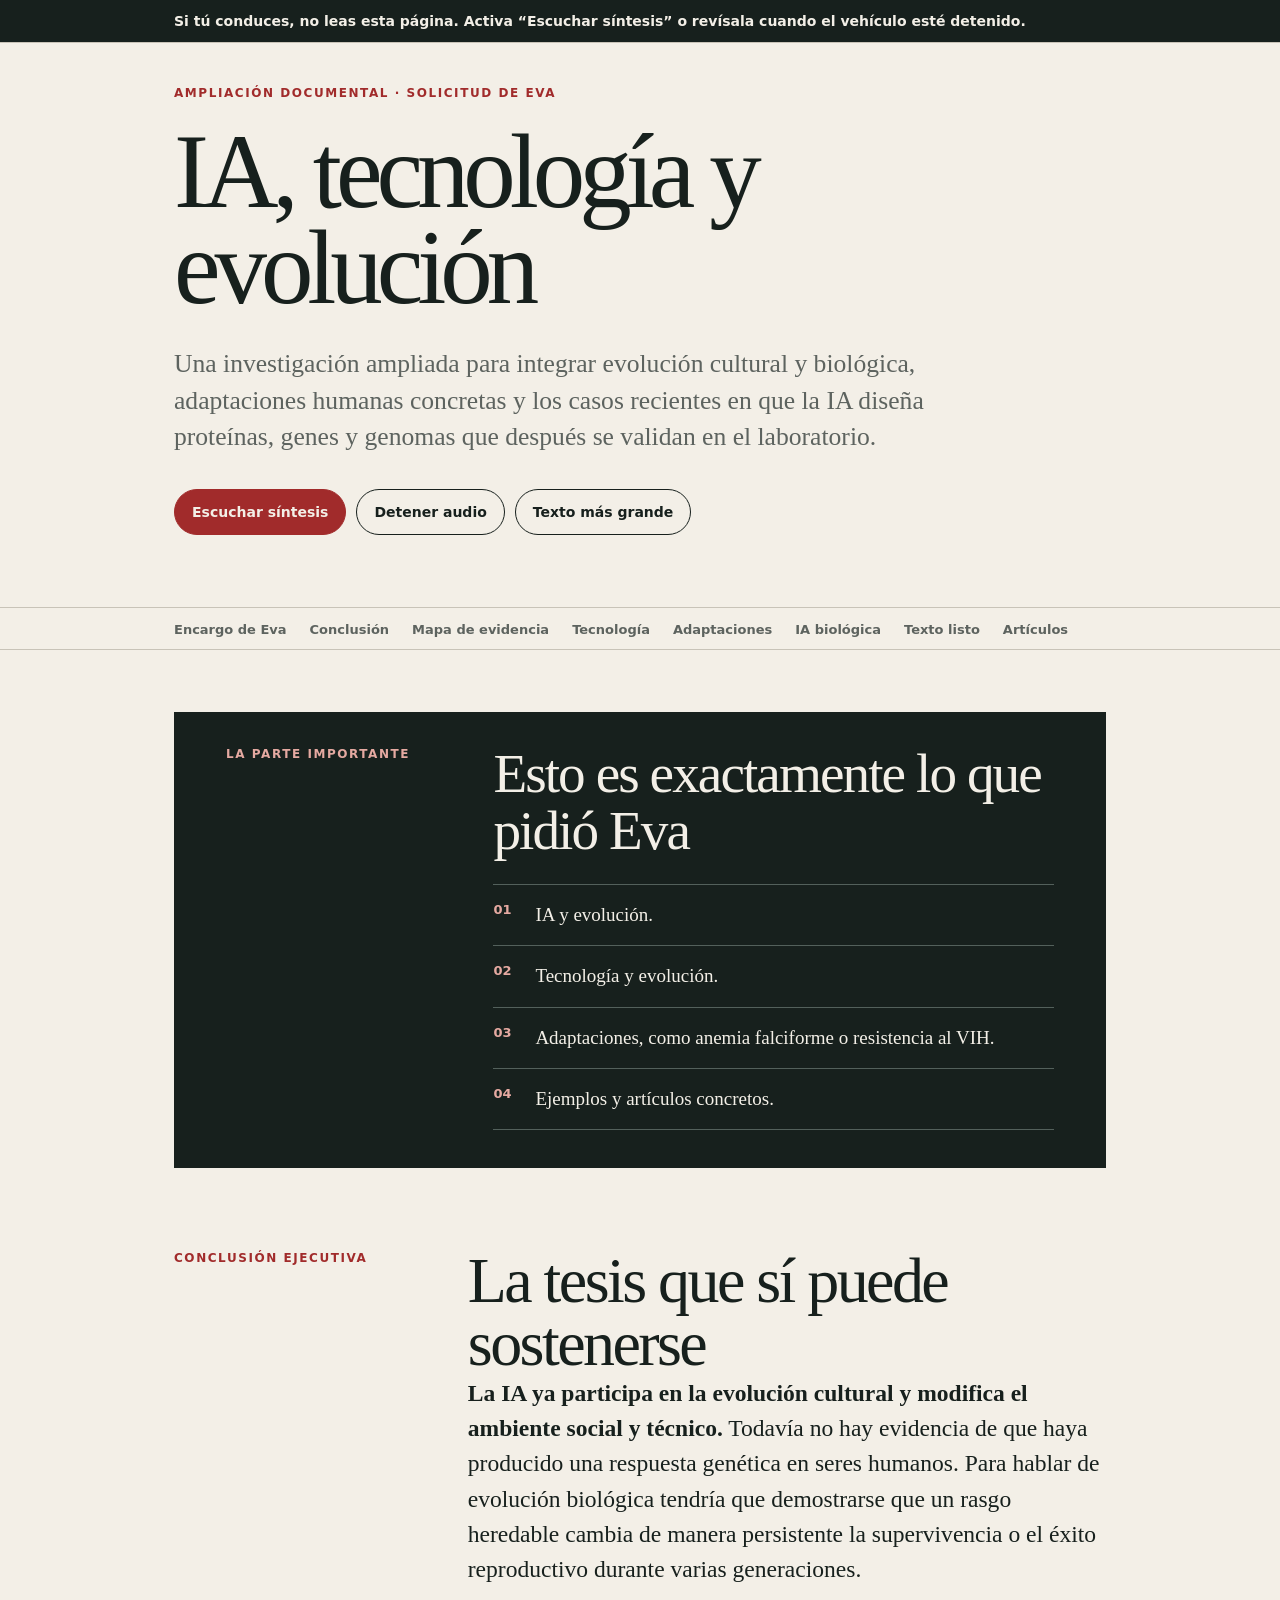
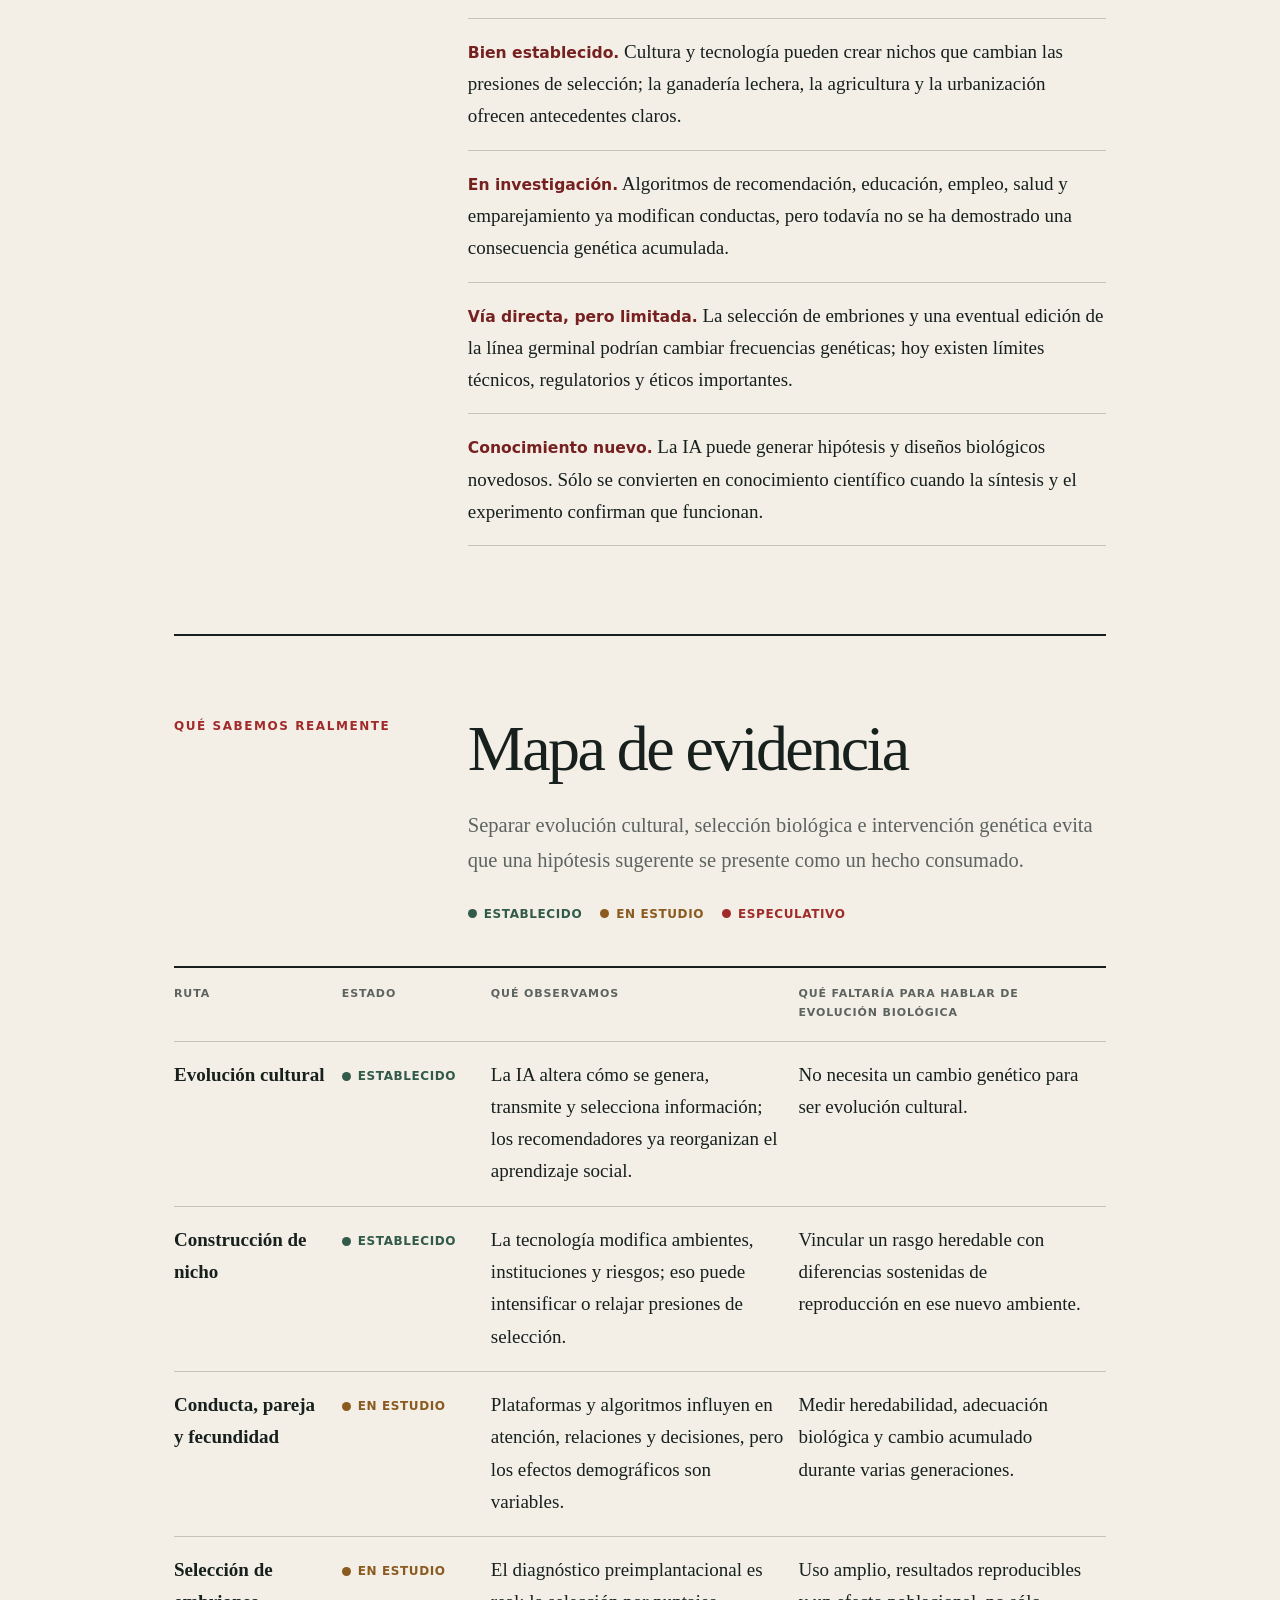
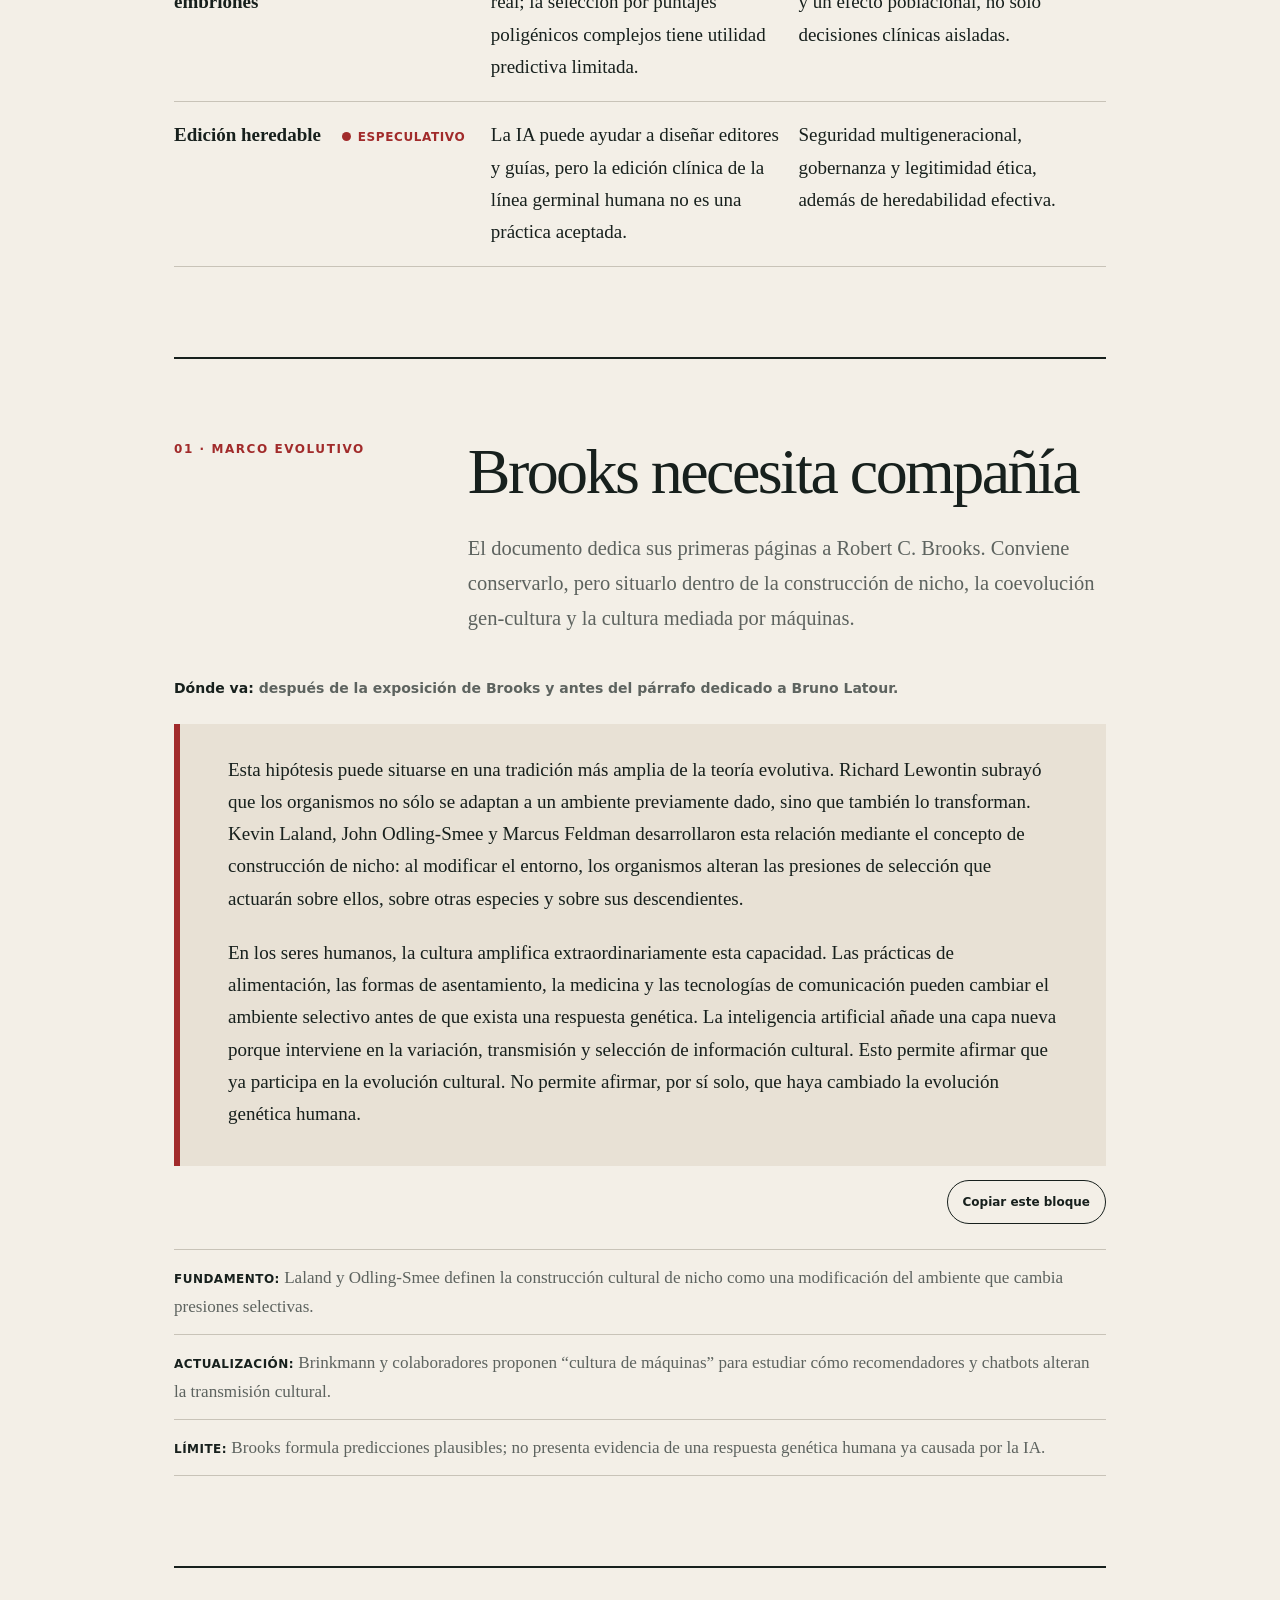
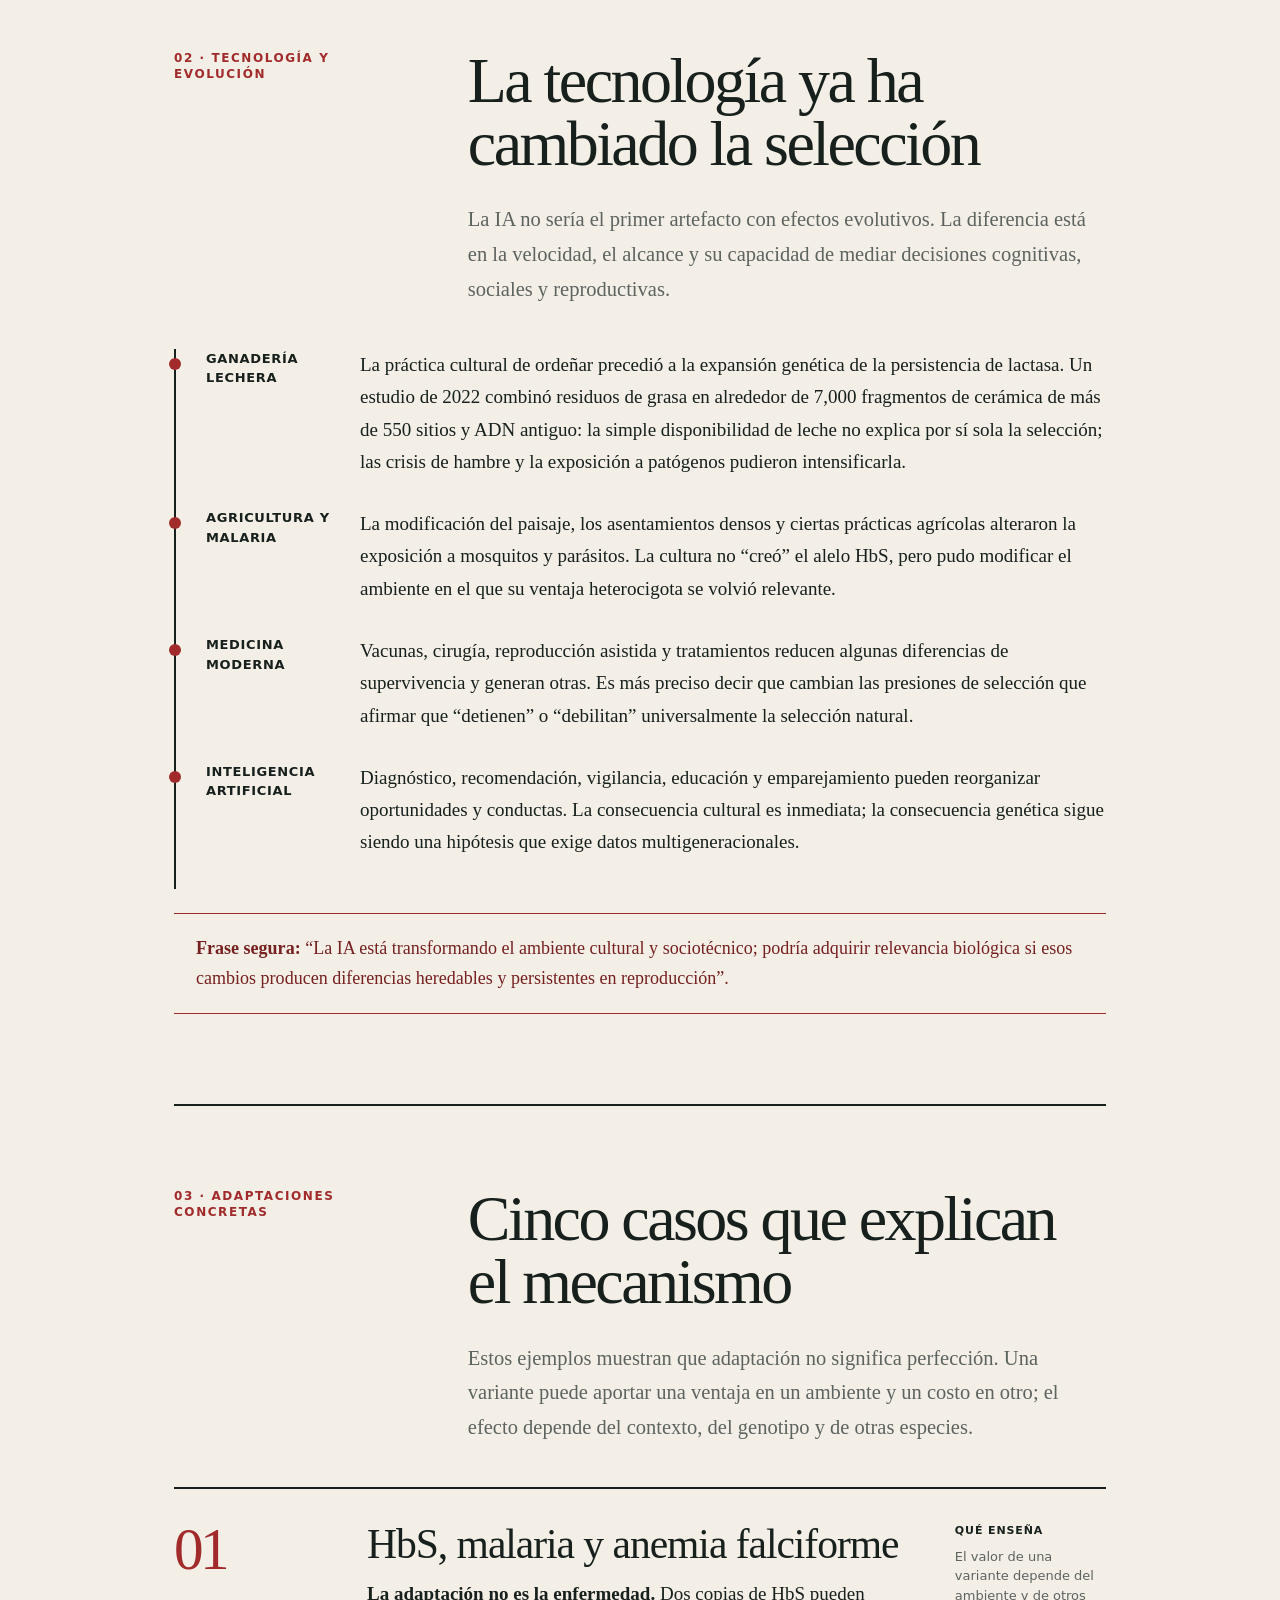
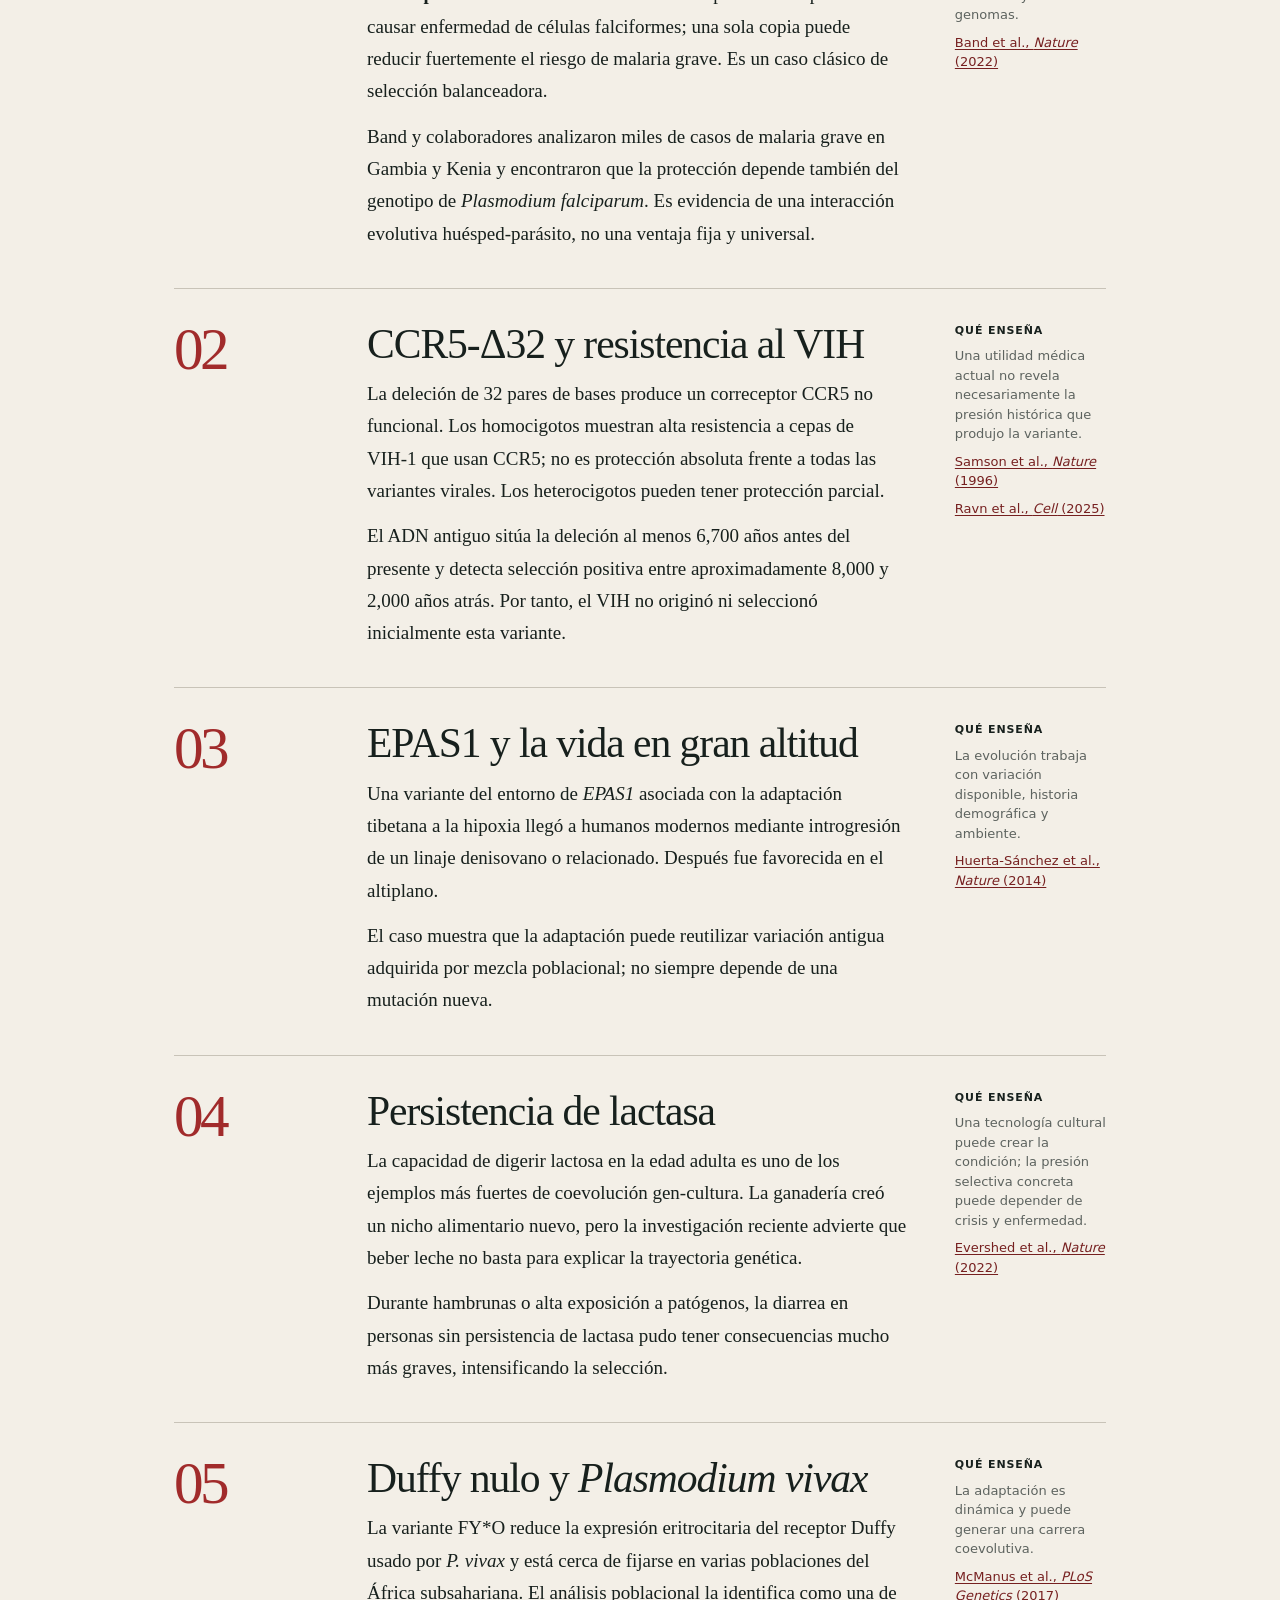
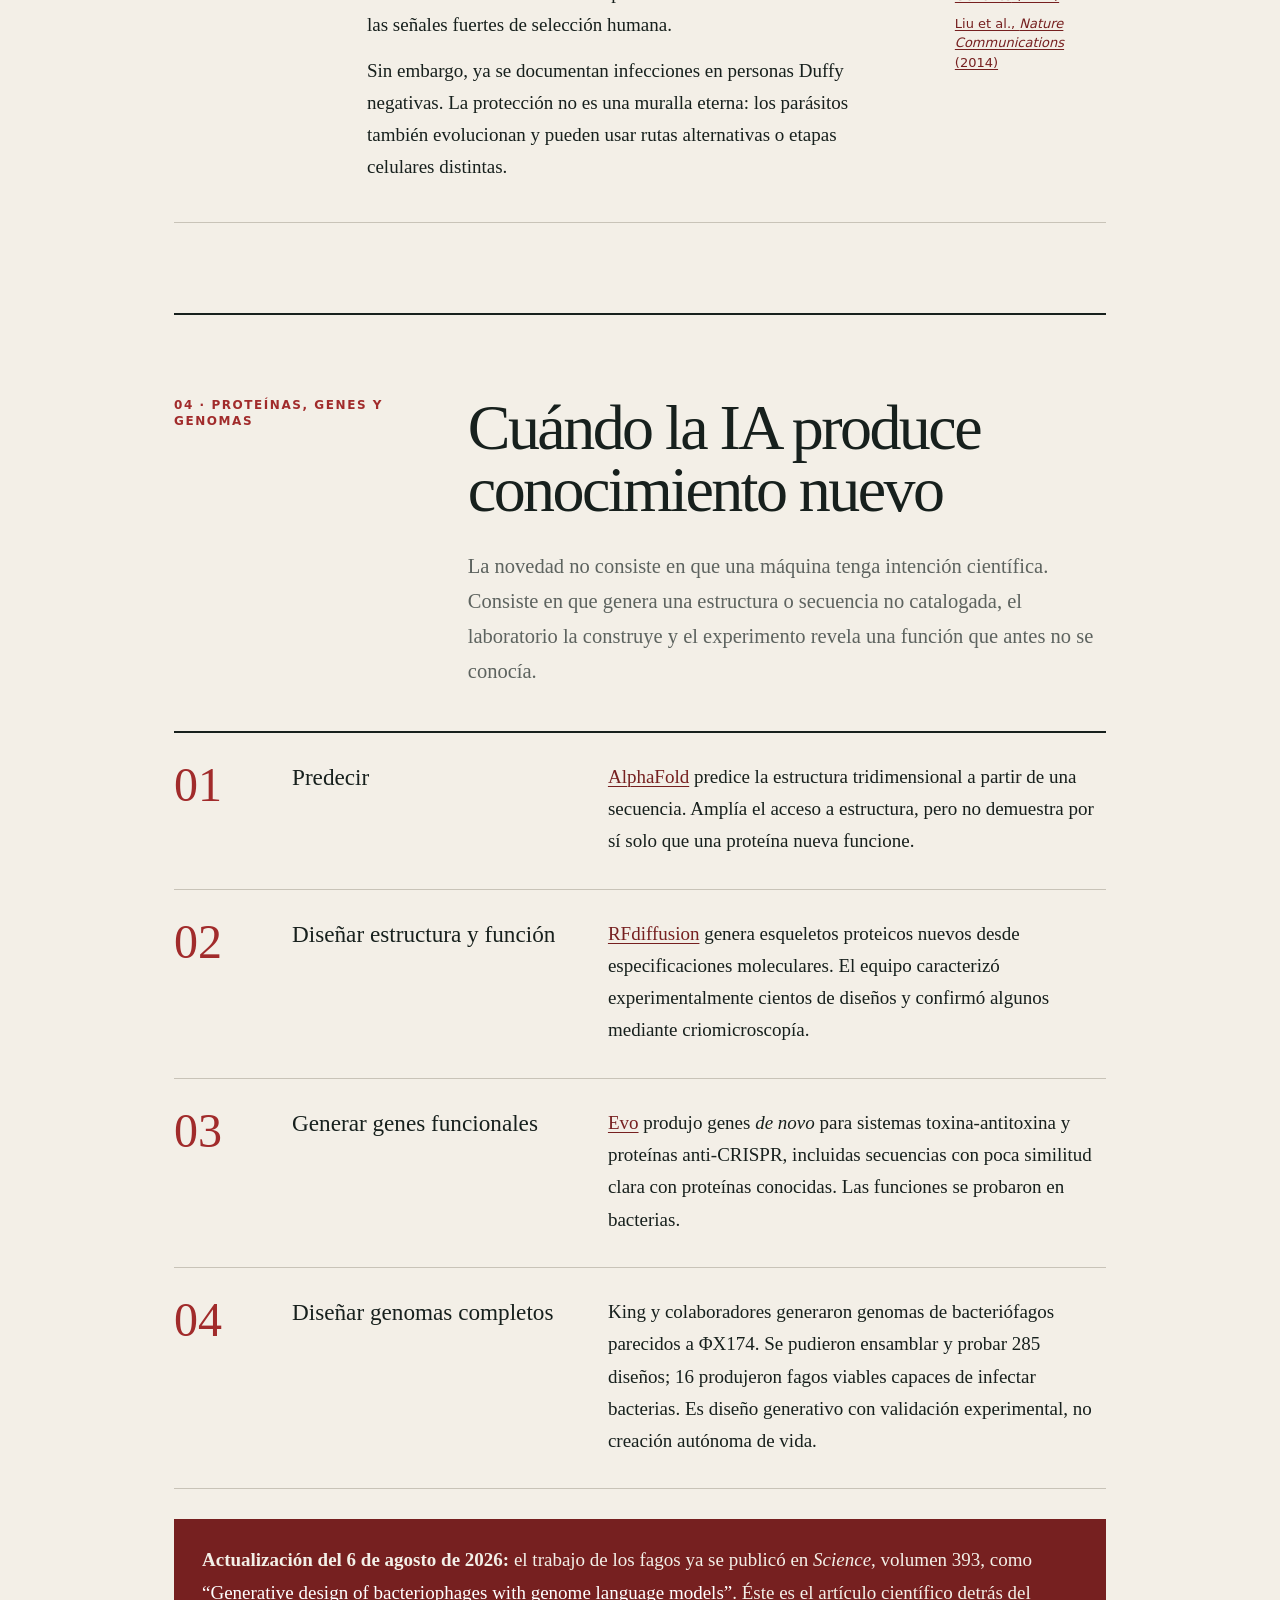
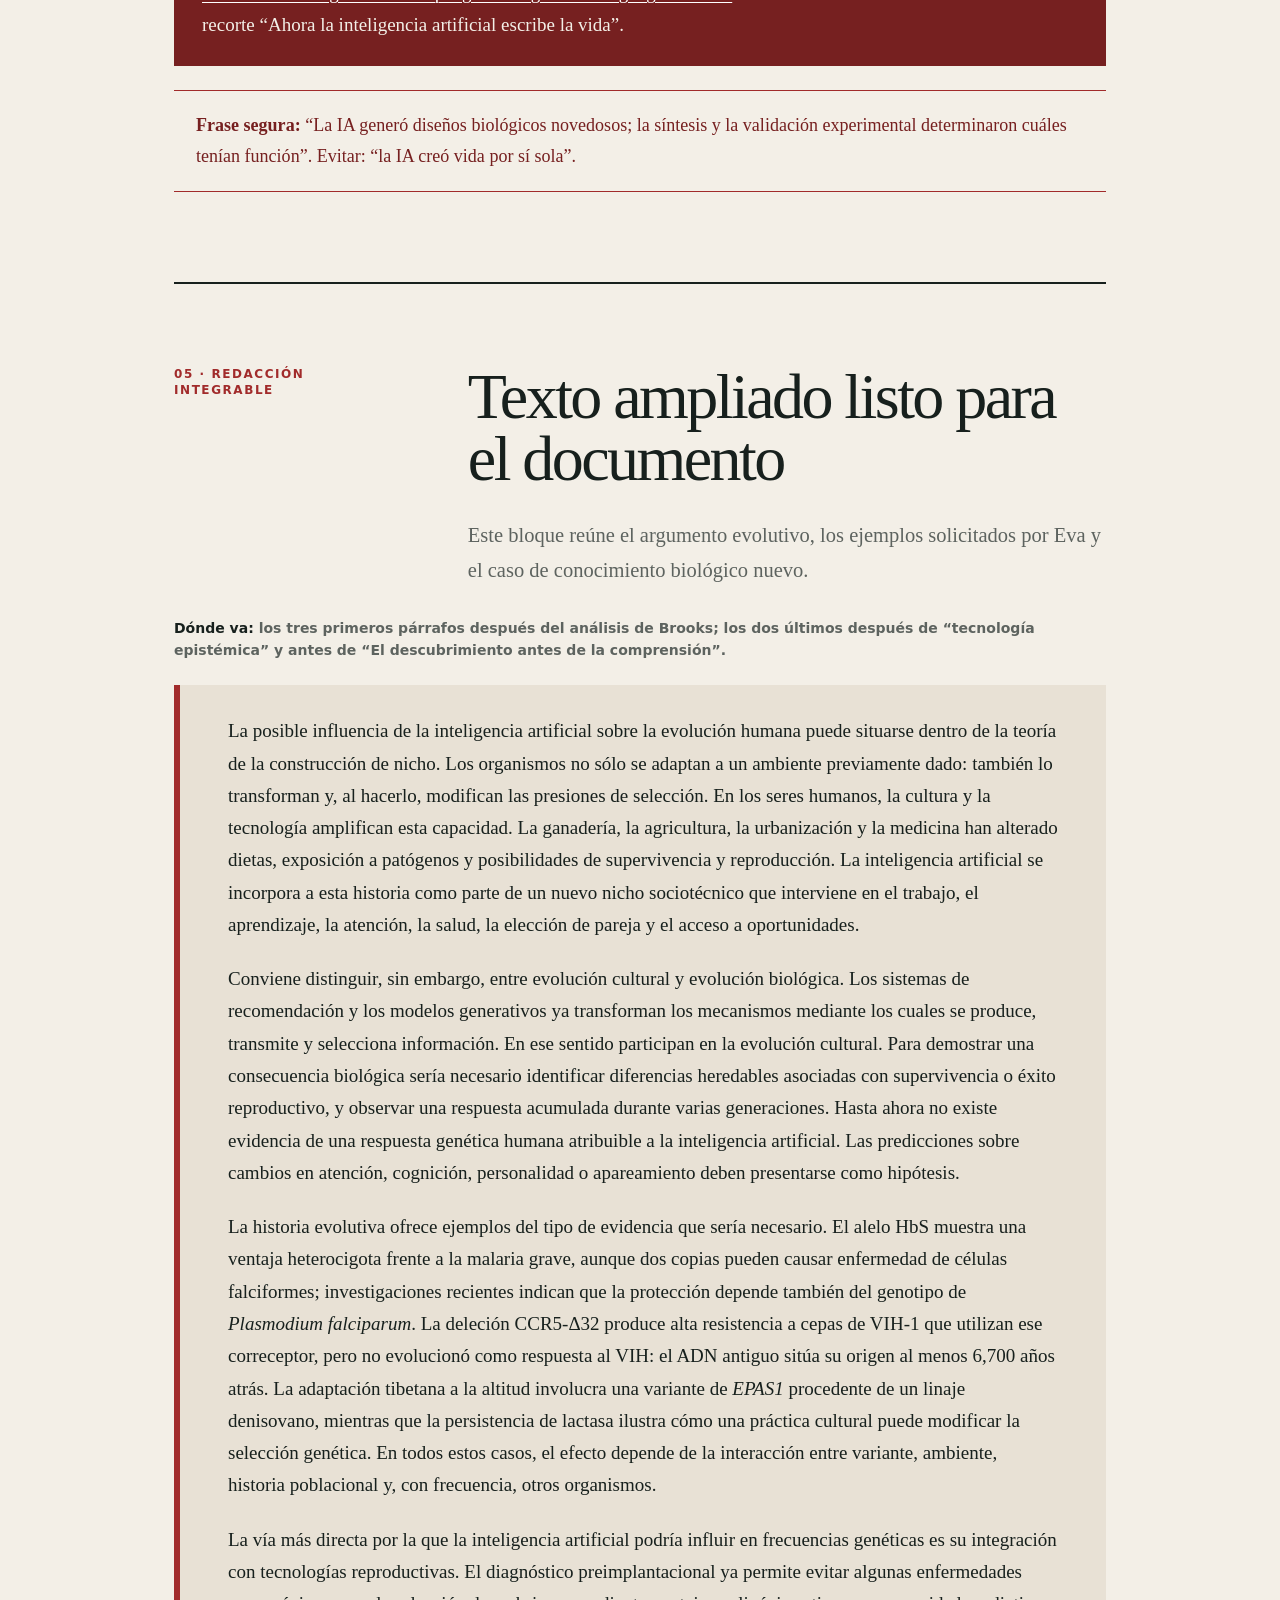
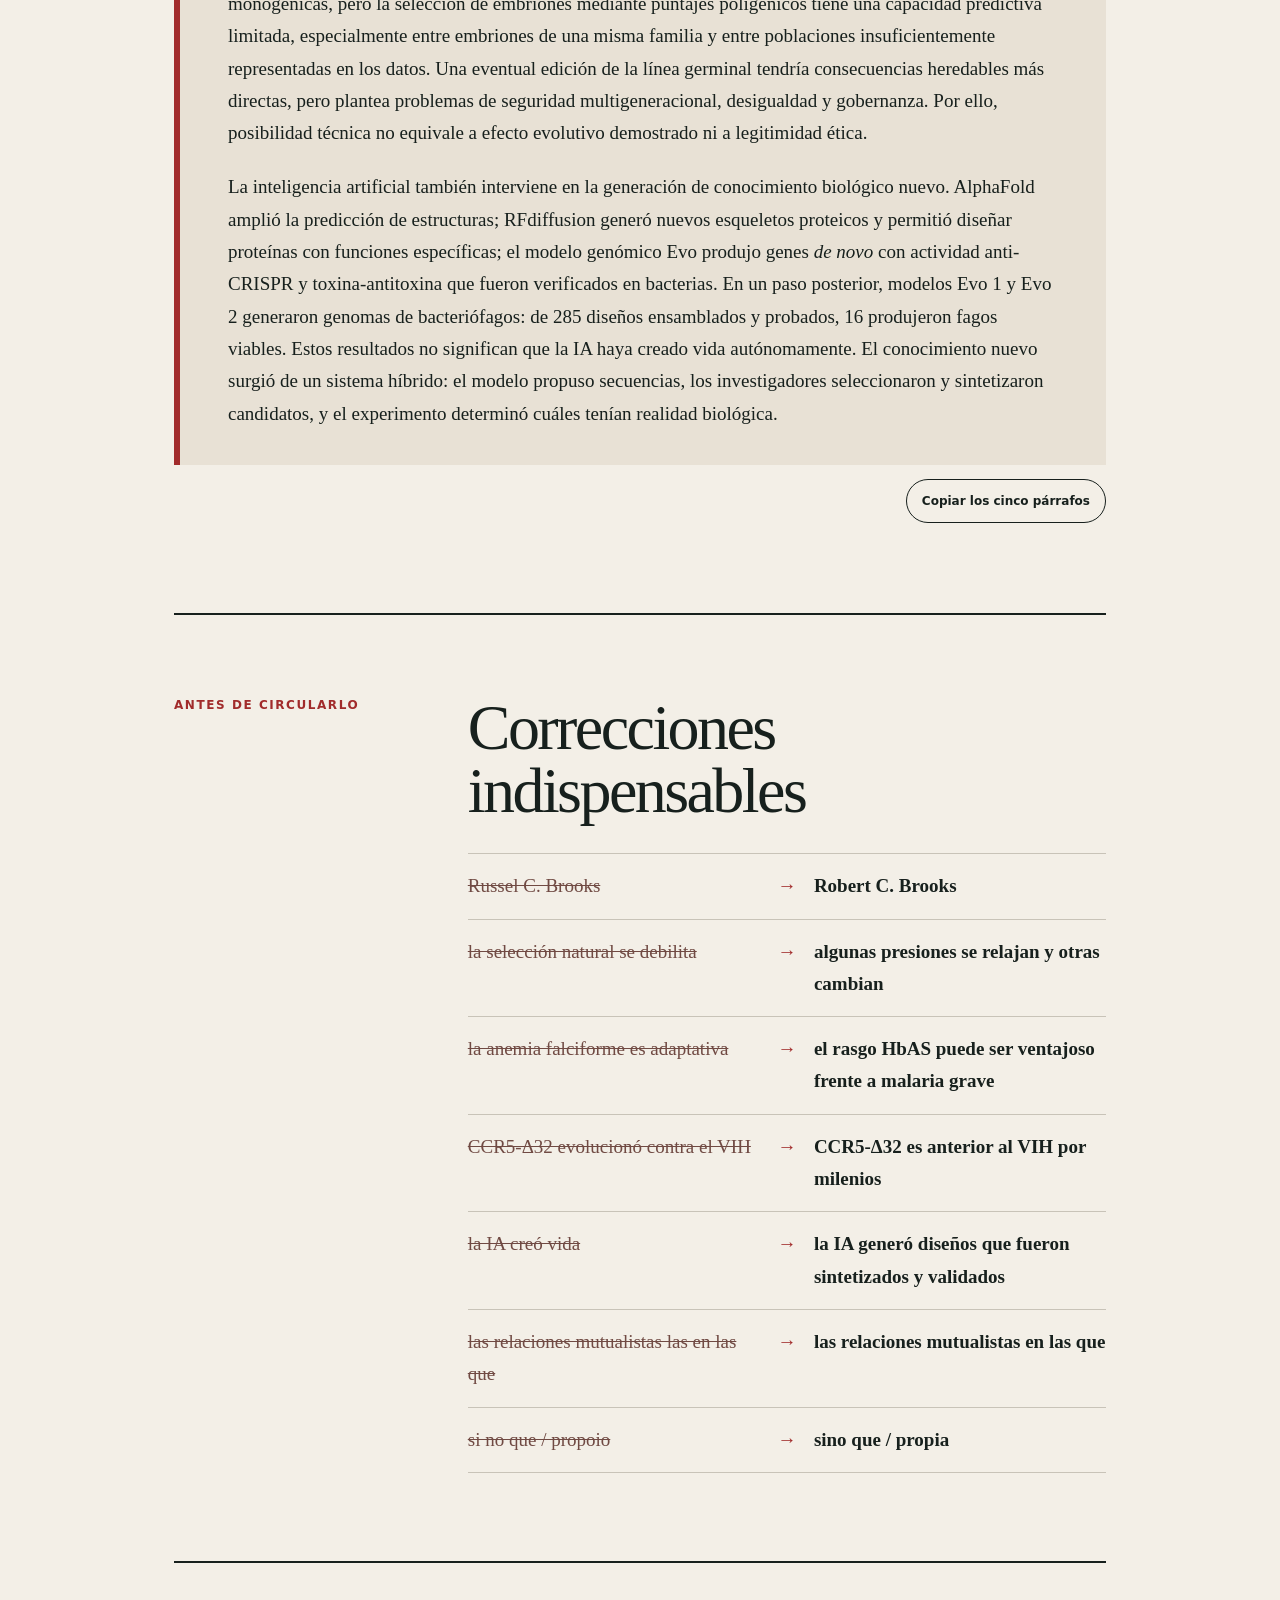
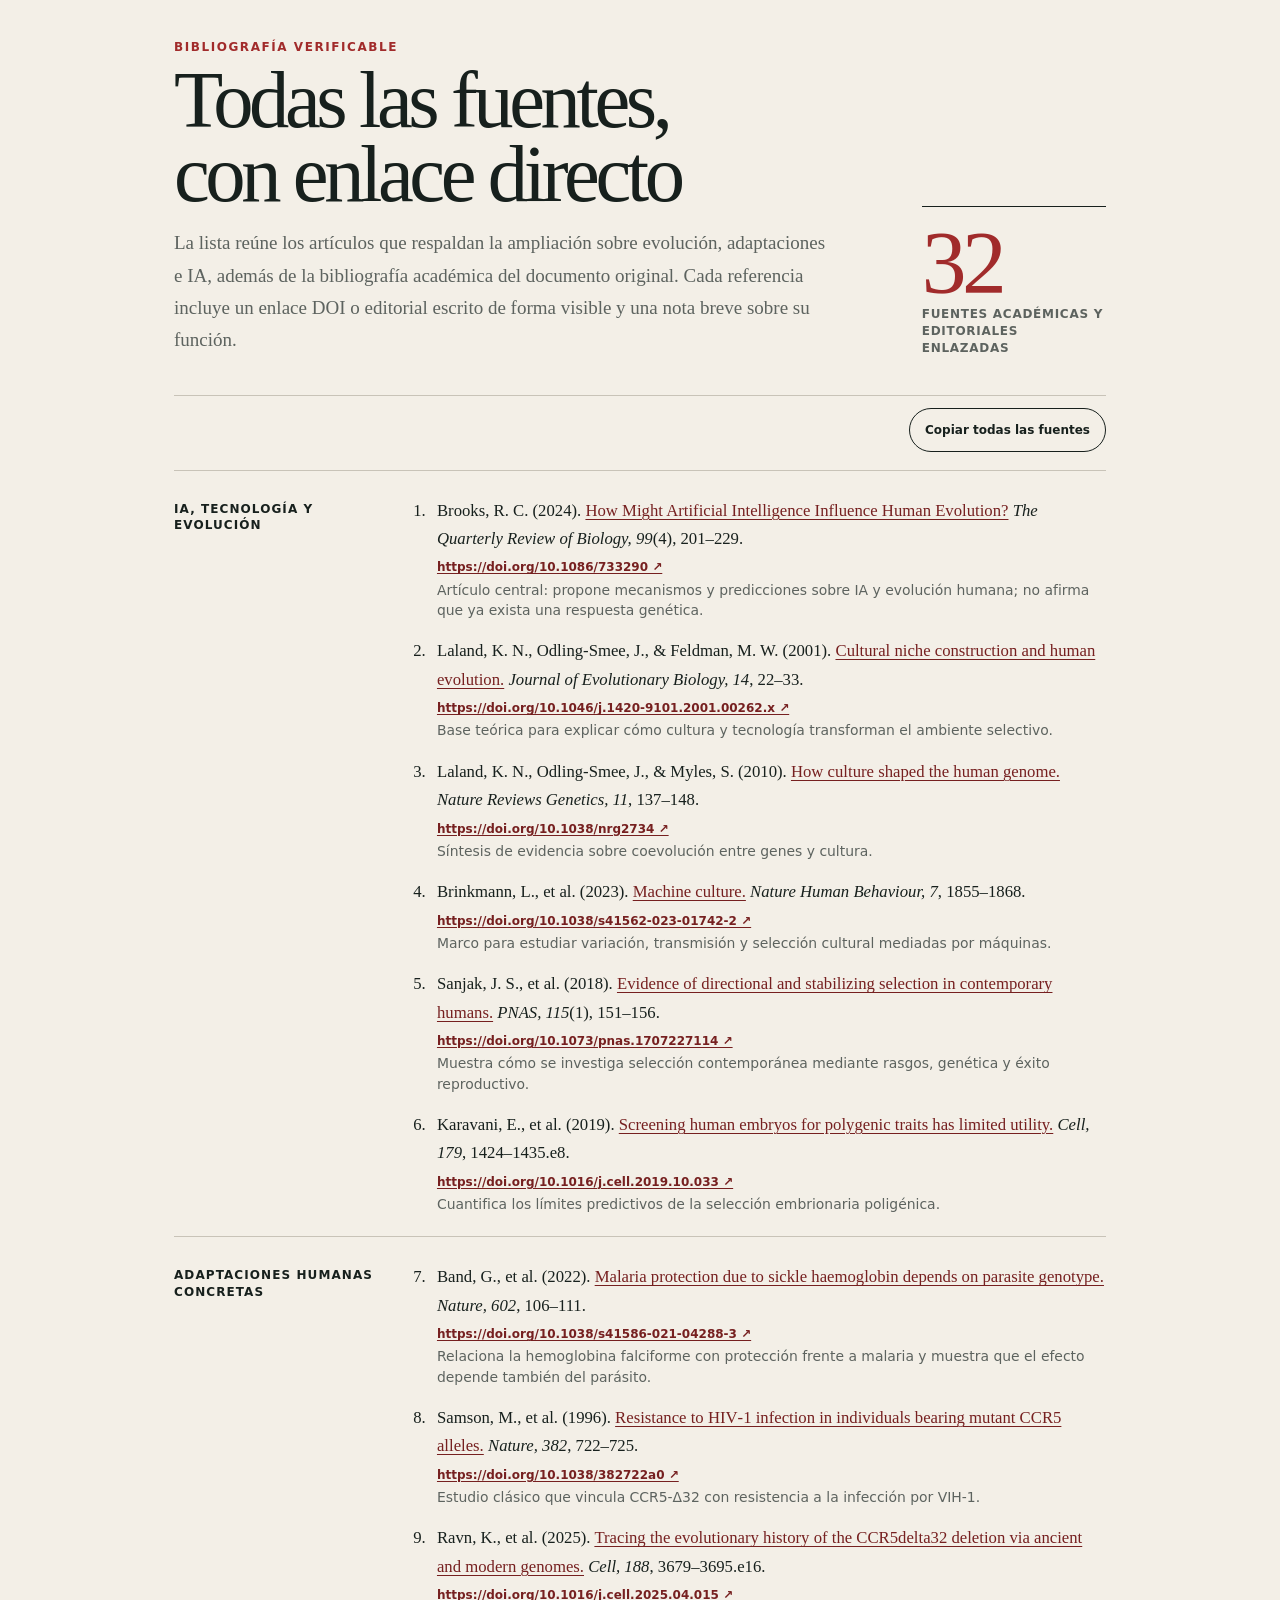
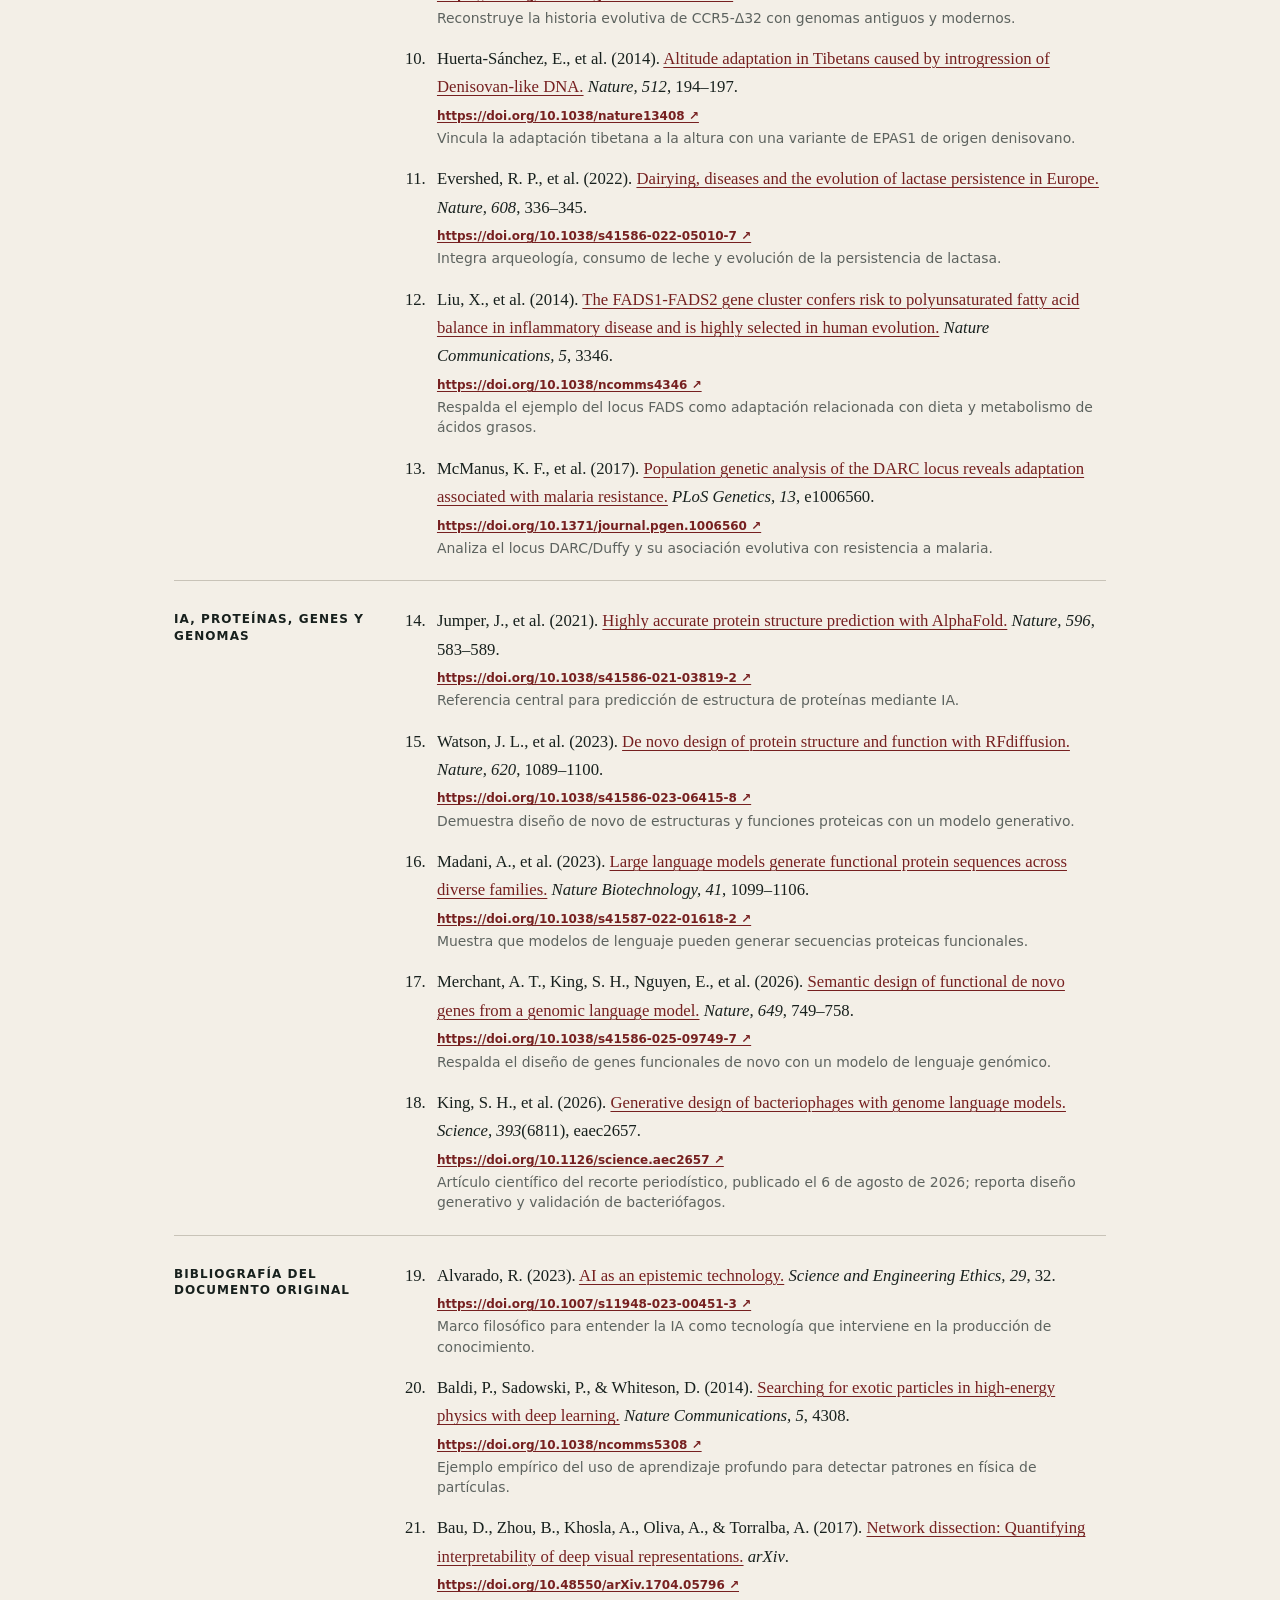
==== commit d89f67b3: "Add complete linked bibliography to IA evolution page" ====
--- a/docs/ia-evolucion/index.html
+++ b/docs/ia-evolucion/index.html
@@ -544,27 +544,55 @@
     .arrow { color: var(--accent); text-align: center; }
     .right { font-weight: 700; }
 
-    details {
-      padding: 25px 0 30px;
+    .sources-section {
+      padding: 76px 0 58px;
       border-block: 2px solid var(--ink);
     }
 
-    summary {
+    .sources-head {
+      display: grid;
+      grid-template-columns: minmax(0, 1fr) minmax(180px, .28fr);
+      gap: clamp(28px, 7vw, 90px);
+      align-items: end;
+      padding-bottom: 38px;
+    }
+
+    .sources-head h2 {
+      max-width: 760px;
+      margin: 8px 0 16px;
+      font-size: clamp(2.4rem, 6.3vw, 5.8rem);
+      font-weight: 500;
+      line-height: .92;
+      letter-spacing: -.055em;
+    }
+
+    .sources-intro { max-width: 670px; margin: 0; color: var(--muted); }
+
+    .source-count {
+      padding-top: 15px;
+      border-top: 1px solid var(--ink);
+      color: var(--muted);
+      font: 750 12px/1.4 system-ui, -apple-system, "Segoe UI", sans-serif;
+      letter-spacing: .06em;
+      text-transform: uppercase;
+    }
+
+    .source-count strong {
+      display: block;
+      margin-bottom: 4px;
+      color: var(--accent);
+      font: 500 clamp(3.3rem, 7vw, 5.8rem)/.9 Georgia, "Times New Roman", serif;
+      letter-spacing: -.05em;
+    }
+
+    .sources-tools {
       display: flex;
-      justify-content: space-between;
-      align-items: center;
-      min-height: 52px;
-      cursor: pointer;
-      color: var(--ink);
-      font-size: 17px;
-      font-weight: 800;
-      letter-spacing: .02em;
-      list-style: none;
-    }
-
-    summary::-webkit-details-marker { display: none; }
-    summary::after { color: var(--accent); font-size: 25px; content: "+"; }
-    details[open] summary::after { content: "−"; }
+      justify-content: flex-end;
+      padding: 12px 0 18px;
+      border-top: 1px solid var(--line);
+    }
+
+    .sources-tools button { min-height: 44px; padding-inline: 15px; font-size: 12px; }
 
     .reference-group {
       display: grid;
@@ -588,6 +616,16 @@
     }
 
     .references li { margin-bottom: 17px; padding-left: 7px; }
+
+    .source-link {
+      display: block;
+      width: fit-content;
+      max-width: 100%;
+      margin-top: 6px;
+      color: var(--accent-dark);
+      font: 720 12px/1.45 system-ui, -apple-system, "Segoe UI", sans-serif;
+      overflow-wrap: anywhere;
+    }
 
     .references small {
       display: block;
@@ -643,6 +681,10 @@
       .knowledge-chain li::before { grid-row: 1 / span 2; font-size: 2.25rem; }
       .knowledge-chain p { grid-column: 2; }
       .history-line li { grid-template-columns: 1fr; gap: 5px; }
+      .sources-section { padding-block: 58px 48px; }
+      .sources-head { grid-template-columns: 1fr; gap: 24px; padding-bottom: 30px; }
+      .source-count { display: grid; grid-template-columns: 70px 1fr; gap: 14px; align-items: end; }
+      .source-count strong { margin: 0; font-size: 3.7rem; }
       .reference-group { grid-template-columns: 1fr; gap: 12px; }
       .edit-list li { grid-template-columns: 1fr; gap: 2px; }
       .arrow { width: 18px; text-align: left; transform: rotate(90deg); }
@@ -983,44 +1025,76 @@
       </div>
     </section>
 
-    <details id="referencias" open>
-      <summary>Artículos científicos concretos</summary>
-
-      <div class="reference-group">
-        <h3>IA y evolución</h3>
-        <ol class="references">
-          <li>Brooks, R. C. (2024). <a href="https://doi.org/10.1086/733290" target="_blank" rel="noopener">How Might Artificial Intelligence Influence Human Evolution?</a> <em>The Quarterly Review of Biology, 99</em>(4), 201–229.<small>Artículo central del documento; formula mecanismos y predicciones, no una respuesta genética ya observada.</small></li>
-          <li>Laland, K. N., Odling-Smee, J., &amp; Feldman, M. W. (2001). <a href="https://doi.org/10.1046/j.1420-9101.2001.00262.x" target="_blank" rel="noopener">Cultural niche construction and human evolution.</a> <em>Journal of Evolutionary Biology, 14</em>, 22–33.<small>Base teórica para explicar cómo cultura y tecnología modifican ambientes selectivos.</small></li>
-          <li>Laland, K. N., Odling-Smee, J., &amp; Myles, S. (2010). <a href="https://doi.org/10.1038/nrg2734" target="_blank" rel="noopener">How culture shaped the human genome.</a> <em>Nature Reviews Genetics, 11</em>, 137–148.<small>Síntesis de evidencia sobre coevolución gen-cultura.</small></li>
-          <li>Brinkmann, L., et al. (2023). <a href="https://doi.org/10.1038/s41562-023-01742-2" target="_blank" rel="noopener">Machine culture.</a> <em>Nature Human Behaviour, 7</em>, 1855–1868.<small>Marco para variación, transmisión y selección cultural mediadas por máquinas.</small></li>
-          <li>Sanjak, J. S., et al. (2018). <a href="https://doi.org/10.1073/pnas.1707227114" target="_blank" rel="noopener">Evidence of directional and stabilizing selection in contemporary humans.</a> <em>PNAS, 115</em>(1), 151–156.<small>Muestra cómo se estudia selección actual mediante rasgos, genética y éxito reproductivo.</small></li>
-          <li>Karavani, E., et al. (2019). <a href="https://doi.org/10.1016/j.cell.2019.10.033" target="_blank" rel="noopener">Screening human embryos for polygenic traits has limited utility.</a> <em>Cell, 179</em>, 1424–1435.e8.<small>Cuantifica límites predictivos de la selección embrionaria poligénica.</small></li>
-        </ol>
-      </div>
-
-      <div class="reference-group">
-        <h3>Adaptaciones humanas</h3>
-        <ol class="references">
-          <li>Band, G., et al. (2022). <a href="https://doi.org/10.1038/s41586-021-04288-3" target="_blank" rel="noopener">Malaria protection due to sickle haemoglobin depends on parasite genotype.</a> <em>Nature, 602</em>, 106–111.</li>
-          <li>Samson, M., et al. (1996). <a href="https://doi.org/10.1038/382722a0" target="_blank" rel="noopener">Resistance to HIV‑1 infection in individuals bearing mutant CCR5 alleles.</a> <em>Nature, 382</em>, 722–725.</li>
-          <li>Ravn, K., et al. (2025). <a href="https://doi.org/10.1016/j.cell.2025.04.015" target="_blank" rel="noopener">Tracing the evolutionary history of the CCR5delta32 deletion via ancient and modern genomes.</a> <em>Cell, 188</em>, 3679–3695.e16.</li>
-          <li>Huerta-Sánchez, E., et al. (2014). <a href="https://doi.org/10.1038/nature13408" target="_blank" rel="noopener">Altitude adaptation in Tibetans caused by introgression of Denisovan-like DNA.</a> <em>Nature, 512</em>, 194–197.</li>
-          <li>Evershed, R. P., et al. (2022). <a href="https://doi.org/10.1038/s41586-022-05010-7" target="_blank" rel="noopener">Dairying, diseases and the evolution of lactase persistence in Europe.</a> <em>Nature, 608</em>, 336–345.</li>
-          <li>McManus, K. F., et al. (2017). <a href="https://doi.org/10.1371/journal.pgen.1006560" target="_blank" rel="noopener">Population genetic analysis of the DARC locus reveals adaptation associated with malaria resistance.</a> <em>PLoS Genetics, 13</em>, e1006560.</li>
-        </ol>
-      </div>
-
-      <div class="reference-group">
-        <h3>IA y biología nueva</h3>
-        <ol class="references">
-          <li>Jumper, J., et al. (2021). <a href="https://doi.org/10.1038/s41586-021-03819-2" target="_blank" rel="noopener">Highly accurate protein structure prediction with AlphaFold.</a> <em>Nature, 596</em>, 583–589.</li>
-          <li>Watson, J. L., et al. (2023). <a href="https://doi.org/10.1038/s41586-023-06415-8" target="_blank" rel="noopener">De novo design of protein structure and function with RFdiffusion.</a> <em>Nature, 620</em>, 1089–1100.</li>
-          <li>Madani, A., et al. (2023). <a href="https://doi.org/10.1038/s41587-022-01618-2" target="_blank" rel="noopener">Large language models generate functional protein sequences across diverse families.</a> <em>Nature Biotechnology, 41</em>, 1099–1106.</li>
-          <li>Merchant, A. T., King, S. H., Nguyen, E., et al. (2026). <a href="https://doi.org/10.1038/s41586-025-09749-7" target="_blank" rel="noopener">Semantic design of functional de novo genes from a genomic language model.</a> <em>Nature, 649</em>, 749–758.</li>
-          <li>King, S. H., et al. (2026). <a href="https://doi.org/10.1126/science.aec2657" target="_blank" rel="noopener">Generative design of bacteriophages with genome language models.</a> <em>Science, 393</em>(6811), eaec2657.<small>Publicado el 6 de agosto de 2026; artículo científico del recorte periodístico.</small></li>
-        </ol>
-      </div>
-    </details>
+    <section class="sources-section" id="referencias">
+      <div class="sources-head">
+        <div>
+          <p class="section-label">Bibliografía verificable</p>
+          <h2>Todas las fuentes,<br>con enlace directo</h2>
+          <p class="sources-intro">La lista reúne los artículos que respaldan la ampliación sobre evolución, adaptaciones e IA, además de la bibliografía académica del documento original. Cada referencia incluye un enlace DOI o editorial escrito de forma visible y una nota breve sobre su función.</p>
+        </div>
+        <div class="source-count"><strong>32</strong><span>fuentes académicas y editoriales enlazadas</span></div>
+      </div>
+
+      <div class="sources-tools"><button type="button" data-copy="fuentes-completas">Copiar todas las fuentes</button></div>
+
+      <div id="fuentes-completas">
+        <div class="reference-group">
+          <h3>IA, tecnología y evolución</h3>
+          <ol class="references">
+            <li>Brooks, R. C. (2024). <a href="https://doi.org/10.1086/733290" target="_blank" rel="noopener">How Might Artificial Intelligence Influence Human Evolution?</a> <em>The Quarterly Review of Biology, 99</em>(4), 201–229.<a class="source-link" href="https://doi.org/10.1086/733290" target="_blank" rel="noopener">https://doi.org/10.1086/733290 ↗</a><small>Artículo central: propone mecanismos y predicciones sobre IA y evolución humana; no afirma que ya exista una respuesta genética.</small></li>
+            <li>Laland, K. N., Odling-Smee, J., &amp; Feldman, M. W. (2001). <a href="https://doi.org/10.1046/j.1420-9101.2001.00262.x" target="_blank" rel="noopener">Cultural niche construction and human evolution.</a> <em>Journal of Evolutionary Biology, 14</em>, 22–33.<a class="source-link" href="https://doi.org/10.1046/j.1420-9101.2001.00262.x" target="_blank" rel="noopener">https://doi.org/10.1046/j.1420-9101.2001.00262.x ↗</a><small>Base teórica para explicar cómo cultura y tecnología transforman el ambiente selectivo.</small></li>
+            <li>Laland, K. N., Odling-Smee, J., &amp; Myles, S. (2010). <a href="https://doi.org/10.1038/nrg2734" target="_blank" rel="noopener">How culture shaped the human genome.</a> <em>Nature Reviews Genetics, 11</em>, 137–148.<a class="source-link" href="https://doi.org/10.1038/nrg2734" target="_blank" rel="noopener">https://doi.org/10.1038/nrg2734 ↗</a><small>Síntesis de evidencia sobre coevolución entre genes y cultura.</small></li>
+            <li>Brinkmann, L., et al. (2023). <a href="https://doi.org/10.1038/s41562-023-01742-2" target="_blank" rel="noopener">Machine culture.</a> <em>Nature Human Behaviour, 7</em>, 1855–1868.<a class="source-link" href="https://doi.org/10.1038/s41562-023-01742-2" target="_blank" rel="noopener">https://doi.org/10.1038/s41562-023-01742-2 ↗</a><small>Marco para estudiar variación, transmisión y selección cultural mediadas por máquinas.</small></li>
+            <li>Sanjak, J. S., et al. (2018). <a href="https://doi.org/10.1073/pnas.1707227114" target="_blank" rel="noopener">Evidence of directional and stabilizing selection in contemporary humans.</a> <em>PNAS, 115</em>(1), 151–156.<a class="source-link" href="https://doi.org/10.1073/pnas.1707227114" target="_blank" rel="noopener">https://doi.org/10.1073/pnas.1707227114 ↗</a><small>Muestra cómo se investiga selección contemporánea mediante rasgos, genética y éxito reproductivo.</small></li>
+            <li>Karavani, E., et al. (2019). <a href="https://doi.org/10.1016/j.cell.2019.10.033" target="_blank" rel="noopener">Screening human embryos for polygenic traits has limited utility.</a> <em>Cell, 179</em>, 1424–1435.e8.<a class="source-link" href="https://doi.org/10.1016/j.cell.2019.10.033" target="_blank" rel="noopener">https://doi.org/10.1016/j.cell.2019.10.033 ↗</a><small>Cuantifica los límites predictivos de la selección embrionaria poligénica.</small></li>
+          </ol>
+        </div>
+
+        <div class="reference-group">
+          <h3>Adaptaciones humanas concretas</h3>
+          <ol class="references" start="7">
+            <li>Band, G., et al. (2022). <a href="https://doi.org/10.1038/s41586-021-04288-3" target="_blank" rel="noopener">Malaria protection due to sickle haemoglobin depends on parasite genotype.</a> <em>Nature, 602</em>, 106–111.<a class="source-link" href="https://doi.org/10.1038/s41586-021-04288-3" target="_blank" rel="noopener">https://doi.org/10.1038/s41586-021-04288-3 ↗</a><small>Relaciona la hemoglobina falciforme con protección frente a malaria y muestra que el efecto depende también del parásito.</small></li>
+            <li>Samson, M., et al. (1996). <a href="https://doi.org/10.1038/382722a0" target="_blank" rel="noopener">Resistance to HIV‑1 infection in individuals bearing mutant CCR5 alleles.</a> <em>Nature, 382</em>, 722–725.<a class="source-link" href="https://doi.org/10.1038/382722a0" target="_blank" rel="noopener">https://doi.org/10.1038/382722a0 ↗</a><small>Estudio clásico que vincula CCR5‑Δ32 con resistencia a la infección por VIH‑1.</small></li>
+            <li>Ravn, K., et al. (2025). <a href="https://doi.org/10.1016/j.cell.2025.04.015" target="_blank" rel="noopener">Tracing the evolutionary history of the CCR5delta32 deletion via ancient and modern genomes.</a> <em>Cell, 188</em>, 3679–3695.e16.<a class="source-link" href="https://doi.org/10.1016/j.cell.2025.04.015" target="_blank" rel="noopener">https://doi.org/10.1016/j.cell.2025.04.015 ↗</a><small>Reconstruye la historia evolutiva de CCR5‑Δ32 con genomas antiguos y modernos.</small></li>
+            <li>Huerta-Sánchez, E., et al. (2014). <a href="https://doi.org/10.1038/nature13408" target="_blank" rel="noopener">Altitude adaptation in Tibetans caused by introgression of Denisovan-like DNA.</a> <em>Nature, 512</em>, 194–197.<a class="source-link" href="https://doi.org/10.1038/nature13408" target="_blank" rel="noopener">https://doi.org/10.1038/nature13408 ↗</a><small>Vincula la adaptación tibetana a la altura con una variante de EPAS1 de origen denisovano.</small></li>
+            <li>Evershed, R. P., et al. (2022). <a href="https://doi.org/10.1038/s41586-022-05010-7" target="_blank" rel="noopener">Dairying, diseases and the evolution of lactase persistence in Europe.</a> <em>Nature, 608</em>, 336–345.<a class="source-link" href="https://doi.org/10.1038/s41586-022-05010-7" target="_blank" rel="noopener">https://doi.org/10.1038/s41586-022-05010-7 ↗</a><small>Integra arqueología, consumo de leche y evolución de la persistencia de lactasa.</small></li>
+            <li>Liu, X., et al. (2014). <a href="https://doi.org/10.1038/ncomms4346" target="_blank" rel="noopener">The FADS1-FADS2 gene cluster confers risk to polyunsaturated fatty acid balance in inflammatory disease and is highly selected in human evolution.</a> <em>Nature Communications, 5</em>, 3346.<a class="source-link" href="https://doi.org/10.1038/ncomms4346" target="_blank" rel="noopener">https://doi.org/10.1038/ncomms4346 ↗</a><small>Respalda el ejemplo del locus FADS como adaptación relacionada con dieta y metabolismo de ácidos grasos.</small></li>
+            <li>McManus, K. F., et al. (2017). <a href="https://doi.org/10.1371/journal.pgen.1006560" target="_blank" rel="noopener">Population genetic analysis of the DARC locus reveals adaptation associated with malaria resistance.</a> <em>PLoS Genetics, 13</em>, e1006560.<a class="source-link" href="https://doi.org/10.1371/journal.pgen.1006560" target="_blank" rel="noopener">https://doi.org/10.1371/journal.pgen.1006560 ↗</a><small>Analiza el locus DARC/Duffy y su asociación evolutiva con resistencia a malaria.</small></li>
+          </ol>
+        </div>
+
+        <div class="reference-group">
+          <h3>IA, proteínas, genes y genomas</h3>
+          <ol class="references" start="14">
+            <li>Jumper, J., et al. (2021). <a href="https://doi.org/10.1038/s41586-021-03819-2" target="_blank" rel="noopener">Highly accurate protein structure prediction with AlphaFold.</a> <em>Nature, 596</em>, 583–589.<a class="source-link" href="https://doi.org/10.1038/s41586-021-03819-2" target="_blank" rel="noopener">https://doi.org/10.1038/s41586-021-03819-2 ↗</a><small>Referencia central para predicción de estructura de proteínas mediante IA.</small></li>
+            <li>Watson, J. L., et al. (2023). <a href="https://doi.org/10.1038/s41586-023-06415-8" target="_blank" rel="noopener">De novo design of protein structure and function with RFdiffusion.</a> <em>Nature, 620</em>, 1089–1100.<a class="source-link" href="https://doi.org/10.1038/s41586-023-06415-8" target="_blank" rel="noopener">https://doi.org/10.1038/s41586-023-06415-8 ↗</a><small>Demuestra diseño de novo de estructuras y funciones proteicas con un modelo generativo.</small></li>
+            <li>Madani, A., et al. (2023). <a href="https://doi.org/10.1038/s41587-022-01618-2" target="_blank" rel="noopener">Large language models generate functional protein sequences across diverse families.</a> <em>Nature Biotechnology, 41</em>, 1099–1106.<a class="source-link" href="https://doi.org/10.1038/s41587-022-01618-2" target="_blank" rel="noopener">https://doi.org/10.1038/s41587-022-01618-2 ↗</a><small>Muestra que modelos de lenguaje pueden generar secuencias proteicas funcionales.</small></li>
+            <li>Merchant, A. T., King, S. H., Nguyen, E., et al. (2026). <a href="https://doi.org/10.1038/s41586-025-09749-7" target="_blank" rel="noopener">Semantic design of functional de novo genes from a genomic language model.</a> <em>Nature, 649</em>, 749–758.<a class="source-link" href="https://doi.org/10.1038/s41586-025-09749-7" target="_blank" rel="noopener">https://doi.org/10.1038/s41586-025-09749-7 ↗</a><small>Respalda el diseño de genes funcionales de novo con un modelo de lenguaje genómico.</small></li>
+            <li>King, S. H., et al. (2026). <a href="https://doi.org/10.1126/science.aec2657" target="_blank" rel="noopener">Generative design of bacteriophages with genome language models.</a> <em>Science, 393</em>(6811), eaec2657.<a class="source-link" href="https://doi.org/10.1126/science.aec2657" target="_blank" rel="noopener">https://doi.org/10.1126/science.aec2657 ↗</a><small>Artículo científico del recorte periodístico, publicado el 6 de agosto de 2026; reporta diseño generativo y validación de bacteriófagos.</small></li>
+          </ol>
+        </div>
+
+        <div class="reference-group">
+          <h3>Bibliografía del documento original</h3>
+          <ol class="references" start="19">
+            <li>Alvarado, R. (2023). <a href="https://doi.org/10.1007/s11948-023-00451-3" target="_blank" rel="noopener">AI as an epistemic technology.</a> <em>Science and Engineering Ethics, 29</em>, 32.<a class="source-link" href="https://doi.org/10.1007/s11948-023-00451-3" target="_blank" rel="noopener">https://doi.org/10.1007/s11948-023-00451-3 ↗</a><small>Marco filosófico para entender la IA como tecnología que interviene en la producción de conocimiento.</small></li>
+            <li>Baldi, P., Sadowski, P., &amp; Whiteson, D. (2014). <a href="https://doi.org/10.1038/ncomms5308" target="_blank" rel="noopener">Searching for exotic particles in high-energy physics with deep learning.</a> <em>Nature Communications, 5</em>, 4308.<a class="source-link" href="https://doi.org/10.1038/ncomms5308" target="_blank" rel="noopener">https://doi.org/10.1038/ncomms5308 ↗</a><small>Ejemplo empírico del uso de aprendizaje profundo para detectar patrones en física de partículas.</small></li>
+            <li>Bau, D., Zhou, B., Khosla, A., Oliva, A., &amp; Torralba, A. (2017). <a href="https://doi.org/10.48550/arXiv.1704.05796" target="_blank" rel="noopener">Network dissection: Quantifying interpretability of deep visual representations.</a> <em>arXiv</em>.<a class="source-link" href="https://doi.org/10.48550/arXiv.1704.05796" target="_blank" rel="noopener">https://doi.org/10.48550/arXiv.1704.05796 ↗</a><small>Método para cuantificar la interpretabilidad de representaciones internas en redes visuales.</small></li>
+            <li>Bau, D., Zhu, J.-Y., Strobelt, H., Zhou, B., Tenenbaum, J. B., Freeman, W. T., &amp; Torralba, A. (2018). <a href="https://doi.org/10.48550/arXiv.1811.10597" target="_blank" rel="noopener">GAN dissection: Visualizing and understanding generative adversarial networks.</a> <em>arXiv</em>.<a class="source-link" href="https://doi.org/10.48550/arXiv.1811.10597" target="_blank" rel="noopener">https://doi.org/10.48550/arXiv.1811.10597 ↗</a><small>Extiende la disección de redes a modelos generativos para analizar unidades y conceptos.</small></li>
+            <li>Boge, F. J. (2024). <a href="https://doi.org/10.1007/s11229-023-04440-8" target="_blank" rel="noopener">Functional concept proxies and the actually smart Hans problem: What’s special about deep neural networks in science.</a> <em>Synthese, 203</em>, 16.<a class="source-link" href="https://doi.org/10.1007/s11229-023-04440-8" target="_blank" rel="noopener">https://doi.org/10.1007/s11229-023-04440-8 ↗</a><small>Discute qué significa atribuir conceptos y comprensión a redes profundas usadas en ciencia.</small></li>
+            <li>Boge, F. J., &amp; de Regt, H. W. (2026). <a href="https://doi.org/10.1007/978-3-032-03083-2_19" target="_blank" rel="noopener">Machine learning discoveries and scientific understanding in particle physics: Problems and prospects.</a> En <em>Philosophy of Science for Machine Learning</em>, 403–434.<a class="source-link" href="https://doi.org/10.1007/978-3-032-03083-2_19" target="_blank" rel="noopener">https://doi.org/10.1007/978-3-032-03083-2_19 ↗</a><small>Analiza la relación entre descubrimientos con aprendizaje automático y comprensión científica.</small></li>
+            <li>Buckner, C. (2018). <a href="https://doi.org/10.1007/s11229-018-01949-1" target="_blank" rel="noopener">Empiricism without magic: Transformational abstraction in deep convolutional neural networks.</a> <em>Synthese, 195</em>(12), 5339–5372.<a class="source-link" href="https://doi.org/10.1007/s11229-018-01949-1" target="_blank" rel="noopener">https://doi.org/10.1007/s11229-018-01949-1 ↗</a><small>Explica cómo pueden surgir abstracciones útiles en redes profundas sin atribuirles facultades mágicas.</small></li>
+            <li>Buckner, C. (2020). <a href="https://doi.org/10.1038/s42256-020-00266-y" target="_blank" rel="noopener">Understanding adversarial examples requires a theory of artefacts for deep learning.</a> <em>Nature Machine Intelligence, 2</em>, 731–736.<a class="source-link" href="https://doi.org/10.1038/s42256-020-00266-y" target="_blank" rel="noopener">https://doi.org/10.1038/s42256-020-00266-y ↗</a><small>Problematiza qué revelan los ejemplos adversariales sobre los artefactos aprendidos por una red.</small></li>
+            <li>Chang, S., Cohen, T., &amp; Ostdiek, B. (2018). <a href="https://doi.org/10.1103/PhysRevD.97.056009" target="_blank" rel="noopener">What is the machine learning?</a> <em>Physical Review D, 97</em>(5), 056009.<a class="source-link" href="https://doi.org/10.1103/PhysRevD.97.056009" target="_blank" rel="noopener">https://doi.org/10.1103/PhysRevD.97.056009 ↗</a><small>Investiga qué propiedades físicas aprende un clasificador y cómo volverlas interpretables.</small></li>
+            <li>Chen, B., Huang, K., Raghupathi, S., Chandratreya, I., Du, Q., &amp; Lipson, H. (2022). <a href="https://doi.org/10.1038/s43588-022-00281-6" target="_blank" rel="noopener">Automated discovery of fundamental variables hidden in experimental data.</a> <em>Nature Computational Science, 2</em>, 433–442.<a class="source-link" href="https://doi.org/10.1038/s43588-022-00281-6" target="_blank" rel="noopener">https://doi.org/10.1038/s43588-022-00281-6 ↗</a><small>Ejemplo de IA para descubrir variables fundamentales ocultas en datos experimentales.</small></li>
+            <li>Humphreys, P. (2009). <a href="https://doi.org/10.1007/s11229-008-9435-2" target="_blank" rel="noopener">The philosophical novelty of computer simulation methods.</a> <em>Synthese, 169</em>(3), 615–626.<a class="source-link" href="https://doi.org/10.1007/s11229-008-9435-2" target="_blank" rel="noopener">https://doi.org/10.1007/s11229-008-9435-2 ↗</a><small>Examina la novedad epistemológica de métodos computacionales que superan la comprensión humana directa.</small></li>
+            <li>Iten, R., Metger, T., Wilming, H., del Rio, L., &amp; Renner, R. (2020). <a href="https://doi.org/10.1103/PhysRevLett.124.010508" target="_blank" rel="noopener">Discovering physical concepts with neural networks.</a> <em>Physical Review Letters, 124</em>(1), 010508.<a class="source-link" href="https://doi.org/10.1103/PhysRevLett.124.010508" target="_blank" rel="noopener">https://doi.org/10.1103/PhysRevLett.124.010508 ↗</a><small>Muestra un procedimiento para descubrir conceptos físicos mediante redes neuronales.</small></li>
+            <li>Latour, B. (2001). <a href="https://www.gedisa.com/ficha.aspx?aut=Latour%2C+Bruno&amp;cod=302694&amp;idcol=300&amp;titulo=La-esperanza-de-Pandora" target="_blank" rel="noopener">La esperanza de Pandora: Ensayos sobre la realidad de los estudios de la ciencia.</a> Gedisa.<a class="source-link" href="https://www.gedisa.com/ficha.aspx?aut=Latour%2C+Bruno&amp;cod=302694&amp;idcol=300&amp;titulo=La-esperanza-de-Pandora" target="_blank" rel="noopener">gedisa.com · ficha editorial del libro ↗</a><small>Fuente humanística sobre ciencia, tecnología, mediación y responsabilidad; el libro no utiliza DOI.</small></li>
+            <li>López-Rubio, E. (2020). <a href="https://doi.org/10.1007/s11229-020-02700-5" target="_blank" rel="noopener">Throwing light on black boxes: Emergence of visual categories from deep learning.</a> <em>Synthese</em>.<a class="source-link" href="https://doi.org/10.1007/s11229-020-02700-5" target="_blank" rel="noopener">https://doi.org/10.1007/s11229-020-02700-5 ↗</a><small>Analiza la emergencia de categorías visuales y el problema de explicar “cajas negras”.</small></li>
+          </ol>
+        </div>
+      </div>
+    </section>
   </main>
 
   <footer>
